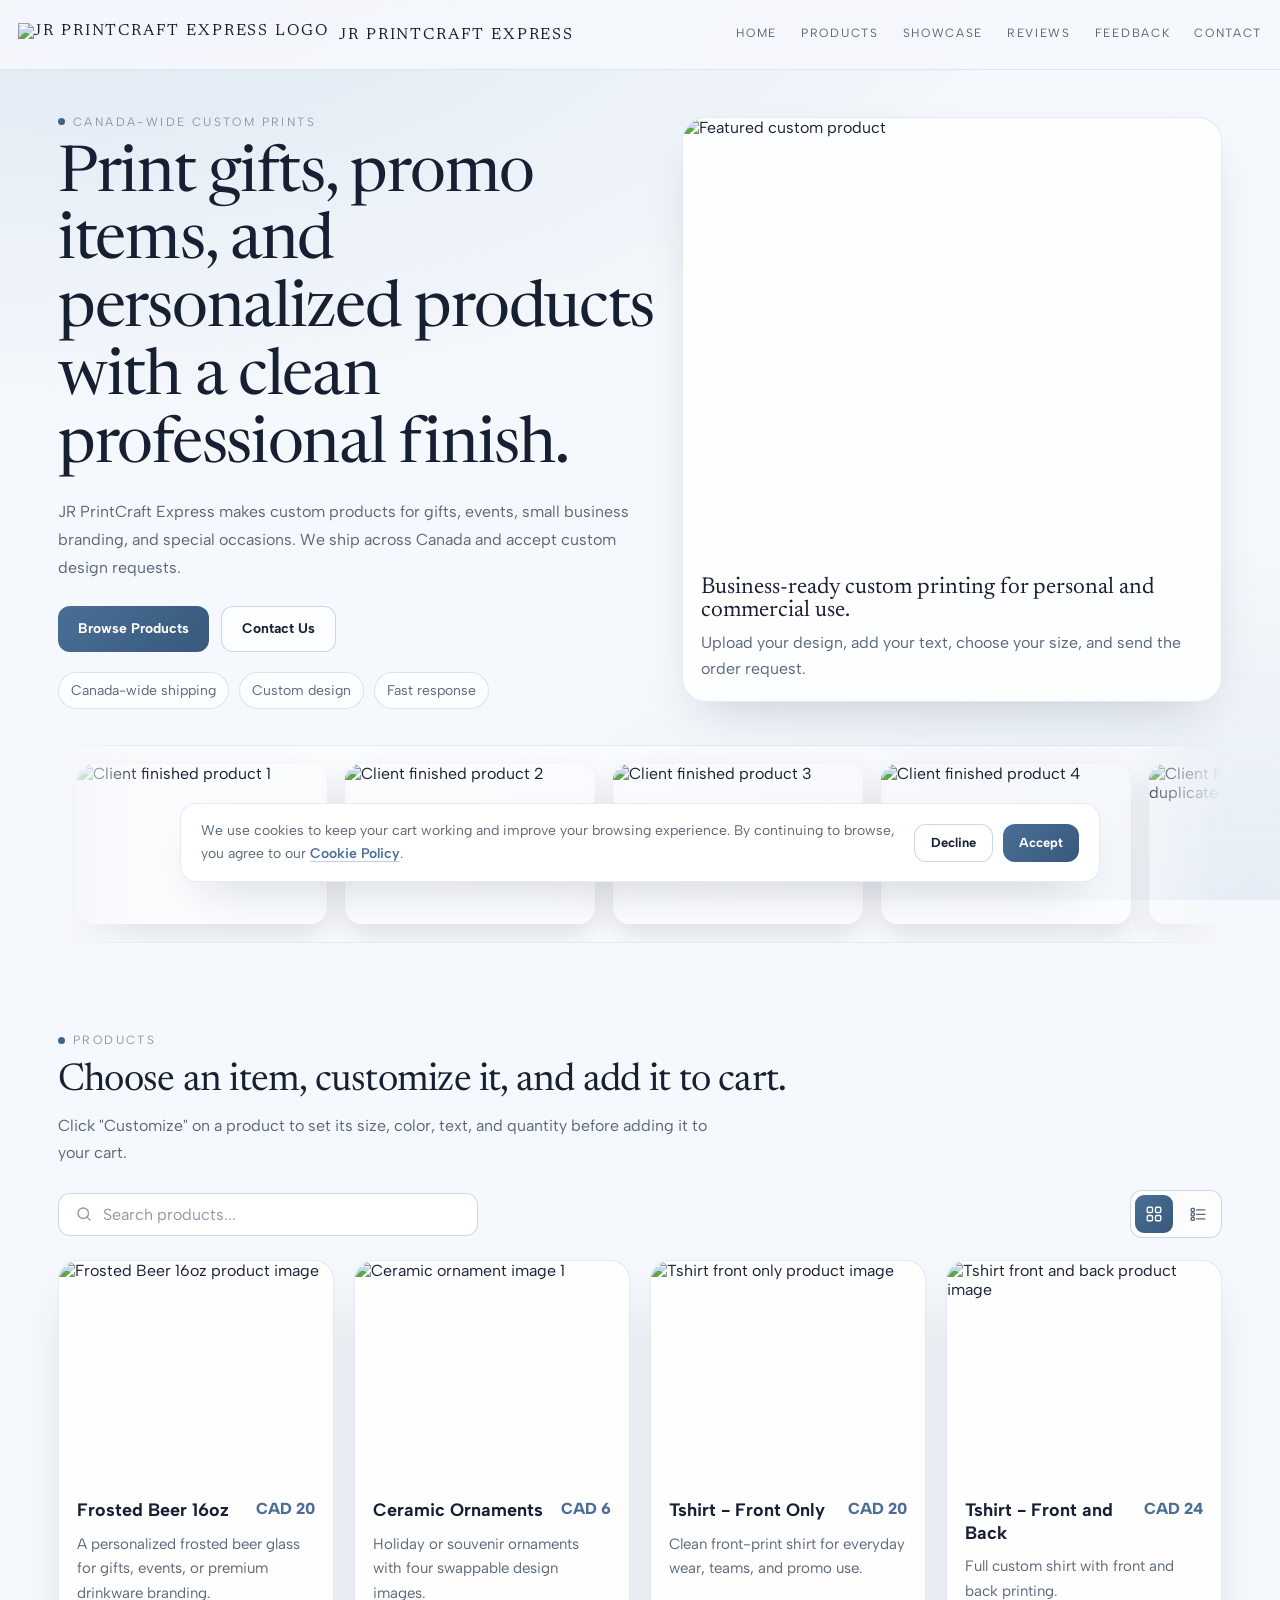
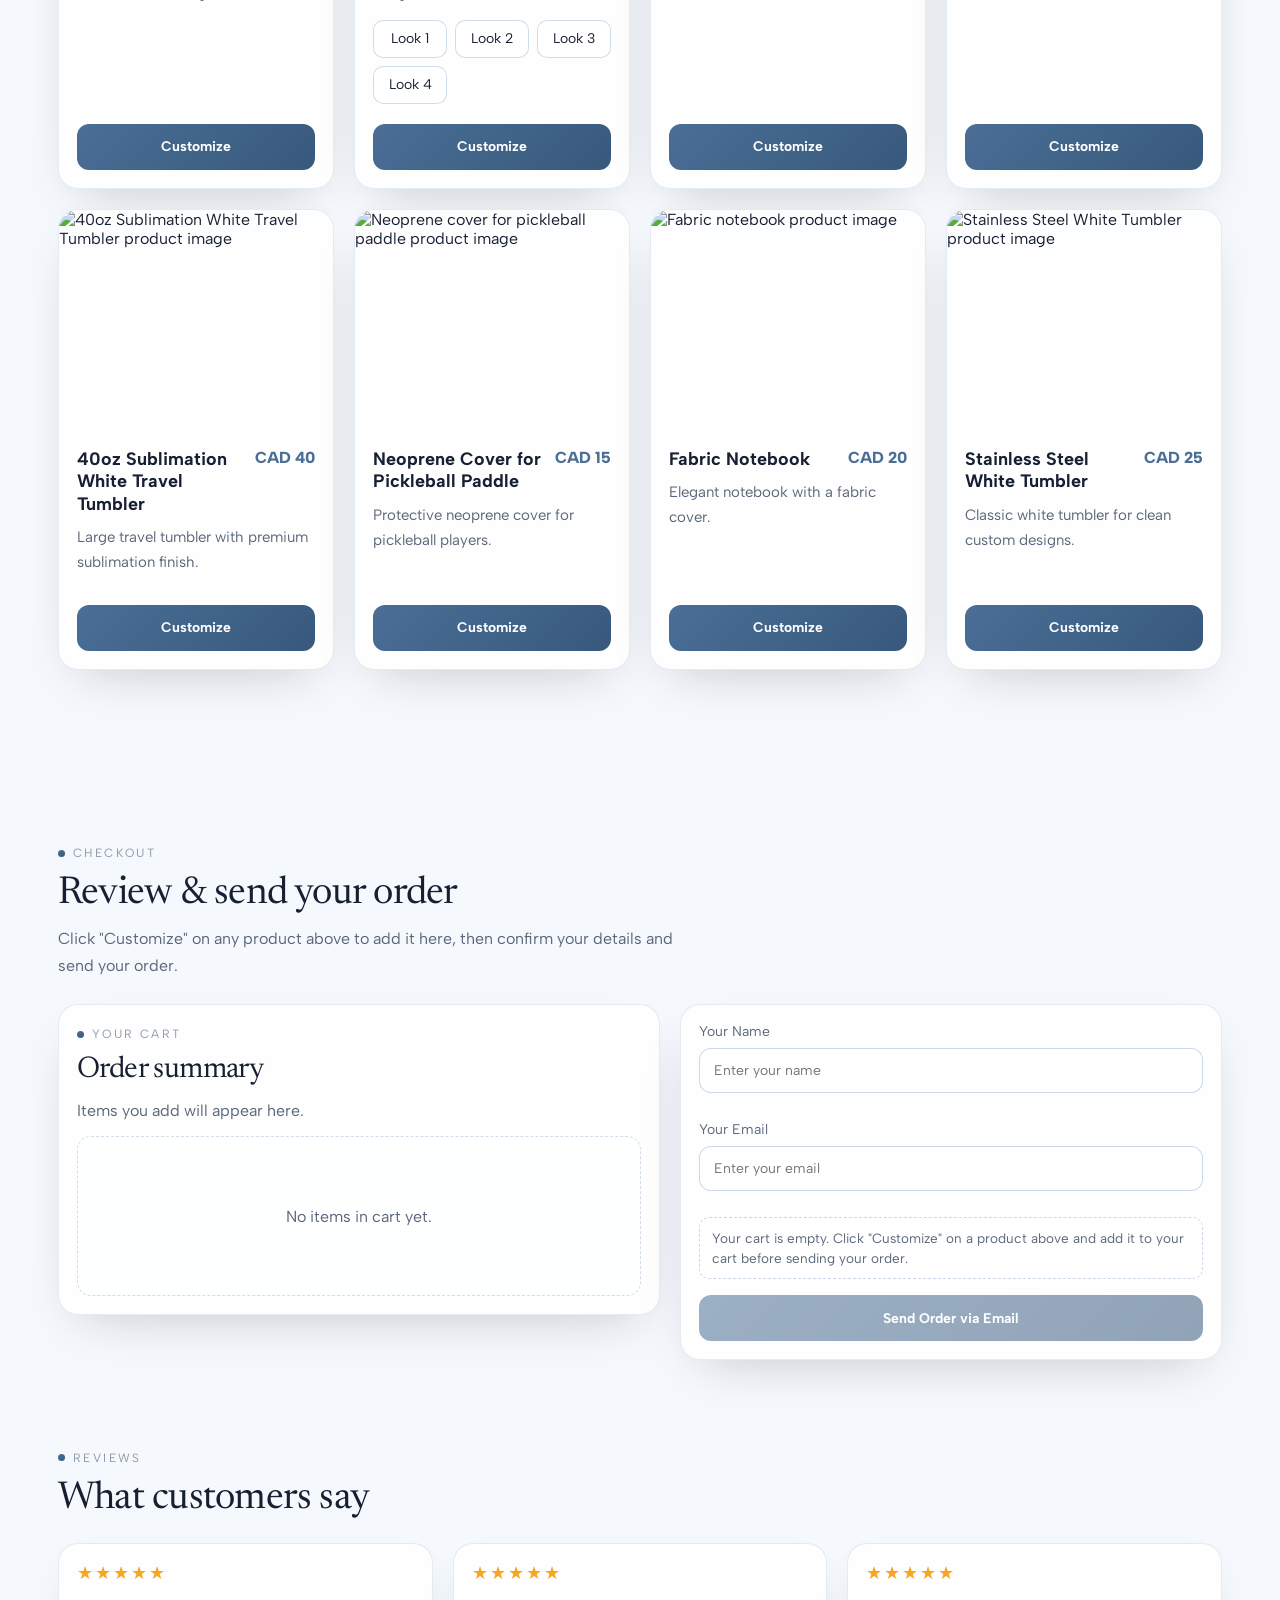
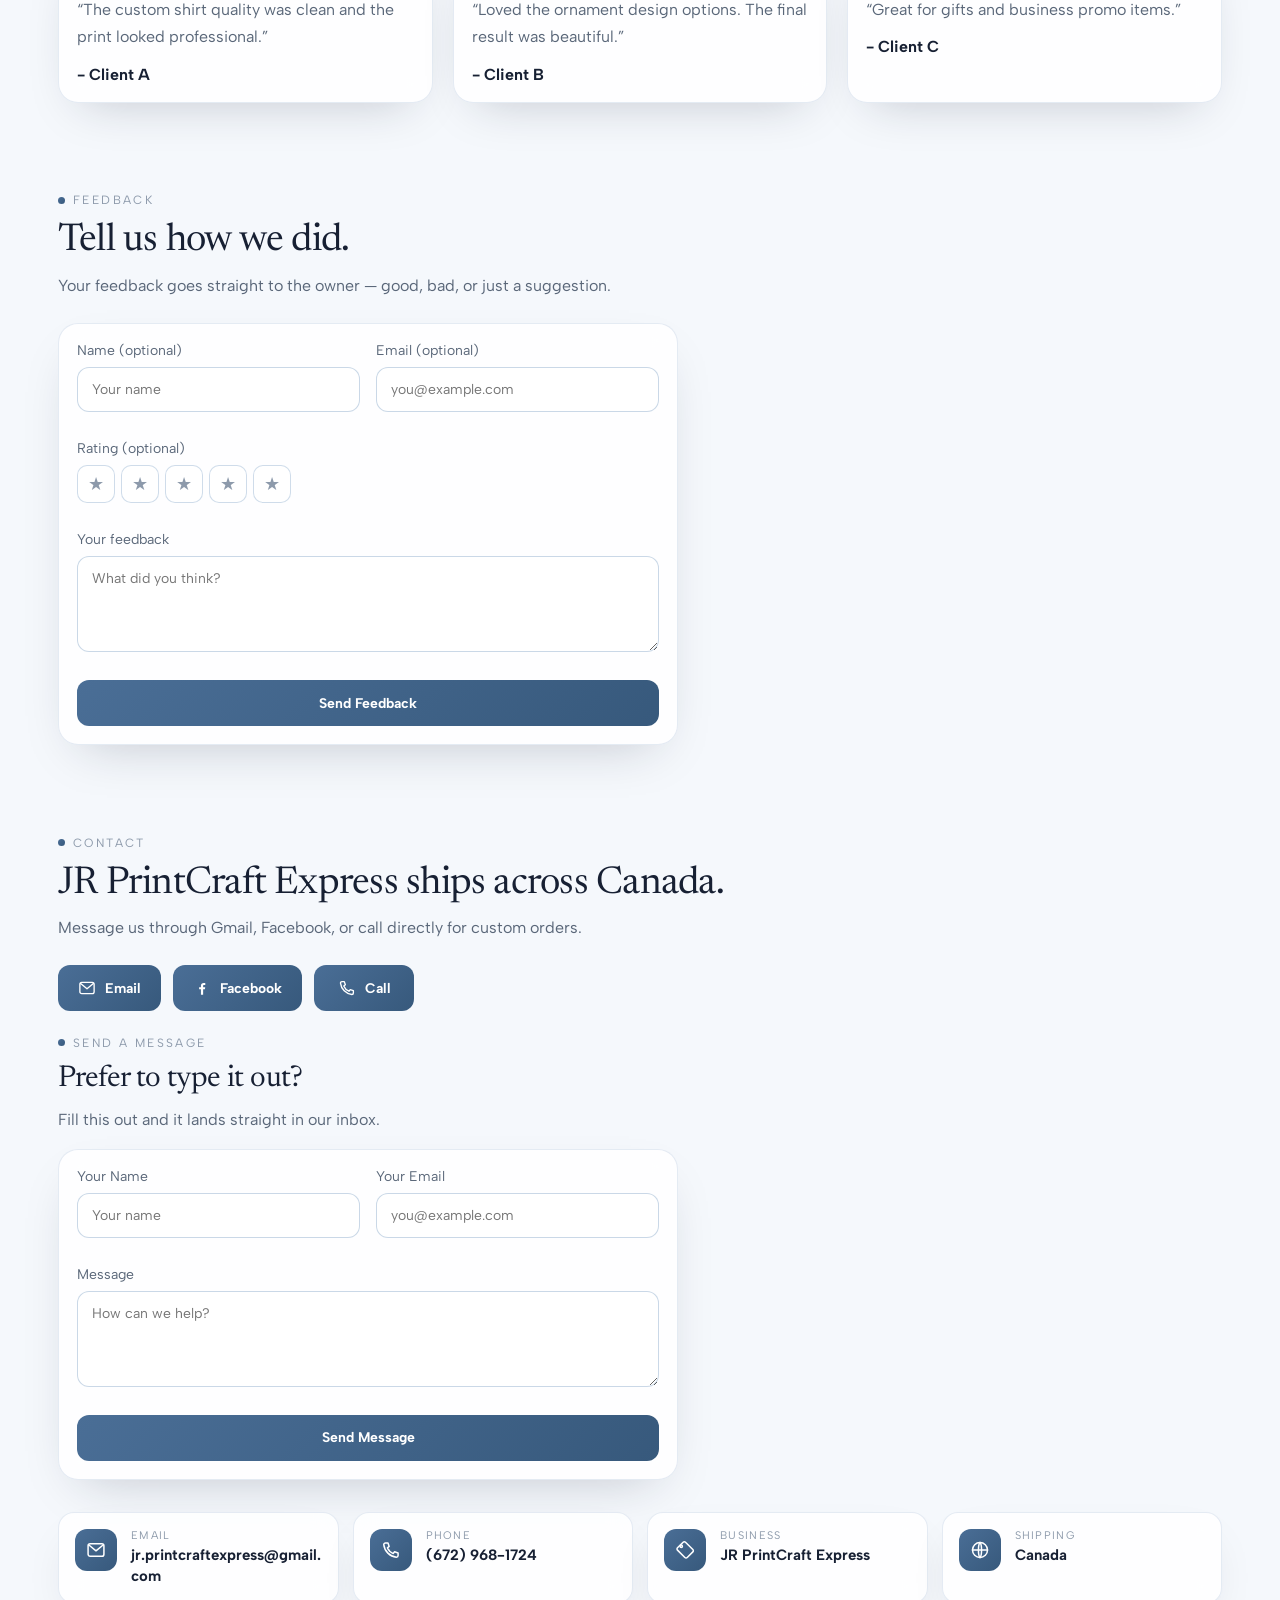
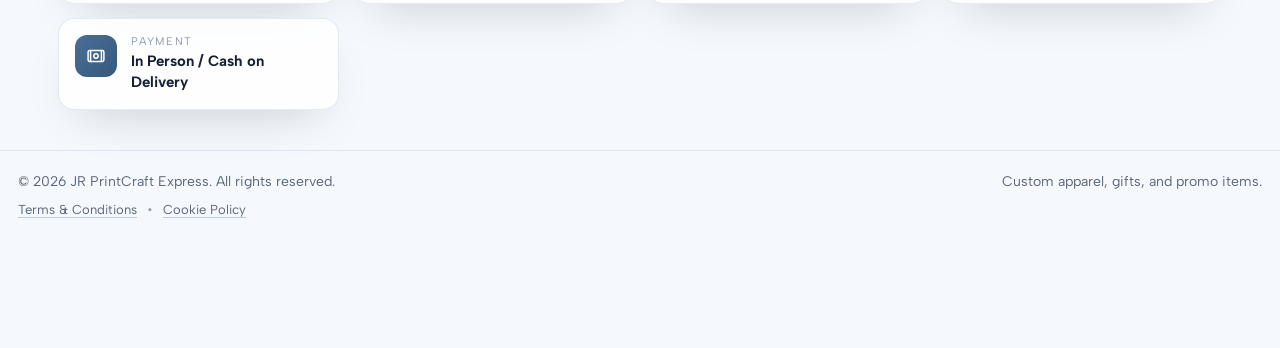
==== index.html @ 53506ce8 "Initial commit: JR PrintCraft Express website + admin dashboard" ====
<!DOCTYPE html>
<html lang="en">
<head>
  <meta charset="UTF-8">
  <meta name="viewport" content="width=device-width, initial-scale=1.0">

  <title>JR PrintCraft Express</title>

  <link rel="icon" type="image/x-icon" href="favicon.ico">
  <link rel="icon" type="image/png" sizes="32x32" href="favicon-32x32.png">
  <link rel="icon" type="image/png" sizes="16x16" href="favicon-16x16.png">
  <link rel="apple-touch-icon" sizes="180x180" href="apple-touch-icon.png">

  <link rel="preconnect" href="https://fonts.googleapis.com">
  <link rel="preconnect" href="https://fonts.gstatic.com" crossorigin>

  <link
    href="https://fonts.googleapis.com/css2?family=Albert+Sans:wght@300;400;500;600;700;800&family=Newsreader:wght@300;400;500;600;700&display=swap"
    rel="stylesheet"
  >

  <link rel="stylesheet" href="style.css?v=3">
</head>

<body>
  <header class="bar">
    <a class="brand" href="#home">
      <img src="logo.png" alt="JR PrintCraft Express logo" data-asset-key="logo">
      <span>JR PrintCraft Express</span>
    </a>

    <nav class="nav" aria-label="Main navigation">
      <a href="#home">Home</a>
      <a href="#products">Products</a>
      <a href="#showcase">Showcase</a>
      <a href="#reviews">Reviews</a>
      <a href="#feedback">Feedback</a>
      <a href="#contact">Contact</a>
    </nav>

    <input class="nav-toggle" type="checkbox" id="nav-toggle">

    <label class="burger" for="nav-toggle" aria-label="Open menu">
      <span></span>
      <span></span>
      <span></span>
    </label>

    <div class="mobile-menu" aria-label="Mobile navigation">
      <a href="#home">Home</a>
      <a href="#products">Products</a>
      <a href="#showcase">Showcase</a>
      <a href="#reviews">Reviews</a>
      <a href="#feedback">Feedback</a>
      <a href="#contact">Contact</a>
    </div>
  </header>

  <main class="wrap">
    <section class="hero" id="home">
      <div class="hero-copy">
        <span class="tag">Canada-wide custom prints</span>

        <h1>
          Print gifts, promo items, and personalized products with a clean professional finish.
        </h1>

        <p>
          JR PrintCraft Express makes custom products for gifts, events, small business branding,
          and special occasions. We ship across Canada and accept custom design requests.
        </p>

        <div class="hero-actions">
          <a href="#products" class="btn primary">Browse Products</a>
          <a href="#contact" class="btn ghost">Contact Us</a>
        </div>

        <div class="hero-badges">
          <span>Canada-wide shipping</span>
          <span>Custom design</span>
          <span>Fast response</span>
        </div>
      </div>

      <div class="hero-card">
        <img src="client1.jpg" alt="Featured custom product" data-asset-key="heroImage">

        <div class="hero-card-info">
          <h2>
            Business-ready custom printing for personal and commercial use.
          </h2>

          <p>
            Upload your design, add your text, choose your size, and send the order request.
          </p>
        </div>
      </div>
    </section>

    <section class="scroll-showcase" id="showcase">
      <div class="marquee">
        <div class="marquee-track">
          <img src="client1.jpg" alt="Client finished product 1" data-asset-key="gallery1">
          <img src="client2.jpg" alt="Client finished product 2" data-asset-key="gallery2">
          <img src="client3.jpg" alt="Client finished product 3" data-asset-key="gallery3">
          <img src="client4.jpg" alt="Client finished product 4" data-asset-key="gallery4">

          <img src="client1.jpg" alt="Client finished product 1 duplicate" data-asset-key="gallery1">
          <img src="client2.jpg" alt="Client finished product 2 duplicate" data-asset-key="gallery2">
          <img src="client3.jpg" alt="Client finished product 3 duplicate" data-asset-key="gallery3">
          <img src="client4.jpg" alt="Client finished product 4 duplicate" data-asset-key="gallery4">
        </div>
      </div>
    </section>

    <section class="section" id="products">
      <div class="section-head reveal">
        <span class="tag">Products</span>

        <h2>Choose an item, customize it, and add it to cart.</h2>

        <p>
          Click "Customize" on a product to set its size, color, text, and quantity before adding it to your cart.
        </p>
      </div>

      <div class="products-toolbar">
        <label class="search-box" for="productSearch">
          <svg viewBox="0 0 24 24" fill="none" stroke="currentColor" stroke-width="1.8" stroke-linecap="round" stroke-linejoin="round" aria-hidden="true">
            <circle cx="11" cy="11" r="7"></circle>
            <path d="m20 20-3.5-3.5"></path>
          </svg>
          <input
            type="search"
            id="productSearch"
            placeholder="Search products..."
            aria-label="Search products"
          >
        </label>

        <div class="view-toggle" role="group" aria-label="Product view">
          <button type="button" class="view-btn" id="gridViewBtn" aria-pressed="true" title="Grid view">
            <svg viewBox="0 0 24 24" fill="none" stroke="currentColor" stroke-width="1.8" stroke-linecap="round" stroke-linejoin="round" aria-hidden="true">
              <rect x="3" y="3" width="7" height="7" rx="1.5"></rect>
              <rect x="14" y="3" width="7" height="7" rx="1.5"></rect>
              <rect x="3" y="14" width="7" height="7" rx="1.5"></rect>
              <rect x="14" y="14" width="7" height="7" rx="1.5"></rect>
            </svg>
            <span class="sr-only">Grid view</span>
          </button>

          <button type="button" class="view-btn" id="listViewBtn" aria-pressed="false" title="List view">
            <svg viewBox="0 0 24 24" fill="none" stroke="currentColor" stroke-width="1.8" stroke-linecap="round" stroke-linejoin="round" aria-hidden="true">
              <rect x="3" y="4.5" width="4" height="4" rx="1"></rect>
              <path d="M10 6.5h11"></path>
              <rect x="3" y="10.5" width="4" height="4" rx="1"></rect>
              <path d="M10 12.5h11"></path>
              <rect x="3" y="16.5" width="4" height="4" rx="1"></rect>
              <path d="M10 18.5h11"></path>
            </svg>
            <span class="sr-only">List view</span>
          </button>
        </div>
      </div>

      <div class="grid product-grid" id="productGrid">
        <!-- Frosted Beer -->
        <article class="product-card reveal">
          <img
            src="frosted-beer-16oz.jpg"
            alt="Frosted Beer 16oz product image"
          >

          <div class="product-body">
            <div class="product-top">
              <h3>Frosted Beer 16oz</h3>
              <span class="price">CAD 20</span>
            </div>

            <p class="desc">
              A personalized frosted beer glass for gifts, events, or premium drinkware branding.
            </p>

            <div class="qty-box">
              <button
                type="button"
                class="btn primary customize-btn"
                data-product-key="frostedBeer"
                data-product-name="Frosted Beer 16oz"
                data-product-price="20"
              >
                Customize
              </button>
            </div>
          </div>
        </article>

        <!-- Ceramic Ornaments -->
        <article class="product-card reveal">
          <img
            id="ornamentImage"
            src="ornament-1.jpg"
            alt="Ceramic ornament image 1"
            data-asset-key="ornamentLook1"
          >

          <div class="product-body">
            <div class="product-top">
              <h3>Ceramic Ornaments</h3>
              <span class="price">CAD 6</span>
            </div>

            <p class="desc">
              Holiday or souvenir ornaments with four swappable design images.
            </p>

            <div class="product-actions">
              <button type="button" id="ornamentLook1" class="mini-btn">Look 1</button>
              <button type="button" id="ornamentLook2" class="mini-btn">Look 2</button>
              <button type="button" id="ornamentLook3" class="mini-btn">Look 3</button>
              <button type="button" id="ornamentLook4" class="mini-btn">Look 4</button>
            </div>

            <div class="qty-box">
              <button
                type="button"
                class="btn primary customize-btn"
                data-product-key="ornament"
                data-product-name="Ceramic Ornaments"
                data-product-price="6"
              >
                Customize
              </button>
            </div>
          </div>
        </article>

        <!-- Tshirt Front -->
        <article class="product-card reveal">
          <img
            src="tshirt-front.jpg"
            alt="Tshirt front only product image"
          >

          <div class="product-body">
            <div class="product-top">
              <h3>Tshirt - Front Only</h3>
              <span class="price">CAD 20</span>
            </div>

            <p class="desc">
              Clean front-print shirt for everyday wear, teams, and promo use.
            </p>

            <div class="qty-box">
              <button
                type="button"
                class="btn primary customize-btn"
                data-product-key="tshirtFront"
                data-product-name="Tshirt - Front Only"
                data-product-price="20"
              >
                Customize
              </button>
            </div>
          </div>
        </article>

        <!-- Tshirt Front and Back -->
        <article class="product-card reveal">
          <img
            src="tshirt-front-back.jpg"
            alt="Tshirt front and back product image"
          >

          <div class="product-body">
            <div class="product-top">
              <h3>Tshirt - Front and Back</h3>
              <span class="price">CAD 24</span>
            </div>

            <p class="desc">
              Full custom shirt with front and back printing.
            </p>

            <div class="qty-box">
              <button
                type="button"
                class="btn primary customize-btn"
                data-product-key="tshirtFrontBack"
                data-product-name="Tshirt - Front and Back"
                data-product-price="24"
              >
                Customize
              </button>
            </div>
          </div>
        </article>

        <!-- 40oz Tumbler -->
        <article class="product-card reveal">
          <img
            src="40oz-sublimation-white-tumbler.jpg"
            alt="40oz Sublimation White Travel Tumbler product image"
          >

          <div class="product-body">
            <div class="product-top">
              <h3>40oz Sublimation White Travel Tumbler</h3>
              <span class="price">CAD 40</span>
            </div>

            <p class="desc">
              Large travel tumbler with premium sublimation finish.
            </p>

            <div class="qty-box">
              <button
                type="button"
                class="btn primary customize-btn"
                data-product-key="tumbler40"
                data-product-name="40oz Sublimation White Travel Tumbler"
                data-product-price="40"
              >
                Customize
              </button>
            </div>
          </div>
        </article>

        <!-- Pickleball Cover -->
        <article class="product-card reveal">
          <img
            src="pickleball-paddle-cover.jpg"
            alt="Neoprene cover for pickleball paddle product image"
          >

          <div class="product-body">
            <div class="product-top">
              <h3>Neoprene Cover for Pickleball Paddle</h3>
              <span class="price">CAD 15</span>
            </div>

            <p class="desc">
              Protective neoprene cover for pickleball players.
            </p>

            <div class="qty-box">
              <button
                type="button"
                class="btn primary customize-btn"
                data-product-key="pickleballCover"
                data-product-name="Neoprene Cover for Pickleball Paddle"
                data-product-price="15"
              >
                Customize
              </button>
            </div>
          </div>
        </article>

        <!-- Fabric Notebook -->
        <article class="product-card reveal">
          <img
            src="fabric-notebook.jpg"
            alt="Fabric notebook product image"
          >

          <div class="product-body">
            <div class="product-top">
              <h3>Fabric Notebook</h3>
              <span class="price">CAD 20</span>
            </div>

            <p class="desc">
              Elegant notebook with a fabric cover.
            </p>

            <div class="qty-box">
              <button
                type="button"
                class="btn primary customize-btn"
                data-product-key="fabricNotebook"
                data-product-name="Fabric Notebook"
                data-product-price="20"
              >
                Customize
              </button>
            </div>
          </div>
        </article>

        <!-- Stainless Steel Tumbler -->
        <article class="product-card reveal">
          <img
            src="stainless-steel-white-tumbler.jpg"
            alt="Stainless Steel White Tumbler product image"
          >

          <div class="product-body">
            <div class="product-top">
              <h3>Stainless Steel White Tumbler</h3>
              <span class="price">CAD 25</span>
            </div>

            <p class="desc">
              Classic white tumbler for clean custom designs.
            </p>

            <div class="qty-box">
              <button
                type="button"
                class="btn primary customize-btn"
                data-product-key="steelTumbler"
                data-product-name="Stainless Steel White Tumbler"
                data-product-price="25"
              >
                Customize
              </button>
            </div>
          </div>
        </article>
      </div>

      <p class="no-results" id="noResults" hidden>
        No products match your search. Try a different keyword.
      </p>
    </section>

    <section class="section custom-box" id="customize">
      <div class="section-head reveal">
        <span class="tag">Checkout</span>

        <h2>Review &amp; send your order</h2>

        <p>
          Click "Customize" on any product above to add it here, then confirm your details and send your order.
        </p>
      </div>

      <div class="custom-layout">
        <div class="custom-preview reveal">
          <div class="section-head small-head">
            <span class="tag">Your Cart</span>
            <h2>Order summary</h2>
            <p>Items you add will appear here.</p>
          </div>

          <div id="summaryPreview" class="summary-list"></div>

          <div class="cart-grand-total" id="cartGrandTotal" hidden>
            <span>Total Payment <span id="cartItemCount">0 items</span></span>
            <strong id="cartGrandTotalValue">CAD 0.00</strong>
          </div>
        </div>

        <form class="custom-form reveal" id="orderForm">
          <label for="customerName">
            Your Name
            <input
              type="text"
              id="customerName"
              placeholder="Enter your name"
              required
            >
          </label>

          <label for="customerEmail">
            Your Email
            <input
              type="email"
              id="customerEmail"
              placeholder="Enter your email"
              required
            >
          </label>

          <p class="empty-cart-note" id="emptyCartNote">
            Your cart is empty. Click "Customize" on a product above and add it to your cart before sending your order.
          </p>

          <button type="submit" class="btn primary" id="sendOrderBtn">
            Send Order via Email
          </button>

          <p class="order-status" id="orderStatus" hidden></p>
        </form>
      </div>
    </section>

    <section class="section" id="reviews">
      <div class="section-head reveal">
        <span class="tag">Reviews</span>
        <h2>What customers say</h2>
      </div>

      <div class="grid review-grid">
        <div class="review-card reveal">
          <div class="stars">★★★★★</div>
          <p>
            “The custom shirt quality was clean and the print looked professional.”
          </p>
          <strong>- Client A</strong>
        </div>

        <div class="review-card reveal">
          <div class="stars">★★★★★</div>
          <p>
            “Loved the ornament design options. The final result was beautiful.”
          </p>
          <strong>- Client B</strong>
        </div>

        <div class="review-card reveal">
          <div class="stars">★★★★★</div>
          <p>
            “Great for gifts and business promo items.”
          </p>
          <strong>- Client C</strong>
        </div>
      </div>
    </section>

    <section class="section" id="feedback">
      <div class="section-head reveal">
        <span class="tag">Feedback</span>
        <h2>Tell us how we did.</h2>
        <p>Your feedback goes straight to the owner &mdash; good, bad, or just a suggestion.</p>
      </div>

      <form class="feedback-form custom-form reveal" id="feedbackForm" novalidate>
        <div class="feedback-grid">
          <label>
            Name (optional)
            <input type="text" id="feedbackName" name="name" placeholder="Your name" autocomplete="name">
          </label>

          <label>
            Email (optional)
            <input type="email" id="feedbackEmail" name="email" placeholder="you@example.com" autocomplete="email">
          </label>
        </div>

        <label class="feedback-rating-field">
          Rating (optional)
          <div class="feedback-rating" id="feedbackRating" role="radiogroup" aria-label="Rating out of 5">
            <button type="button" class="star-btn" data-value="1" aria-label="1 star" aria-pressed="false">★</button>
            <button type="button" class="star-btn" data-value="2" aria-label="2 stars" aria-pressed="false">★</button>
            <button type="button" class="star-btn" data-value="3" aria-label="3 stars" aria-pressed="false">★</button>
            <button type="button" class="star-btn" data-value="4" aria-label="4 stars" aria-pressed="false">★</button>
            <button type="button" class="star-btn" data-value="5" aria-label="5 stars" aria-pressed="false">★</button>
          </div>
          <input type="hidden" id="feedbackRatingValue" name="rating" value="">
        </label>

        <label>
          Your feedback
          <textarea id="feedbackMessage" name="message" rows="4" placeholder="What did you think?" required></textarea>
        </label>

        <p class="order-status" id="feedbackStatus" hidden></p>

        <button type="submit" class="btn primary" id="feedbackSubmitBtn">Send Feedback</button>
      </form>
    </section>

    <section class="section contact" id="contact">
      <div class="section-head reveal">
        <span class="tag">Contact</span>

        <h2>JR PrintCraft Express ships across Canada.</h2>

        <p>
          Message us through Gmail, Facebook, or call directly for custom orders.
        </p>
      </div>

      <div class="contact-buttons">
        <a
          class="btn primary icon-btn"
          href="mailto:jr.printcraftexpress@gmail.com"
        >
          <svg class="icon" viewBox="0 0 24 24" fill="none" stroke="currentColor" stroke-width="1.8" stroke-linecap="round" stroke-linejoin="round" aria-hidden="true">
            <rect x="2.5" y="4.5" width="19" height="15" rx="2.5"></rect>
            <path d="m3.5 6 8.5 7 8.5-7"></path>
          </svg>
          Email
        </a>

        <a
          class="btn primary icon-btn"
          href="https://www.facebook.com/YOUR_PAGE_LINK"
          target="_blank"
          rel="noopener noreferrer"
        >
          <svg class="icon" viewBox="0 0 24 24" fill="currentColor" aria-hidden="true">
            <path d="M13.5 21v-7.2h2.42l.36-2.8h-2.78V9.2c0-.81.22-1.36 1.39-1.36h1.48V5.33c-.26-.03-1.14-.11-2.17-.11-2.15 0-3.62 1.31-3.62 3.72v2.08H8.15v2.8h2.43V21h2.92Z"></path>
          </svg>
          Facebook
        </a>

        <a
          class="btn primary icon-btn"
          href="tel:+16729681724"
        >
          <svg class="icon" viewBox="0 0 24 24" fill="none" stroke="currentColor" stroke-width="1.8" stroke-linecap="round" stroke-linejoin="round" aria-hidden="true">
            <path d="M5.3 3.5h3.1l1.4 4.2-2.1 1.7a12.6 12.6 0 0 0 6.9 6.9l1.7-2.1 4.2 1.4v3.1c0 1.1-.9 2-2 2A17.4 17.4 0 0 1 3.3 5.5c0-1.1.9-2 2-2Z"></path>
          </svg>
          Call
        </a>
      </div>

      <div class="contact-form-wrap reveal">
        <div class="section-head small-head">
          <span class="tag">Send a Message</span>
          <h2>Prefer to type it out?</h2>
          <p>Fill this out and it lands straight in our inbox.</p>
        </div>

        <form class="custom-form contact-form" id="contactForm" novalidate>
          <div class="feedback-grid">
            <label>
              Your Name
              <input type="text" id="contactName" name="name" placeholder="Your name" required autocomplete="name">
            </label>

            <label>
              Your Email
              <input type="email" id="contactEmail" name="email" placeholder="you@example.com" required autocomplete="email">
            </label>
          </div>

          <label>
            Message
            <textarea id="contactMessage" name="message" rows="4" placeholder="How can we help?" required></textarea>
          </label>

          <p class="order-status" id="contactStatus" hidden></p>

          <button type="submit" class="btn primary" id="contactSubmitBtn">Send Message</button>
        </form>
      </div>

      <div class="contact-info-grid">
        <div class="info-card reveal">
          <span class="info-icon">
            <svg viewBox="0 0 24 24" fill="none" stroke="currentColor" stroke-width="1.8" stroke-linecap="round" stroke-linejoin="round" aria-hidden="true">
              <rect x="2.5" y="4.5" width="19" height="15" rx="2.5"></rect>
              <path d="m3.5 6 8.5 7 8.5-7"></path>
            </svg>
          </span>
          <span class="info-text">
            <span class="info-label">Email</span>
            <span class="info-value">jr.printcraftexpress@gmail.com</span>
          </span>
        </div>

        <div class="info-card reveal">
          <span class="info-icon">
            <svg viewBox="0 0 24 24" fill="none" stroke="currentColor" stroke-width="1.8" stroke-linecap="round" stroke-linejoin="round" aria-hidden="true">
              <path d="M5.3 3.5h3.1l1.4 4.2-2.1 1.7a12.6 12.6 0 0 0 6.9 6.9l1.7-2.1 4.2 1.4v3.1c0 1.1-.9 2-2 2A17.4 17.4 0 0 1 3.3 5.5c0-1.1.9-2 2-2Z"></path>
            </svg>
          </span>
          <span class="info-text">
            <span class="info-label">Phone</span>
            <span class="info-value">(672) 968-1724</span>
          </span>
        </div>

        <div class="info-card reveal">
          <span class="info-icon">
            <svg viewBox="0 0 24 24" fill="none" stroke="currentColor" stroke-width="1.8" stroke-linecap="round" stroke-linejoin="round" aria-hidden="true">
              <path d="M12.59 2.59a2 2 0 0 0-2.83 0L3 9.34a2 2 0 0 0 0 2.83l8.83 8.83a2 2 0 0 0 2.83 0l6.76-6.76a2 2 0 0 0 0-2.83Z"></path>
              <circle cx="7.5" cy="7.5" r="1.4"></circle>
            </svg>
          </span>
          <span class="info-text">
            <span class="info-label">Business</span>
            <span class="info-value">JR PrintCraft Express</span>
          </span>
        </div>

        <div class="info-card reveal">
          <span class="info-icon">
            <svg viewBox="0 0 24 24" fill="none" stroke="currentColor" stroke-width="1.8" stroke-linecap="round" stroke-linejoin="round" aria-hidden="true">
              <circle cx="12" cy="12" r="9"></circle>
              <path d="M3 12h18"></path>
              <path d="M12 3c2.5 2.5 2.5 15.5 0 18"></path>
              <path d="M12 3c-2.5 2.5-2.5 15.5 0 18"></path>
            </svg>
          </span>
          <span class="info-text">
            <span class="info-label">Shipping</span>
            <span class="info-value">Canada</span>
          </span>
        </div>

        <div class="info-card reveal">
          <span class="info-icon">
            <svg viewBox="0 0 24 24" fill="none" stroke="currentColor" stroke-width="1.8" stroke-linecap="round" stroke-linejoin="round" aria-hidden="true">
              <rect x="2.5" y="5.5" width="19" height="13" rx="2"></rect>
              <circle cx="12" cy="12" r="2.6"></circle>
              <path d="M5.5 5.5v13"></path>
              <path d="M18.5 5.5v13"></path>
            </svg>
          </span>
          <span class="info-text">
            <span class="info-label">Payment</span>
            <span class="info-value">In Person / Cash on Delivery</span>
          </span>
        </div>
      </div>
    </section>
  </main>

  <footer class="foot">
    <div class="foot-row">
      <p>© 2026 JR PrintCraft Express. All rights reserved.</p>
      <p>Custom apparel, gifts, and promo items.</p>
    </div>

    <nav class="foot-links" aria-label="Legal links">
      <button type="button" class="link-btn" data-open-modal="termsModal">Terms &amp; Conditions</button>
      <span class="dot" aria-hidden="true">•</span>
      <button type="button" class="link-btn" data-open-modal="cookieModal">Cookie Policy</button>
    </nav>
  </footer>

  <div class="modal-overlay" id="customizeModal" aria-hidden="true">
    <div class="modal" role="dialog" aria-modal="true" aria-labelledby="customizeModalTitle">
      <div class="modal-head">
        <h3 id="customizeModalTitle">Customize your item</h3>
        <button type="button" class="modal-close" data-close-modal aria-label="Close dialog">×</button>
      </div>

      <div class="modal-body">
        <div class="customize-modal-product">
          <strong id="customizeProductName">Product Name</strong>
          <span id="customizeProductPrice">CAD 0.00</span>
        </div>

        <form id="customizeForm">
          <label for="customizeSize">
            Size
            <select id="customizeSize">
              <option>Small</option>
              <option>Medium</option>
              <option>Large</option>
              <option>XL</option>
            </select>
          </label>

          <label for="customizeColor">
            Color
            <select id="customizeColor">
              <option>White</option>
              <option>Black</option>
              <option>Red</option>
              <option>Blue</option>
              <option>Pink</option>
              <option>Gray</option>
            </select>
          </label>

          <label for="customizeText">
            Custom Text
            <input
              type="text"
              id="customizeText"
              placeholder="Example: Happy Birthday"
            >
          </label>

          <div class="upload-field">
            <span class="upload-field-label">Design Image Upload</span>

            <div class="upload-box" id="customizeUploadBox">
              <input
                type="file"
                id="customizeDesignUpload"
                accept="image/*"
                class="upload-input-hidden"
              >

              <button type="button" class="btn ghost upload-btn" id="customizeUploadBtn">
                <svg viewBox="0 0 24 24" width="18" height="18" fill="none" stroke="currentColor" stroke-width="2" stroke-linecap="round" stroke-linejoin="round" aria-hidden="true">
                  <path d="M12 16V4"></path>
                  <path d="M6.5 9.5 12 4l5.5 5.5"></path>
                  <path d="M4 16v3a1 1 0 0 0 1 1h14a1 1 0 0 0 1-1v-3"></path>
                </svg>
                <span>Choose Design Image</span>
              </button>

              <div class="upload-preview" id="customizeUploadPreview" hidden>
                <img id="customizeUploadThumb" alt="Uploaded design preview">
              </div>

              <div class="upload-meta">
                <span class="upload-filename" id="customizeUploadFileName">No file chosen</span>
                <span class="upload-hint">PNG or JPG &middot; Max 2MB</span>
              </div>

              <button type="button" class="upload-remove" id="customizeUploadRemove" hidden aria-label="Remove uploaded image">×</button>
            </div>
          </div>


          <label for="customizeNotes">
            Notes
            <textarea
              id="customizeNotes"
              rows="3"
              placeholder="Put your design idea or special instructions"
            ></textarea>
          </label>

          <label for="customizeQty">
            Quantity
            <div class="qty-box modal-qty">
              <button type="button" id="customizeMinus" class="mini-btn">−</button>

              <input
                type="number"
                id="customizeQty"
                value="1"
                min="1"
                step="1"
                aria-label="Quantity"
              >

              <button type="button" id="customizePlus" class="mini-btn">+</button>
            </div>
          </label>

          <div class="custom-total">
            <span>Item Total</span>
            <strong id="customizeItemTotal">CAD 0.00</strong>
          </div>

          <button type="button" class="btn primary" id="customizeAddToCart">
            Add to Cart
          </button>
        </form>
      </div>
    </div>
  </div>

  <div class="modal-overlay" id="termsModal" aria-hidden="true">
    <div class="modal" role="dialog" aria-modal="true" aria-labelledby="termsModalTitle">
      <div class="modal-head">
        <h3 id="termsModalTitle">Terms &amp; Conditions</h3>
        <button type="button" class="modal-close" data-close-modal aria-label="Close dialog">×</button>
      </div>

      <div class="modal-body">
        <p>Last updated: October 2026</p>

        <h4>1. Orders &amp; Customization</h4>
        <p>
          By placing an order with JR PrintCraft Express, you confirm that the
          text, images, and designs you submit are either owned by you or
          used with permission. We reserve the right to decline any design
          that infringes copyright, trademark rights, or contains offensive
          content.
        </p>

        <h4>2. Payment</h4>
        <p>
          Payment is made in person or as cash on delivery (COD) upon
          pickup or drop-off of your order. Prices listed are in CAD and may
          change without prior notice for future orders.
        </p>

        <h4>3. Production &amp; Shipping</h4>
        <ul>
          <li>Standard production time is 3–7 business days depending on order volume.</li>
          <li>We ship across Canada; delivery times vary by courier and location.</li>
          <li>You will receive tracking information once your order has shipped.</li>
        </ul>

        <h4>4. Returns &amp; Refunds</h4>
        <p>
          Because most products are custom-made to order, we cannot accept
          returns for buyer's remorse or incorrect size/color selections made
          at checkout. Refunds or reprints are offered for items that arrive
          damaged, defective, or significantly different from the approved
          design.
        </p>

        <h4>5. Limitation of Liability</h4>
        <p>
          JR PrintCraft Express is not liable for indirect or incidental
          damages arising from the use of our products. Our maximum liability
          is limited to the amount paid for the order in question.
        </p>

        <h4>6. Changes to These Terms</h4>
        <p>
          We may update these Terms &amp; Conditions from time to time. Continued
          use of this site after changes means you accept the updated terms.
        </p>

        <p>
          Questions about these terms? Contact us at
          jr.printcraftexpress@gmail.com.
        </p>
      </div>
    </div>
  </div>

  <div class="modal-overlay" id="cookieModal" aria-hidden="true">
    <div class="modal" role="dialog" aria-modal="true" aria-labelledby="cookieModalTitle">
      <div class="modal-head">
        <h3 id="cookieModalTitle">Cookie Policy</h3>
        <button type="button" class="modal-close" data-close-modal aria-label="Close dialog">×</button>
      </div>

      <div class="modal-body">
        <p>Last updated: October 2026</p>

        <p>
          This site uses cookies and similar browser storage to make your
          shopping experience smoother. Here is what we use and why:
        </p>

        <h4>Essential cookies</h4>
        <p>
          Required for core site functions, like remembering your cart
          preview and quantity selections while you browse. The site will
          not function properly without these.
        </p>

        <h4>Preference cookies</h4>
        <p>
          Used to remember choices you make, such as your cookie consent
          decision, so we don't ask again on every visit.
        </p>

        <h4>Analytics &amp; performance (optional)</h4>
        <p>
          If enabled in the future, these would help us understand how
          visitors use the site so we can improve products and pages. We do
          not currently sell or share your data with advertisers.
        </p>

        <h4>Managing cookies</h4>
        <p>
          You can clear or block cookies anytime through your browser
          settings. Blocking essential cookies may affect how the cart and
          order form work on this site.
        </p>

        <p>
          Questions about our cookie use? Contact us at
          jr.printcraftexpress@gmail.com.
        </p>
      </div>
    </div>
  </div>

  <div class="cookie-banner" id="cookieBanner" hidden>
    <p>
      We use cookies to keep your cart working and improve your browsing
      experience. By continuing to browse, you agree to our
      <button type="button" class="link-btn inline" data-open-modal="cookieModal">Cookie Policy</button>.
    </p>

    <div class="cookie-actions">
      <button type="button" class="btn ghost small" id="cookieDecline">Decline</button>
      <button type="button" class="btn primary small" id="cookieAccept">Accept</button>
    </div>
  </div>


  <!-- Supabase: used to upload design images and get a public link for orders -->
  <script src="https://cdn.jsdelivr.net/npm/@supabase/supabase-js@2"></script>

  <!-- EmailJS: used to send orders straight to the shop owner's inbox -->
  <script src="https://cdn.jsdelivr.net/npm/@emailjs/browser@4/dist/email.min.js"></script>

  <script src="supabase-config.js?v=1"></script>
  <script src="script.js?v=5" defer></script>
</body>
</html>
---- style.css ----
:root {
  --canvas: #f5f8fc;
  --panel: rgba(255, 255, 255, 0.84);
  --line: rgba(150, 177, 208, 0.25);
  --ink: #172033;
  --ink-2: #5a6779;
  --ink-3: #8d9aab;
  --accent: #4a6e96;
  --accent-dark: #37597c;
  --accent-soft: rgba(74, 110, 150, 0.12);
  --shadow: 0 20px 50px -24px rgba(23, 32, 51, 0.25);
  --shadow-soft: 0 10px 28px -16px rgba(23, 32, 51, 0.22);
  --ease: cubic-bezier(0.22, 1, 0.36, 1);
  --bar-height: 70px;
}

:focus-visible {
  outline: 2px solid var(--accent);
  outline-offset: 3px;
}

.reveal {
  opacity: 0;
  transform: translateY(18px);
  transition: opacity 0.6s var(--ease), transform 0.6s var(--ease);
}

.reveal.is-visible {
  opacity: 1;
  transform: translateY(0);
}

@media (prefers-reduced-motion: reduce) {
  .reveal {
    opacity: 1;
    transform: none;
    transition: none;
  }
}

/* Page-load entrance (runs once, immediately, no scrolling required) */
@keyframes page-drop-in {
  from {
    opacity: 0;
    transform: translateY(-16px);
  }

  to {
    opacity: 1;
    transform: translateY(0);
  }
}

@keyframes page-fade-up {
  from {
    opacity: 0;
    transform: translateY(14px);
  }

  to {
    opacity: 1;
    transform: translateY(0);
  }
}

header.bar {
  animation: page-drop-in 0.6s var(--ease) both;
}

.hero-copy > * {
  opacity: 0;
  animation: page-fade-up 0.7s var(--ease) both;
}

.hero-copy > *:nth-child(1) { animation-delay: 0.1s; }
.hero-copy > *:nth-child(2) { animation-delay: 0.2s; }
.hero-copy > *:nth-child(3) { animation-delay: 0.3s; }
.hero-copy > *:nth-child(4) { animation-delay: 0.4s; }
.hero-copy > *:nth-child(5) { animation-delay: 0.5s; }

.hero-card {
  opacity: 0;
  animation: page-fade-up 0.8s var(--ease) both;
  animation-delay: 0.3s;
}

@media (prefers-reduced-motion: reduce) {
  header.bar,
  .hero-copy > *,
  .hero-card {
    animation: none;
    opacity: 1;
    transform: none;
  }
}

* {
  box-sizing: border-box;
  margin: 0;
  padding: 0;
}

[hidden] {
  display: none !important;
}

html {
  scroll-behavior: smooth;
  scroll-padding-top: 82px;
}

body {
  min-height: 100vh;
  background: var(--canvas);
  color: var(--ink);
  font-family: "Albert Sans", sans-serif;
  overflow-x: hidden;
}

body::before {
  content: "";
  position: fixed;
  inset: 0;
  z-index: -1;
  pointer-events: none;
  background:
    radial-gradient(
      120vw 90vh at 8% -10%,
      rgba(185, 205, 229, 0.42),
      transparent 62%
    ),
    radial-gradient(
      110vw 80vh at 98% 108%,
      rgba(221, 231, 242, 0.75),
      transparent 60%
    );
}

.wrap {
  position: relative;
  z-index: 1;
}

.bar {
  position: fixed;
  top: 0;
  left: 0;
  right: 0;
  z-index: 60;
  height: var(--bar-height);
  display: flex;
  align-items: center;
  justify-content: space-between;
  padding: 0 18px;
  background: rgba(245, 248, 252, 0.9);
  border-bottom: 1px solid var(--line);
  backdrop-filter: blur(16px) saturate(120%);
}

.brand {
  display: flex;
  align-items: center;
  gap: 10px;
  color: var(--ink);
  text-decoration: none;
  font-family: "Newsreader", serif;
  font-size: 16px;
  letter-spacing: 0.12em;
  text-transform: uppercase;
  white-space: nowrap;
}

.brand img {
  width: auto;
  height: 24px;
  display: block;
  object-fit: contain;
}

.nav {
  display: flex;
  align-items: center;
  gap: 24px;
}

.nav a {
  position: relative;
  color: var(--ink-2);
  text-decoration: none;
  font-size: 12px;
  letter-spacing: 0.14em;
  text-transform: uppercase;
  transition: color 0.2s ease;
  padding-bottom: 3px;
}

.nav a::after {
  content: "";
  position: absolute;
  left: 0;
  right: 100%;
  bottom: 0;
  height: 2px;
  border-radius: 2px;
  background: var(--accent);
  transition: right 0.25s var(--ease);
}

.nav a:hover {
  color: var(--accent);
}

.nav a:hover::after {
  right: 0;
}

.nav-toggle {
  display: none;
}

.burger {
  display: none;
  width: 44px;
  height: 44px;
  align-items: center;
  justify-content: center;
  flex-direction: column;
  gap: 5px;
  border: 1px solid var(--line);
  border-radius: 12px;
  background: rgba(255, 255, 255, 0.75);
  cursor: pointer;
}

.burger span {
  width: 18px;
  height: 2px;
  border-radius: 99px;
  background: var(--ink);
  transition: transform 0.2s ease, opacity 0.2s ease;
}

.mobile-menu {
  display: none;
}

.section,
.hero,
.scroll-showcase {
  width: 100%;
  max-width: 1200px;
  margin: 0 auto;
  padding-left: 18px;
  padding-right: 18px;
}

.hero {
  display: grid;
  grid-template-columns: 1.05fr 0.95fr;
  align-items: center;
  gap: 28px;
  padding-top: calc(var(--bar-height) + 40px);
}

.tag {
  display: inline-flex;
  align-items: center;
  gap: 8px;
  margin-bottom: 14px;
  color: var(--ink-3);
  font-size: 12px;
  letter-spacing: 0.2em;
  text-transform: uppercase;
}

.tag::before {
  content: "";
  width: 7px;
  height: 7px;
  border-radius: 50%;
  background: linear-gradient(135deg, var(--accent), var(--accent-dark));
  flex: 0 0 auto;
}

.hero-copy h1,
.section-head h2 {
  font-family: "Newsreader", serif;
  font-weight: 400;
  line-height: 1.06;
  letter-spacing: -0.02em;
}

.hero-copy h1 {
  max-width: 750px;
  margin-bottom: 16px;
  font-size: clamp(2.4rem, 5vw, 5rem);
}

.hero-copy p {
  max-width: 650px;
  color: var(--ink-2);
  font-size: 16px;
  line-height: 1.75;
}

.hero-actions {
  display: flex;
  flex-wrap: wrap;
  gap: 12px;
  margin-top: 24px;
}

.btn {
  display: inline-flex;
  align-items: center;
  justify-content: center;
  min-height: 46px;
  padding: 13px 20px;
  border: 0;
  border-radius: 12px;
  font-family: inherit;
  font-size: 14px;
  font-weight: 700;
  text-decoration: none;
  cursor: pointer;
  transition: transform 0.2s var(--ease), box-shadow 0.2s var(--ease), filter 0.2s ease, background 0.2s ease;
}

.btn:hover {
  transform: translateY(-2px);
  box-shadow: 0 14px 24px rgba(74, 110, 150, 0.18);
  filter: brightness(1.04);
}

.btn:active {
  transform: translateY(0) scale(0.97);
  box-shadow: none;
  filter: brightness(0.98);
}

.primary {
  color: #ffffff;
  background: linear-gradient(135deg, var(--accent), var(--accent-dark));
}

.ghost {
  color: var(--ink);
  background: rgba(255, 255, 255, 0.7);
  border: 1px solid rgba(150, 177, 208, 0.5);
}

.ghost:hover {
  background: #ffffff;
  border-color: var(--accent);
}

.hero-badges {
  display: flex;
  flex-wrap: wrap;
  gap: 10px;
  margin-top: 20px;
}

.hero-badges span {
  padding: 9px 12px;
  border: 1px solid rgba(150, 177, 208, 0.35);
  border-radius: 999px;
  color: var(--ink-2);
  background: rgba(255, 255, 255, 0.7);
  font-size: 14px;
  transition: transform 0.2s var(--ease), box-shadow 0.2s ease, border-color 0.2s ease;
}

.hero-badges span:hover {
  transform: translateY(-2px);
  border-color: var(--accent);
  box-shadow: var(--shadow-soft);
}

.hero-card,
.product-card,
.review-card,
.custom-form,
.custom-preview,
.info-card {
  border: 1px solid var(--line);
  background: var(--panel);
  box-shadow: var(--shadow);
  backdrop-filter: blur(12px);
}

.hero-card {
  overflow: hidden;
  border-radius: 24px;
}

.hero-card > img {
  width: 100%;
  height: 440px;
  display: block;
  object-fit: cover;
}

.hero-card-info {
  padding: 18px;
}

.hero-card-info h2 {
  margin-bottom: 8px;
  font-family: "Newsreader", serif;
  font-size: 23px;
  font-weight: 400;
}

.hero-card-info p {
  color: var(--ink-2);
  line-height: 1.65;
}

.scroll-showcase {
  padding-top: 36px;
}

.marquee {
  overflow: hidden;
  border: 1px solid rgba(150, 177, 208, 0.25);
  border-radius: 18px;
  background: rgba(255, 255, 255, 0.5);
  mask-image: linear-gradient(
    to right,
    transparent,
    black 8%,
    black 92%,
    transparent
  );
}

.marquee-track {
  display: flex;
  gap: 18px;
  width: max-content;
  padding: 18px;
  animation: scroll-left 24s linear infinite;
}

.marquee-track img {
  width: 250px;
  height: 160px;
  display: block;
  border-radius: 16px;
  object-fit: cover;
  box-shadow: 0 12px 28px rgba(23, 32, 51, 0.12);
}

@keyframes scroll-left {
  from {
    transform: translateX(0);
  }

  to {
    transform: translateX(-50%);
  }
}

.section {
  padding-top: 86px;
}

.section-head {
  margin-bottom: 24px;
}

.section-head h2 {
  margin-bottom: 10px;
  font-size: clamp(1.8rem, 3vw, 2.8rem);
}

.section-head p {
  max-width: 650px;
  color: var(--ink-2);
  line-height: 1.7;
}

.grid {
  display: grid;
  gap: 20px;
}

.products-toolbar {
  display: flex;
  flex-wrap: wrap;
  align-items: center;
  justify-content: space-between;
  gap: 14px;
  margin-bottom: 22px;
}

.search-box {
  display: flex;
  flex: 1 1 280px;
  align-items: center;
  gap: 10px;
  max-width: 420px;
  padding: 11px 16px;
  border: 1px solid rgba(150, 177, 208, 0.5);
  border-radius: 12px;
  background: rgba(255, 255, 255, 0.92);
  color: var(--ink-3);
  transition: border-color 0.2s ease, box-shadow 0.2s ease;
}

.search-box:focus-within {
  border-color: var(--accent);
  box-shadow: 0 0 0 3px rgba(74, 110, 150, 0.15);
}

.search-box svg {
  width: 18px;
  height: 18px;
  flex: 0 0 auto;
}

.search-box input {
  flex: 1;
  min-width: 0;
  border: 0;
  outline: 0;
  background: transparent;
  color: var(--ink);
  font: inherit;
}

.search-box input::placeholder {
  color: var(--ink-3);
}

.search-box input[type="search"]::-webkit-search-decoration,
.search-box input[type="search"]::-webkit-search-cancel-button {
  -webkit-appearance: none;
}

.view-toggle {
  display: flex;
  flex: 0 0 auto;
  gap: 6px;
  padding: 4px;
  border: 1px solid rgba(150, 177, 208, 0.5);
  border-radius: 12px;
  background: rgba(255, 255, 255, 0.75);
}

.view-btn {
  display: flex;
  align-items: center;
  justify-content: center;
  width: 38px;
  height: 38px;
  border: 0;
  border-radius: 9px;
  background: transparent;
  color: var(--ink-2);
  cursor: pointer;
  transition: background 0.2s ease, color 0.2s ease;
}

.view-btn svg {
  width: 18px;
  height: 18px;
}

.view-btn:hover {
  color: var(--ink);
}

.view-btn.is-active {
  color: #ffffff;
  background: linear-gradient(135deg, var(--accent), var(--accent-dark));
}

.sr-only {
  position: absolute;
  width: 1px;
  height: 1px;
  padding: 0;
  margin: -1px;
  overflow: hidden;
  clip: rect(0, 0, 0, 0);
  white-space: nowrap;
  border: 0;
}

.no-results {
  padding: 34px 20px;
  border: 1px dashed rgba(150, 177, 208, 0.45);
  border-radius: 16px;
  background: rgba(255, 255, 255, 0.45);
  color: var(--ink-2);
  text-align: center;
}

.product-card.is-hidden {
  display: none;
}

.product-grid {
  grid-template-columns: repeat(auto-fit, minmax(245px, 1fr));
}

.product-grid.list-view {
  grid-template-columns: 1fr;
  gap: 10px;
}

.product-grid.list-view .product-card {
  flex-direction: row;
  align-items: center;
}

.product-grid.list-view .product-card > img,
.product-grid.list-view .desc,
.product-grid.list-view .product-actions {
  display: none;
}

.product-grid.list-view .product-body {
  flex-direction: row;
  flex-wrap: nowrap;
  align-items: center;
  justify-content: space-between;
  gap: 14px;
  width: 100%;
  padding: 14px 20px;
}

.product-grid.list-view .product-top {
  display: flex;
  flex: 1 1 auto;
  flex-direction: row;
  align-items: center;
  gap: 12px;
  margin-bottom: 0;
  min-width: 0;
  overflow: hidden;
}

.product-grid.list-view .product-top h3 {
  flex: 1 1 auto;
  min-width: 0;
  overflow: hidden;
  font-size: 16px;
  text-overflow: ellipsis;
  white-space: nowrap;
}

.product-grid.list-view .product-top .price {
  flex: 0 0 auto;
}

.product-grid.list-view .qty-box {
  flex: 0 0 auto;
  gap: 0;
  margin-top: 0;
  padding-top: 0;
}

.product-grid.list-view .qty-box .mini-btn,
.product-grid.list-view .qty-box input {
  display: none;
}

.product-grid.list-view .qty-box .btn {
  min-width: 90px;
}

.review-grid {
  grid-template-columns: repeat(auto-fit, minmax(220px, 1fr));
}

.feedback-form {
  max-width: 620px;
}

.feedback-grid {
  display: grid;
  grid-template-columns: 1fr 1fr;
  gap: 16px;
}

.feedback-rating-field {
  display: flex;
  flex-direction: column;
  gap: 8px;
}

.feedback-rating {
  display: flex;
  gap: 6px;
}

.star-btn {
  width: 38px;
  height: 38px;
  display: flex;
  align-items: center;
  justify-content: center;
  border: 1px solid rgba(150, 177, 208, 0.45);
  border-radius: 10px;
  background: rgba(255, 255, 255, 0.9);
  color: var(--ink-3);
  font-size: 18px;
  line-height: 1;
  cursor: pointer;
  transition: transform 0.15s var(--ease), color 0.15s ease, border-color 0.15s ease;
}

.star-btn:hover {
  transform: translateY(-1px);
  border-color: var(--accent);
}

.star-btn.is-active {
  color: #f0a500;
  border-color: #f0a500;
}

@media (max-width: 600px) {
  .feedback-grid {
    grid-template-columns: 1fr;
  }
}

.product-card {
  display: flex;
  flex-direction: column;
  overflow: hidden;
  border-radius: 20px;
  transition: transform 0.25s ease, box-shadow 0.25s ease;
}

.product-card:hover {
  transform: translateY(-4px);
  box-shadow: 0 24px 55px -25px rgba(23, 32, 51, 0.3);
}

.product-card > img {
  width: 100%;
  height: 220px;
  display: block;
  object-fit: cover;
  flex: 0 0 auto;
  transition: transform 0.45s var(--ease);
}

.product-card:hover > img {
  transform: scale(1.045);
}

.product-body {
  display: flex;
  flex: 1;
  flex-direction: column;
  padding: 18px;
}

.product-top {
  display: flex;
  align-items: flex-start;
  justify-content: space-between;
  gap: 12px;
  margin-bottom: 10px;
}

.product-top h3 {
  font-size: 18px;
  line-height: 1.25;
}

.price {
  color: var(--accent);
  font-weight: 800;
  white-space: nowrap;
}

.desc {
  margin-bottom: 14px;
  color: var(--ink-2);
  font-size: 15px;
  line-height: 1.65;
}

.product-actions {
  display: grid;
  grid-template-columns: repeat(auto-fit, minmax(68px, 1fr));
  gap: 8px;
  margin-bottom: 4px;
}

.qty-box {
  display: flex;
  align-items: center;
  flex-wrap: wrap;
  gap: 8px;
  margin-top: auto;
  padding-top: 16px;
}

.qty-box input {
  width: 56px;
  height: 38px;
  padding: 6px;
  border: 1px solid rgba(150, 177, 208, 0.5);
  border-radius: 10px;
  color: var(--ink);
  background: #ffffff;
  font: inherit;
  text-align: center;
  flex: 0 0 auto;
}

.qty-box .btn {
  flex: 1 1 auto;
  min-width: 90px;
}

.qty-box input:focus {
  outline: 2px solid rgba(74, 110, 150, 0.3);
  border-color: var(--accent);
}

.mini-btn {
  min-width: 38px;
  min-height: 38px;
  padding: 8px 11px;
  border: 1px solid rgba(150, 177, 208, 0.45);
  border-radius: 10px;
  color: var(--ink);
  background: rgba(255, 255, 255, 0.9);
  font-family: inherit;
  font-size: 14px;
  cursor: pointer;
  transition: transform 0.2s ease, background 0.2s ease;
}

.mini-btn:hover {
  transform: translateY(-1px);
  background: #ffffff;
  border-color: var(--accent);
  box-shadow: var(--shadow-soft);
}

.mini-btn:active {
  transform: translateY(0) scale(0.95);
}

.custom-box {
  margin-top: 86px;
}

.custom-layout {
  display: grid;
  grid-template-columns: 1fr 0.9fr;
  align-items: start;
  gap: 20px;
}

.custom-form,
.custom-preview {
  padding: 18px;
  border-radius: 20px;
}

.custom-form {
  display: grid;
  gap: 14px;
}

.custom-preview {
  position: sticky;
  top: calc(var(--bar-height) + 20px);
  display: flex;
  flex-direction: column;
  min-height: 220px;
  max-height: calc(100vh - var(--bar-height) - 40px);
}

.summary-list {
  overflow-y: auto;
}

.summary-list.is-empty {
  display: flex;
  align-items: center;
  justify-content: center;
  flex: 1;
  min-height: 160px;
  text-align: center;
  border: 1px dashed rgba(150, 177, 208, 0.45);
  border-radius: 14px;
  background: rgba(255, 255, 255, 0.4);
}

.cart-grand-total {
  display: flex;
  flex: 0 0 auto;
  align-items: center;
  justify-content: space-between;
  gap: 12px;
  margin-top: 14px;
  padding-top: 14px;
  border-top: 1px solid rgba(150, 177, 208, 0.35);
}

.cart-grand-total span {
  color: var(--ink-2);
  font-size: 14px;
}

.cart-grand-total #cartItemCount {
  color: var(--ink-3);
}

.cart-grand-total strong {
  color: var(--accent);
  font-size: 22px;
}

.cart-grand-total[hidden] {
  display: none;
}

.custom-form label,
.modal-body form label {
  display: grid;
  gap: 8px;
  margin-bottom: 14px;
  color: var(--ink-2);
  font-size: 14px;
}

.custom-form input,
.custom-form select,
.custom-form textarea,
.modal-body form input,
.modal-body form select,
.modal-body form textarea {
  width: 100%;
  padding: 13px 14px;
  border: 1px solid rgba(150, 177, 208, 0.5);
  border-radius: 12px;
  color: var(--ink);
  background: rgba(255, 255, 255, 0.92);
  font: inherit;
}

.custom-form textarea,
.modal-body form textarea {
  resize: vertical;
}

.custom-form input:focus,
.custom-form select:focus,
.custom-form textarea:focus,
.modal-body form input:focus,
.modal-body form select:focus,
.modal-body form textarea:focus {
  outline: 2px solid rgba(74, 110, 150, 0.25);
  border-color: var(--accent);
}

.custom-total {
  display: flex;
  align-items: center;
  justify-content: space-between;
  gap: 12px;
  padding-top: 12px;
  border-top: 1px solid rgba(150, 177, 208, 0.35);
}

.custom-total strong {
  color: var(--accent);
  font-size: 21px;
}

.empty-cart-note {
  margin: -2px 0 2px;
  padding: 10px 12px;
  border: 1px dashed rgba(150, 177, 208, 0.5);
  border-radius: 10px;
  background: rgba(255, 255, 255, 0.5);
  color: var(--ink-2);
  font-size: 13.5px;
  line-height: 1.5;
}

#sendOrderBtn:disabled {
  cursor: not-allowed;
  opacity: 0.55;
}

.order-status {
  margin-top: 4px;
  padding: 10px 12px;
  border-radius: 10px;
  font-size: 13.5px;
  line-height: 1.5;
}

.order-status-pending {
  border: 1px solid rgba(150, 177, 208, 0.5);
  background: rgba(255, 255, 255, 0.6);
  color: var(--ink-2);
}

.order-status-success {
  border: 1px solid rgba(74, 150, 100, 0.4);
  background: rgba(74, 150, 100, 0.1);
  color: #2f6e46;
}

.order-status-error {
  border: 1px solid rgba(196, 80, 80, 0.4);
  background: rgba(196, 80, 80, 0.1);
  color: #a33a3a;
}

#sendOrderBtn:disabled:hover {
  transform: none;
}

.customize-modal-product {
  display: flex;
  align-items: center;
  justify-content: space-between;
  gap: 12px;
  margin-bottom: 18px;
  padding-bottom: 14px;
  border-bottom: 1px solid rgba(150, 177, 208, 0.35);
}

.customize-modal-product strong {
  color: var(--ink);
  font-size: 18px;
}

.customize-modal-product span {
  color: var(--accent);
  font-weight: 800;
  white-space: nowrap;
}

.modal-qty {
  margin-top: 0;
  padding-top: 0;
  flex-wrap: nowrap;
}

.modal-qty .mini-btn {
  flex: 0 0 auto;
}

.modal-qty input {
  flex: 1 1 auto;
  width: auto;
  min-width: 0;
}

.upload-field {
  display: grid;
  gap: 8px;
  margin-bottom: 14px;
}

.upload-field-label {
  color: var(--ink-2);
  font-size: 14px;
}

.upload-box {
  position: relative;
  display: flex;
  flex-wrap: wrap;
  align-items: center;
  gap: 12px;
  padding: 14px;
  border: 1px dashed rgba(150, 177, 208, 0.6);
  border-radius: 14px;
  background: rgba(255, 255, 255, 0.6);
}

.upload-input-hidden {
  position: absolute;
  width: 1px;
  height: 1px;
  padding: 0;
  margin: -1px;
  overflow: hidden;
  clip: rect(0, 0, 0, 0);
  white-space: nowrap;
  border: 0;
}

.upload-btn {
  flex: 0 0 auto;
  gap: 8px;
  min-height: 42px;
  padding: 10px 16px;
}

.upload-btn svg {
  flex: 0 0 auto;
}

.upload-preview {
  flex: 0 0 auto;
  width: 46px;
  height: 46px;
  overflow: hidden;
  border: 1px solid rgba(150, 177, 208, 0.5);
  border-radius: 10px;
  background: #ffffff;
}

.upload-preview img {
  width: 100%;
  height: 100%;
  object-fit: cover;
  display: block;
}

.upload-meta {
  display: grid;
  gap: 2px;
  min-width: 0;
  flex: 1 1 140px;
}

.upload-filename {
  overflow: hidden;
  color: var(--ink);
  font-size: 13.5px;
  font-weight: 600;
  text-overflow: ellipsis;
  white-space: nowrap;
}

.upload-hint {
  color: var(--ink-3);
  font-size: 12px;
}

.upload-remove {
  display: flex;
  flex: 0 0 auto;
  align-items: center;
  justify-content: center;
  width: 28px;
  height: 28px;
  margin-left: auto;
  border: 1px solid rgba(150, 177, 208, 0.45);
  border-radius: 50%;
  background: #ffffff;
  color: var(--ink-2);
  font-size: 15px;
  line-height: 1;
  cursor: pointer;
  transition: background 0.2s ease, color 0.2s ease;
}

.upload-remove:hover {
  background: var(--canvas);
  color: var(--ink);
}

.upload-remove[hidden] {
  display: none;
}

.small-head {
  margin-bottom: 12px;
}

.small-head h2 {
  font-size: 30px;
}

.summary-list {
  display: grid;
  gap: 12px;
}

.summary-item {
  padding: 14px;
  border: 1px solid rgba(150, 177, 208, 0.25);
  border-radius: 14px;
  background: rgba(255, 255, 255, 0.7);
}

.summary-top {
  display: flex;
  align-items: flex-start;
  justify-content: space-between;
  gap: 12px;
}

.summary-line {
  margin-top: 6px;
  color: var(--ink-2);
  font-size: 14px;
  line-height: 1.5;
}

.review-card {
  padding: 18px;
  border-radius: 20px;
}

.stars {
  margin-bottom: 12px;
  color: #f5a623;
  font-size: 18px;
  letter-spacing: 2px;
}

.review-card p {
  margin-bottom: 14px;
  color: var(--ink-2);
  line-height: 1.7;
}

.contact {
  padding-bottom: 40px;
}

.contact-buttons {
  display: flex;
  flex-wrap: wrap;
  gap: 12px;
  margin: 18px 0 20px;
}

.icon-btn {
  min-width: 100px;
  gap: 9px;
}

.icon-btn .icon {
  width: 18px;
  height: 18px;
  flex: 0 0 auto;
}

.contact-info-grid {
  display: grid;
  grid-template-columns: repeat(auto-fit, minmax(230px, 1fr));
  gap: 14px;
}

.contact-form-wrap {
  max-width: 620px;
  margin: 8px 0 32px;
}

.contact-form-wrap .small-head {
  margin-bottom: 16px;
}

.info-card {
  display: flex;
  align-items: flex-start;
  gap: 14px;
  padding: 16px;
  border-radius: 16px;
  transition: transform 0.2s ease, box-shadow 0.2s ease;
}

.info-card:hover {
  transform: translateY(-3px);
  box-shadow: 0 24px 55px -28px rgba(23, 32, 51, 0.32);
}

.info-icon {
  display: flex;
  flex: 0 0 auto;
  align-items: center;
  justify-content: center;
  width: 42px;
  height: 42px;
  border-radius: 12px;
  color: #ffffff;
  background: linear-gradient(135deg, var(--accent), var(--accent-dark));
  transition: transform 0.25s var(--ease);
}

.info-card:hover .info-icon {
  transform: scale(1.08) rotate(-4deg);
}

.info-icon svg {
  width: 20px;
  height: 20px;
}

.info-text {
  display: flex;
  flex-direction: column;
  gap: 3px;
  min-width: 0;
}

.info-label {
  color: var(--ink-3);
  font-size: 11px;
  letter-spacing: 0.12em;
  text-transform: uppercase;
}

.info-value {
  color: var(--ink);
  font-size: 15px;
  font-weight: 700;
  line-height: 1.4;
  overflow-wrap: break-word;
}

.foot {
  display: flex;
  flex-direction: column;
  gap: 12px;
  padding: 22px 18px 28px;
  border-top: 1px solid rgba(150, 177, 208, 0.25);
  color: var(--ink-2);
  font-size: 14px;
}

.foot-row {
  display: flex;
  justify-content: space-between;
  flex-wrap: wrap;
  gap: 12px;
}

.foot-links {
  display: flex;
  align-items: center;
  gap: 10px;
  flex-wrap: wrap;
  font-size: 13px;
}

.foot-links .dot {
  color: var(--ink-3);
}

.link-btn {
  margin: 0;
  padding: 0;
  border: 0;
  background: none;
  color: var(--ink-2);
  font: inherit;
  cursor: pointer;
  text-decoration: underline;
  text-underline-offset: 3px;
  text-decoration-color: rgba(150, 177, 208, 0.6);
  transition: color 0.2s ease;
}

.link-btn:hover {
  color: var(--accent);
}

.link-btn.inline {
  display: inline;
  font-weight: 600;
  color: var(--accent);
}

/* Modals (Terms & Cookie Policy) */
.modal-overlay {
  position: fixed;
  inset: 0;
  z-index: 200;
  display: none;
  align-items: center;
  justify-content: center;
  padding: 24px;
  background: rgba(23, 32, 51, 0.55);
  backdrop-filter: blur(6px);
}

.modal-overlay.is-open {
  display: flex;
}

.modal {
  width: 100%;
  max-width: 640px;
  max-height: min(78vh, 640px);
  display: flex;
  flex-direction: column;
  border-radius: 20px;
  background: #ffffff;
  box-shadow: var(--shadow);
  animation: modal-pop 0.22s ease;
}

@keyframes modal-pop {
  from {
    opacity: 0;
    transform: translateY(14px) scale(0.98);
  }

  to {
    opacity: 1;
    transform: translateY(0) scale(1);
  }
}

.modal-head {
  display: flex;
  align-items: center;
  justify-content: space-between;
  gap: 12px;
  padding: 18px 22px;
  border-bottom: 1px solid var(--line);
}

.modal-head h3 {
  font-family: "Newsreader", serif;
  font-weight: 400;
  font-size: 22px;
  color: var(--ink);
}

.modal-close {
  display: flex;
  flex: 0 0 auto;
  align-items: center;
  justify-content: center;
  width: 36px;
  height: 36px;
  border: 1px solid var(--line);
  border-radius: 50%;
  background: #ffffff;
  color: var(--ink-2);
  font-size: 18px;
  line-height: 1;
  cursor: pointer;
  transition: background 0.2s ease, color 0.2s ease;
}

.modal-close:hover {
  background: var(--canvas);
  color: var(--ink);
}

.modal-body {
  padding: 18px 22px 26px;
  overflow-y: auto;
  color: var(--ink-2);
  font-size: 14.5px;
  line-height: 1.75;
}

.modal-body p {
  margin-bottom: 10px;
}

.modal-body h4 {
  margin: 20px 0 6px;
  color: var(--ink);
  font-size: 15px;
}

.modal-body ul {
  display: grid;
  gap: 5px;
  margin: 6px 0;
  padding-left: 18px;
}

/* Cookie consent banner */
.cookie-banner {
  position: fixed;
  left: 18px;
  right: 18px;
  bottom: 18px;
  z-index: 150;
  display: flex;
  flex-wrap: wrap;
  align-items: center;
  justify-content: space-between;
  gap: 14px;
  max-width: 920px;
  margin: 0 auto;
  padding: 16px 20px;
  border: 1px solid var(--line);
  border-radius: 16px;
  background: rgba(255, 255, 255, 0.97);
  box-shadow: var(--shadow);
  backdrop-filter: blur(10px);
  transform: translateY(140%);
  transition: transform 0.35s ease;
}

.cookie-banner.is-visible {
  transform: translateY(0);
}

.cookie-banner[hidden] {
  display: none;
}

.cookie-banner p {
  flex: 1 1 320px;
  color: var(--ink-2);
  font-size: 14px;
  line-height: 1.6;
}

.cookie-actions {
  display: flex;
  flex: 0 0 auto;
  gap: 10px;
}

.btn.small {
  min-height: 38px;
  padding: 9px 16px;
  font-size: 13px;
}

@media (max-width: 900px) {
  .hero,
  .custom-layout {
    grid-template-columns: 1fr;
  }

  .custom-preview {
    position: static;
    max-height: none;
  }

  .nav {
    display: none;
  }

  .burger {
    display: flex;
  }

  .mobile-menu {
    position: fixed;
    top: var(--bar-height);
    left: 0;
    right: 0;
    z-index: 59;
    display: flex;
    flex-direction: column;
    padding: 12px 16px 18px;
    border-bottom: 1px solid var(--line);
    background: rgba(245, 248, 252, 0.97);
    box-shadow: 0 14px 40px rgba(23, 32, 51, 0.08);
    opacity: 0;
    pointer-events: none;
    transform: translateY(-10px);
    transition: opacity 0.2s ease, transform 0.2s ease;
  }

  .mobile-menu a {
    padding: 14px 4px;
    border-bottom: 1px solid rgba(150, 177, 208, 0.18);
    color: var(--ink);
    text-decoration: none;
  }

  .nav-toggle:checked ~ .mobile-menu {
    opacity: 1;
    pointer-events: auto;
    transform: translateY(0);
  }

  .nav-toggle:checked + .burger span:nth-child(1) {
    transform: translateY(7px) rotate(45deg);
  }

  .nav-toggle:checked + .burger span:nth-child(2) {
    opacity: 0;
  }

  .nav-toggle:checked + .burger span:nth-child(3) {
    transform: translateY(-7px) rotate(-45deg);
  }

  .hero {
    padding-top: calc(var(--bar-height) + 28px);
  }

  .hero-card > img {
    height: 320px;
  }
}

@media (max-width: 600px) {
  .bar {
    padding: 0 14px;
  }

  .brand {
    font-size: 13px;
    letter-spacing: 0.08em;
  }

  .brand img {
    height: 21px;
  }

  .section,
  .hero,
  .scroll-showcase {
    padding-left: 14px;
    padding-right: 14px;
  }

  .hero-copy h1 {
    font-size: 2.25rem;
  }

  .hero-actions,
  .contact-buttons {
    align-items: stretch;
    flex-direction: column;
  }

  .hero-actions .btn,
  .contact-buttons .btn {
    width: 100%;
  }

  .marquee-track img {
    width: 200px;
    height: 130px;
  }

  .qty-box .btn {
    flex: 1 1 100%;
  }

  .products-toolbar {
    flex-wrap: nowrap;
  }

  .search-box {
    flex: 1 1 auto;
    min-width: 0;
    max-width: none;
  }

  .view-toggle {
    flex: 0 0 auto;
  }

  .foot-row {
    flex-direction: column;
    gap: 4px;
  }

  .cookie-banner {
    left: 12px;
    right: 12px;
    bottom: 12px;
    flex-direction: column;
    align-items: stretch;
    text-align: left;
  }

  .cookie-banner p {
    flex: 1 1 auto;
  }

  .cookie-actions {
    justify-content: flex-end;
  }
}
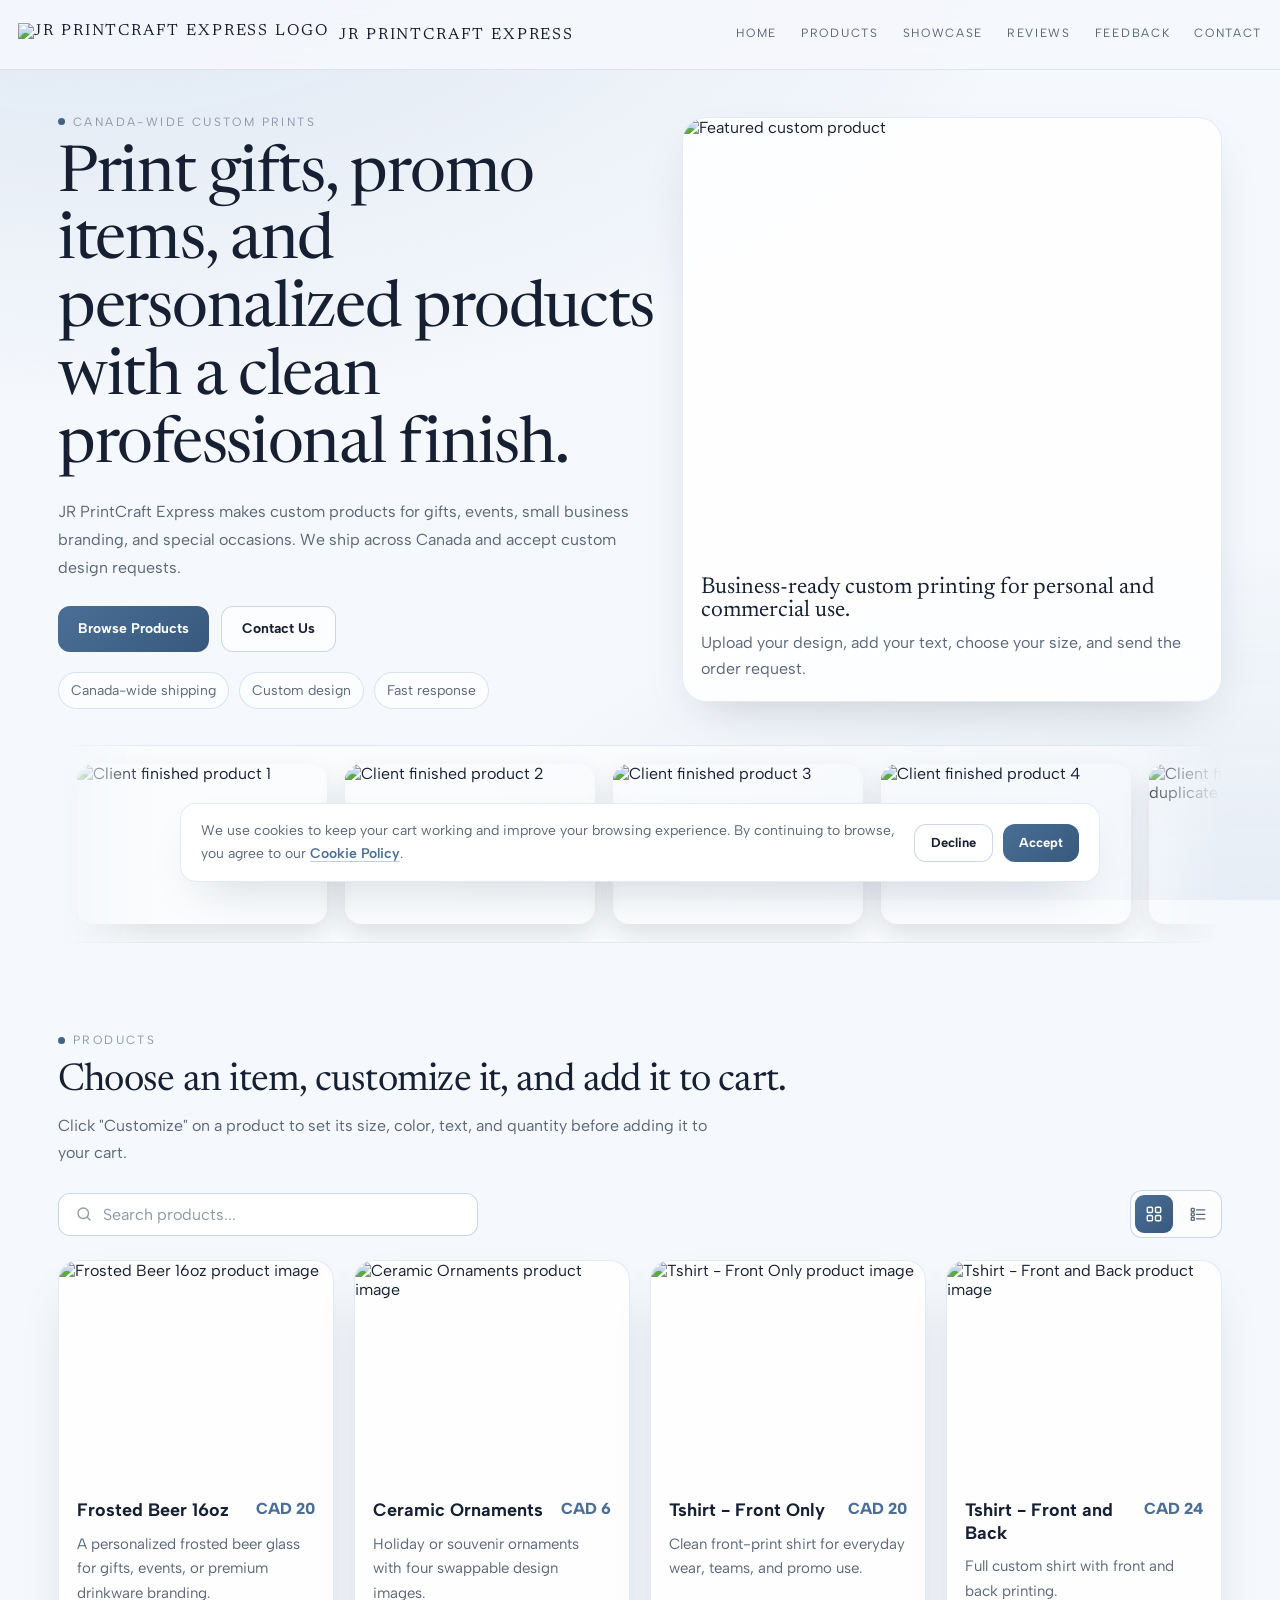
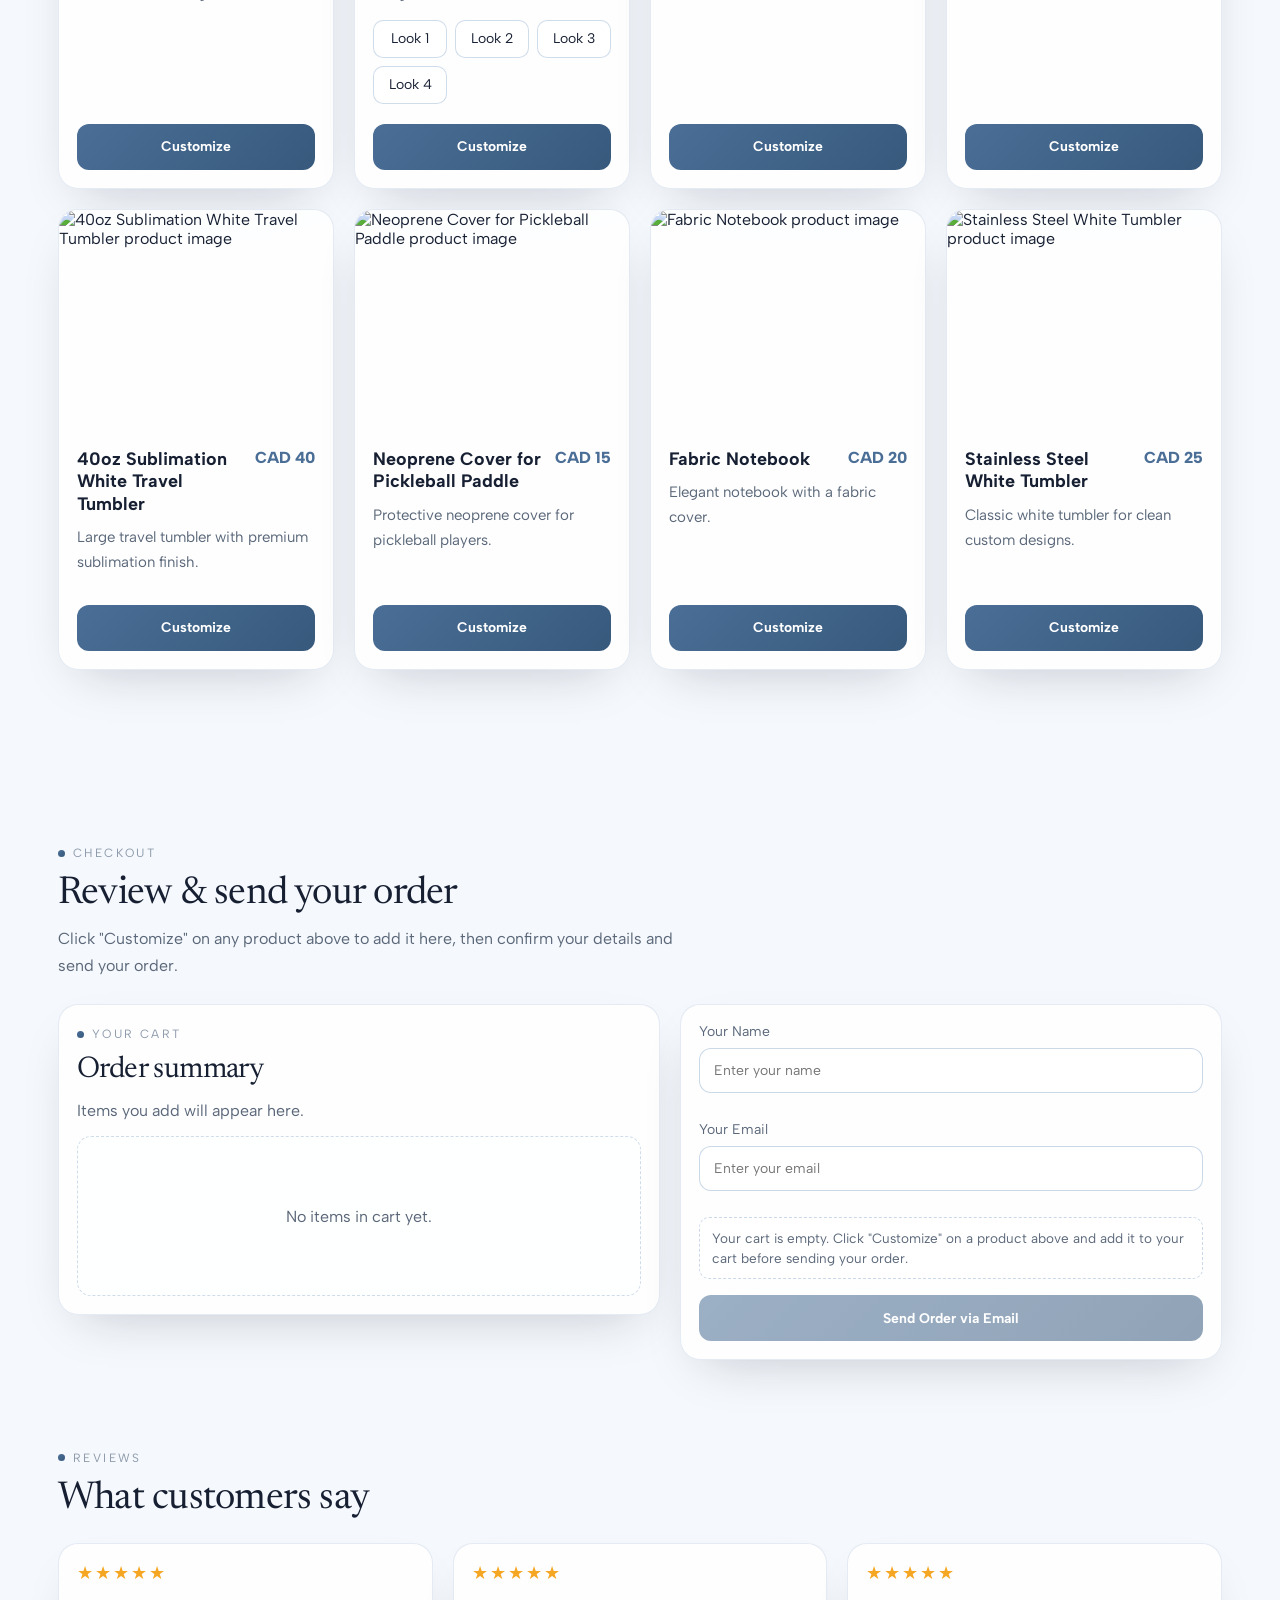
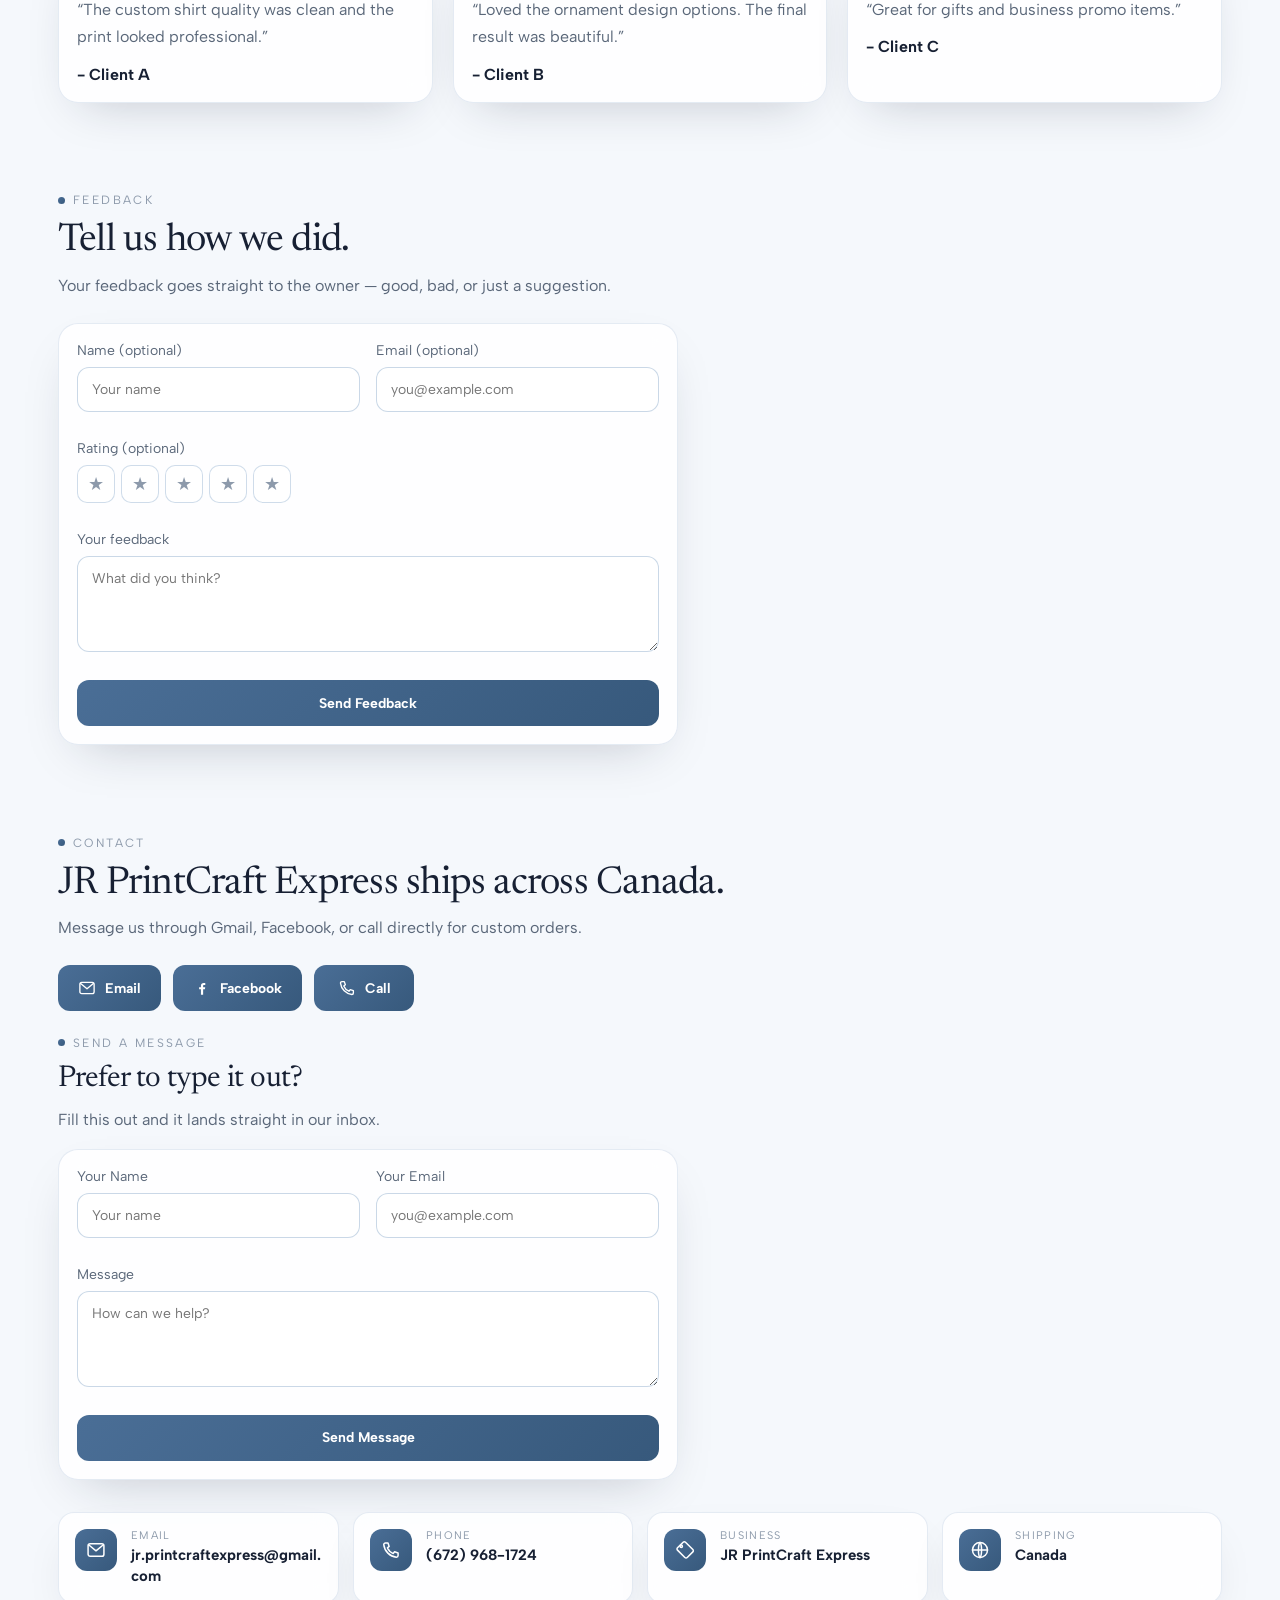
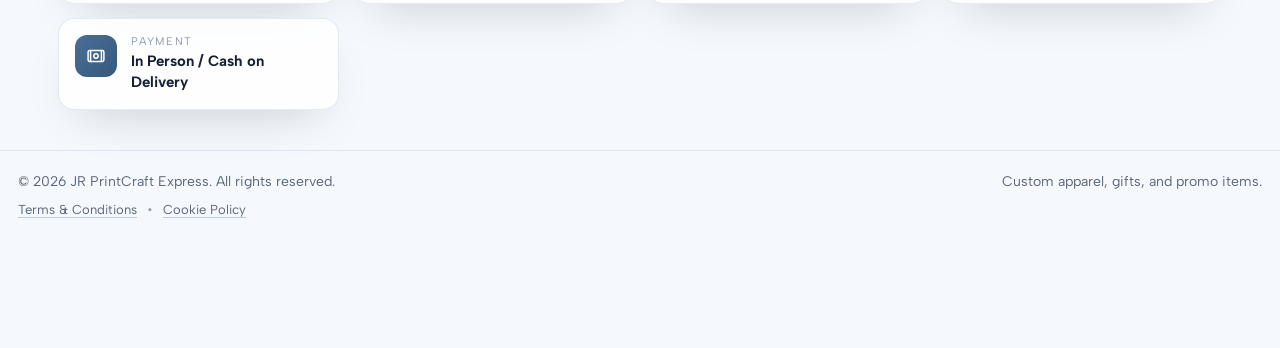
==== commit 35988186: "Add editable product names, modern photo-upload button, and add/remove product management - supabase" ====
--- a/index.html
+++ b/index.html
@@ -164,263 +164,38 @@
       </div>
 
       <div class="grid product-grid" id="productGrid">
-        <!-- Frosted Beer -->
+        <!-- Product cards are rendered here by script.js (renderProductGrid),
+             sourced from Supabase when available, otherwise from the
+             DEFAULT_PRODUCTS fallback list so the storefront never breaks. -->
+      </div>
+
+      <template id="productCardTemplate">
         <article class="product-card reveal">
-          <img
-            src="frosted-beer-16oz.jpg"
-            alt="Frosted Beer 16oz product image"
-          >
+          <img>
 
           <div class="product-body">
             <div class="product-top">
-              <h3>Frosted Beer 16oz</h3>
-              <span class="price">CAD 20</span>
+              <h3></h3>
+              <span class="price"></span>
             </div>
 
-            <p class="desc">
-              A personalized frosted beer glass for gifts, events, or premium drinkware branding.
-            </p>
+            <p class="desc"></p>
+
+            <div class="product-actions ornament-actions" hidden>
+              <button type="button" class="mini-btn ornament-look-btn" data-look-index="0">Look 1</button>
+              <button type="button" class="mini-btn ornament-look-btn" data-look-index="1">Look 2</button>
+              <button type="button" class="mini-btn ornament-look-btn" data-look-index="2">Look 3</button>
+              <button type="button" class="mini-btn ornament-look-btn" data-look-index="3">Look 4</button>
+            </div>
 
             <div class="qty-box">
-              <button
-                type="button"
-                class="btn primary customize-btn"
-                data-product-key="frostedBeer"
-                data-product-name="Frosted Beer 16oz"
-                data-product-price="20"
-              >
+              <button type="button" class="btn primary customize-btn">
                 Customize
               </button>
             </div>
           </div>
         </article>
-
-        <!-- Ceramic Ornaments -->
-        <article class="product-card reveal">
-          <img
-            id="ornamentImage"
-            src="ornament-1.jpg"
-            alt="Ceramic ornament image 1"
-            data-asset-key="ornamentLook1"
-          >
-
-          <div class="product-body">
-            <div class="product-top">
-              <h3>Ceramic Ornaments</h3>
-              <span class="price">CAD 6</span>
-            </div>
-
-            <p class="desc">
-              Holiday or souvenir ornaments with four swappable design images.
-            </p>
-
-            <div class="product-actions">
-              <button type="button" id="ornamentLook1" class="mini-btn">Look 1</button>
-              <button type="button" id="ornamentLook2" class="mini-btn">Look 2</button>
-              <button type="button" id="ornamentLook3" class="mini-btn">Look 3</button>
-              <button type="button" id="ornamentLook4" class="mini-btn">Look 4</button>
-            </div>
-
-            <div class="qty-box">
-              <button
-                type="button"
-                class="btn primary customize-btn"
-                data-product-key="ornament"
-                data-product-name="Ceramic Ornaments"
-                data-product-price="6"
-              >
-                Customize
-              </button>
-            </div>
-          </div>
-        </article>
-
-        <!-- Tshirt Front -->
-        <article class="product-card reveal">
-          <img
-            src="tshirt-front.jpg"
-            alt="Tshirt front only product image"
-          >
-
-          <div class="product-body">
-            <div class="product-top">
-              <h3>Tshirt - Front Only</h3>
-              <span class="price">CAD 20</span>
-            </div>
-
-            <p class="desc">
-              Clean front-print shirt for everyday wear, teams, and promo use.
-            </p>
-
-            <div class="qty-box">
-              <button
-                type="button"
-                class="btn primary customize-btn"
-                data-product-key="tshirtFront"
-                data-product-name="Tshirt - Front Only"
-                data-product-price="20"
-              >
-                Customize
-              </button>
-            </div>
-          </div>
-        </article>
-
-        <!-- Tshirt Front and Back -->
-        <article class="product-card reveal">
-          <img
-            src="tshirt-front-back.jpg"
-            alt="Tshirt front and back product image"
-          >
-
-          <div class="product-body">
-            <div class="product-top">
-              <h3>Tshirt - Front and Back</h3>
-              <span class="price">CAD 24</span>
-            </div>
-
-            <p class="desc">
-              Full custom shirt with front and back printing.
-            </p>
-
-            <div class="qty-box">
-              <button
-                type="button"
-                class="btn primary customize-btn"
-                data-product-key="tshirtFrontBack"
-                data-product-name="Tshirt - Front and Back"
-                data-product-price="24"
-              >
-                Customize
-              </button>
-            </div>
-          </div>
-        </article>
-
-        <!-- 40oz Tumbler -->
-        <article class="product-card reveal">
-          <img
-            src="40oz-sublimation-white-tumbler.jpg"
-            alt="40oz Sublimation White Travel Tumbler product image"
-          >
-
-          <div class="product-body">
-            <div class="product-top">
-              <h3>40oz Sublimation White Travel Tumbler</h3>
-              <span class="price">CAD 40</span>
-            </div>
-
-            <p class="desc">
-              Large travel tumbler with premium sublimation finish.
-            </p>
-
-            <div class="qty-box">
-              <button
-                type="button"
-                class="btn primary customize-btn"
-                data-product-key="tumbler40"
-                data-product-name="40oz Sublimation White Travel Tumbler"
-                data-product-price="40"
-              >
-                Customize
-              </button>
-            </div>
-          </div>
-        </article>
-
-        <!-- Pickleball Cover -->
-        <article class="product-card reveal">
-          <img
-            src="pickleball-paddle-cover.jpg"
-            alt="Neoprene cover for pickleball paddle product image"
-          >
-
-          <div class="product-body">
-            <div class="product-top">
-              <h3>Neoprene Cover for Pickleball Paddle</h3>
-              <span class="price">CAD 15</span>
-            </div>
-
-            <p class="desc">
-              Protective neoprene cover for pickleball players.
-            </p>
-
-            <div class="qty-box">
-              <button
-                type="button"
-                class="btn primary customize-btn"
-                data-product-key="pickleballCover"
-                data-product-name="Neoprene Cover for Pickleball Paddle"
-                data-product-price="15"
-              >
-                Customize
-              </button>
-            </div>
-          </div>
-        </article>
-
-        <!-- Fabric Notebook -->
-        <article class="product-card reveal">
-          <img
-            src="fabric-notebook.jpg"
-            alt="Fabric notebook product image"
-          >
-
-          <div class="product-body">
-            <div class="product-top">
-              <h3>Fabric Notebook</h3>
-              <span class="price">CAD 20</span>
-            </div>
-
-            <p class="desc">
-              Elegant notebook with a fabric cover.
-            </p>
-
-            <div class="qty-box">
-              <button
-                type="button"
-                class="btn primary customize-btn"
-                data-product-key="fabricNotebook"
-                data-product-name="Fabric Notebook"
-                data-product-price="20"
-              >
-                Customize
-              </button>
-            </div>
-          </div>
-        </article>
-
-        <!-- Stainless Steel Tumbler -->
-        <article class="product-card reveal">
-          <img
-            src="stainless-steel-white-tumbler.jpg"
-            alt="Stainless Steel White Tumbler product image"
-          >
-
-          <div class="product-body">
-            <div class="product-top">
-              <h3>Stainless Steel White Tumbler</h3>
-              <span class="price">CAD 25</span>
-            </div>
-
-            <p class="desc">
-              Classic white tumbler for clean custom designs.
-            </p>
-
-            <div class="qty-box">
-              <button
-                type="button"
-                class="btn primary customize-btn"
-                data-product-key="steelTumbler"
-                data-product-name="Stainless Steel White Tumbler"
-                data-product-price="25"
-              >
-                Customize
-              </button>
-            </div>
-          </div>
-        </article>
-      </div>
+      </template>
 
       <p class="no-results" id="noResults" hidden>
         No products match your search. Try a different keyword.
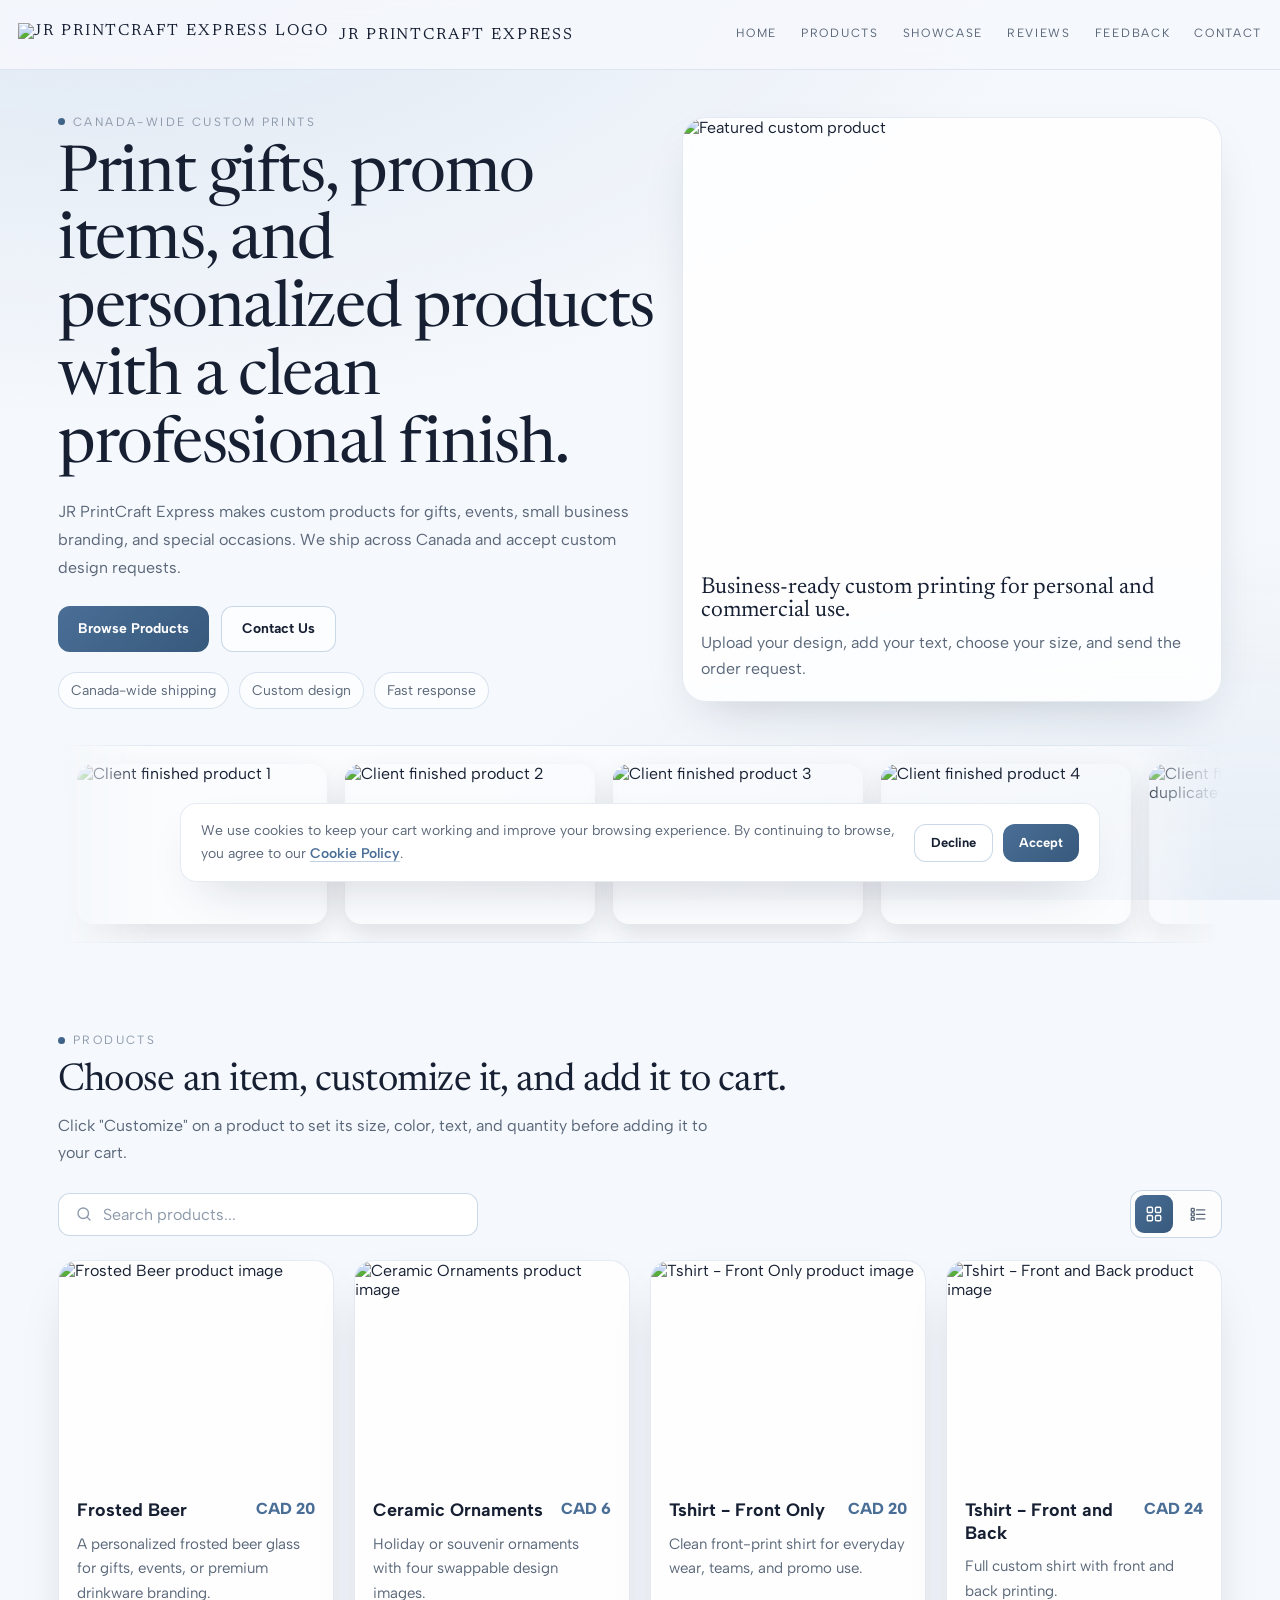
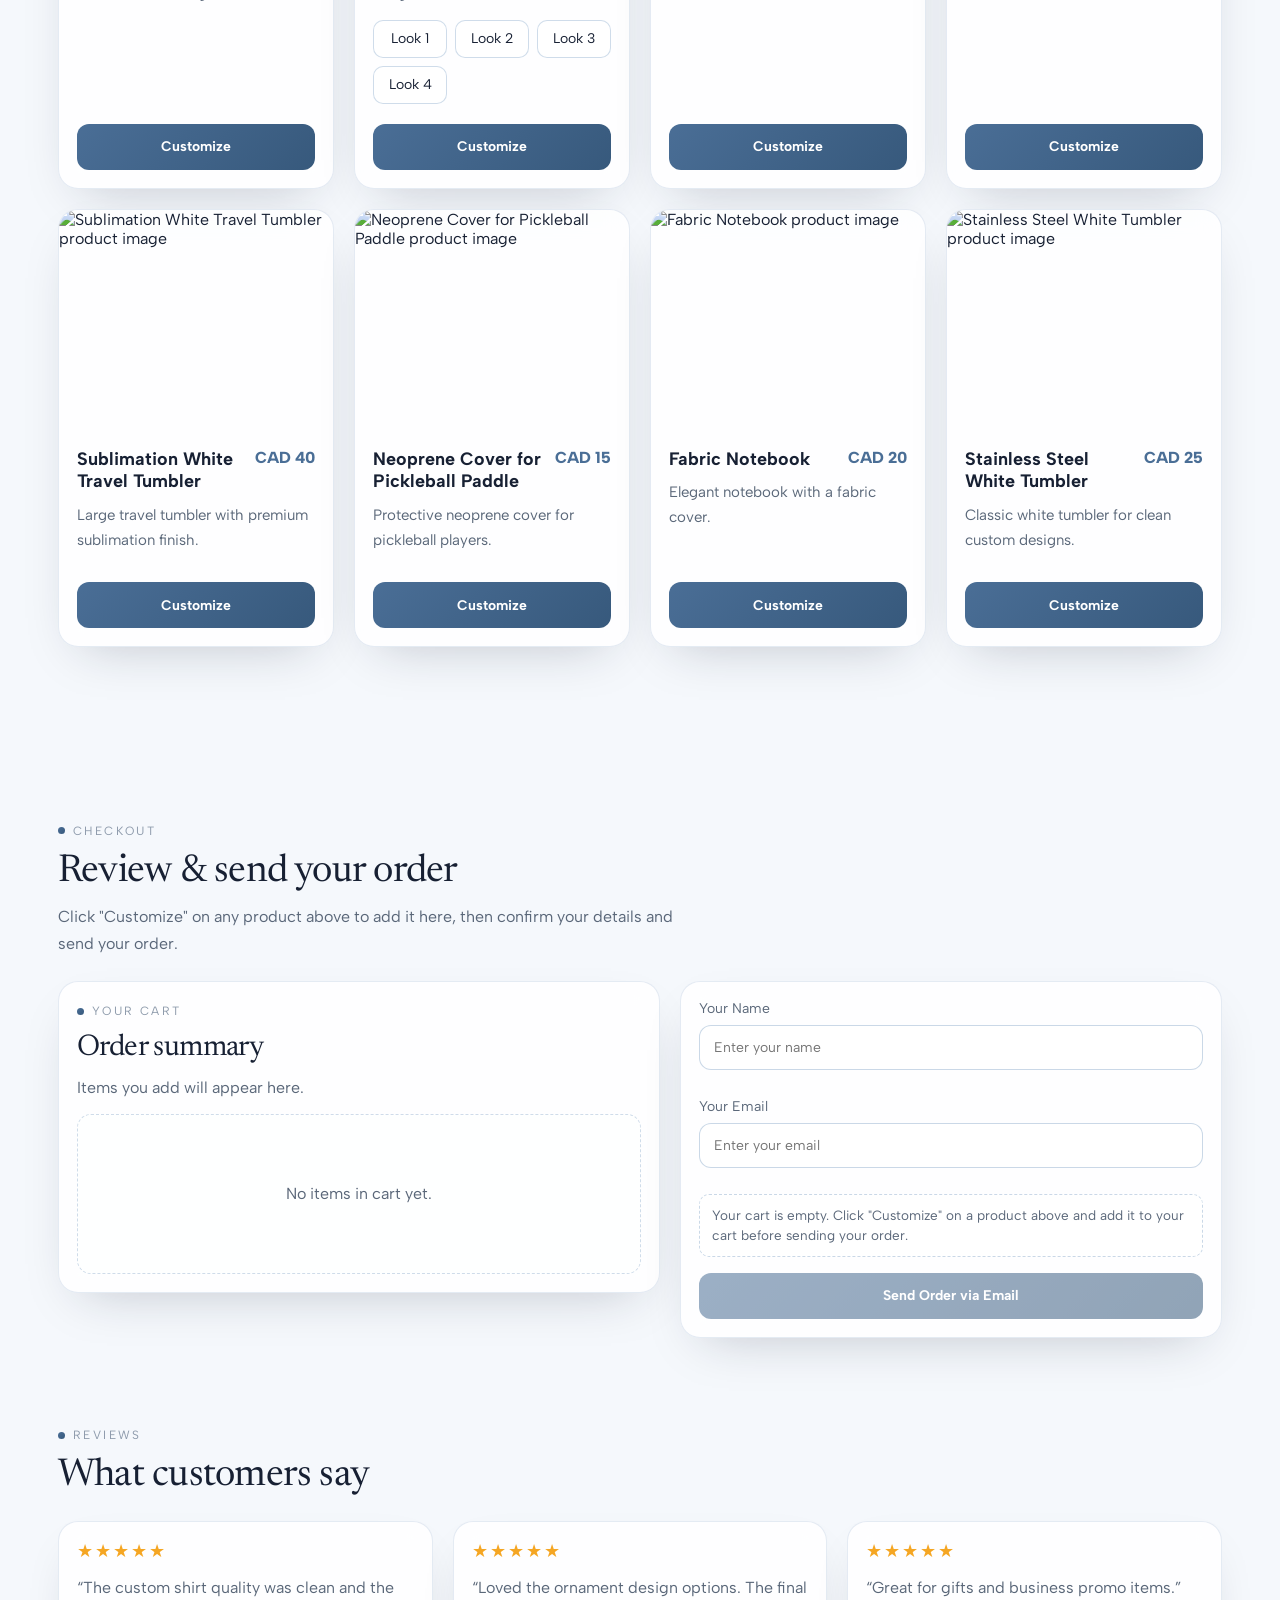
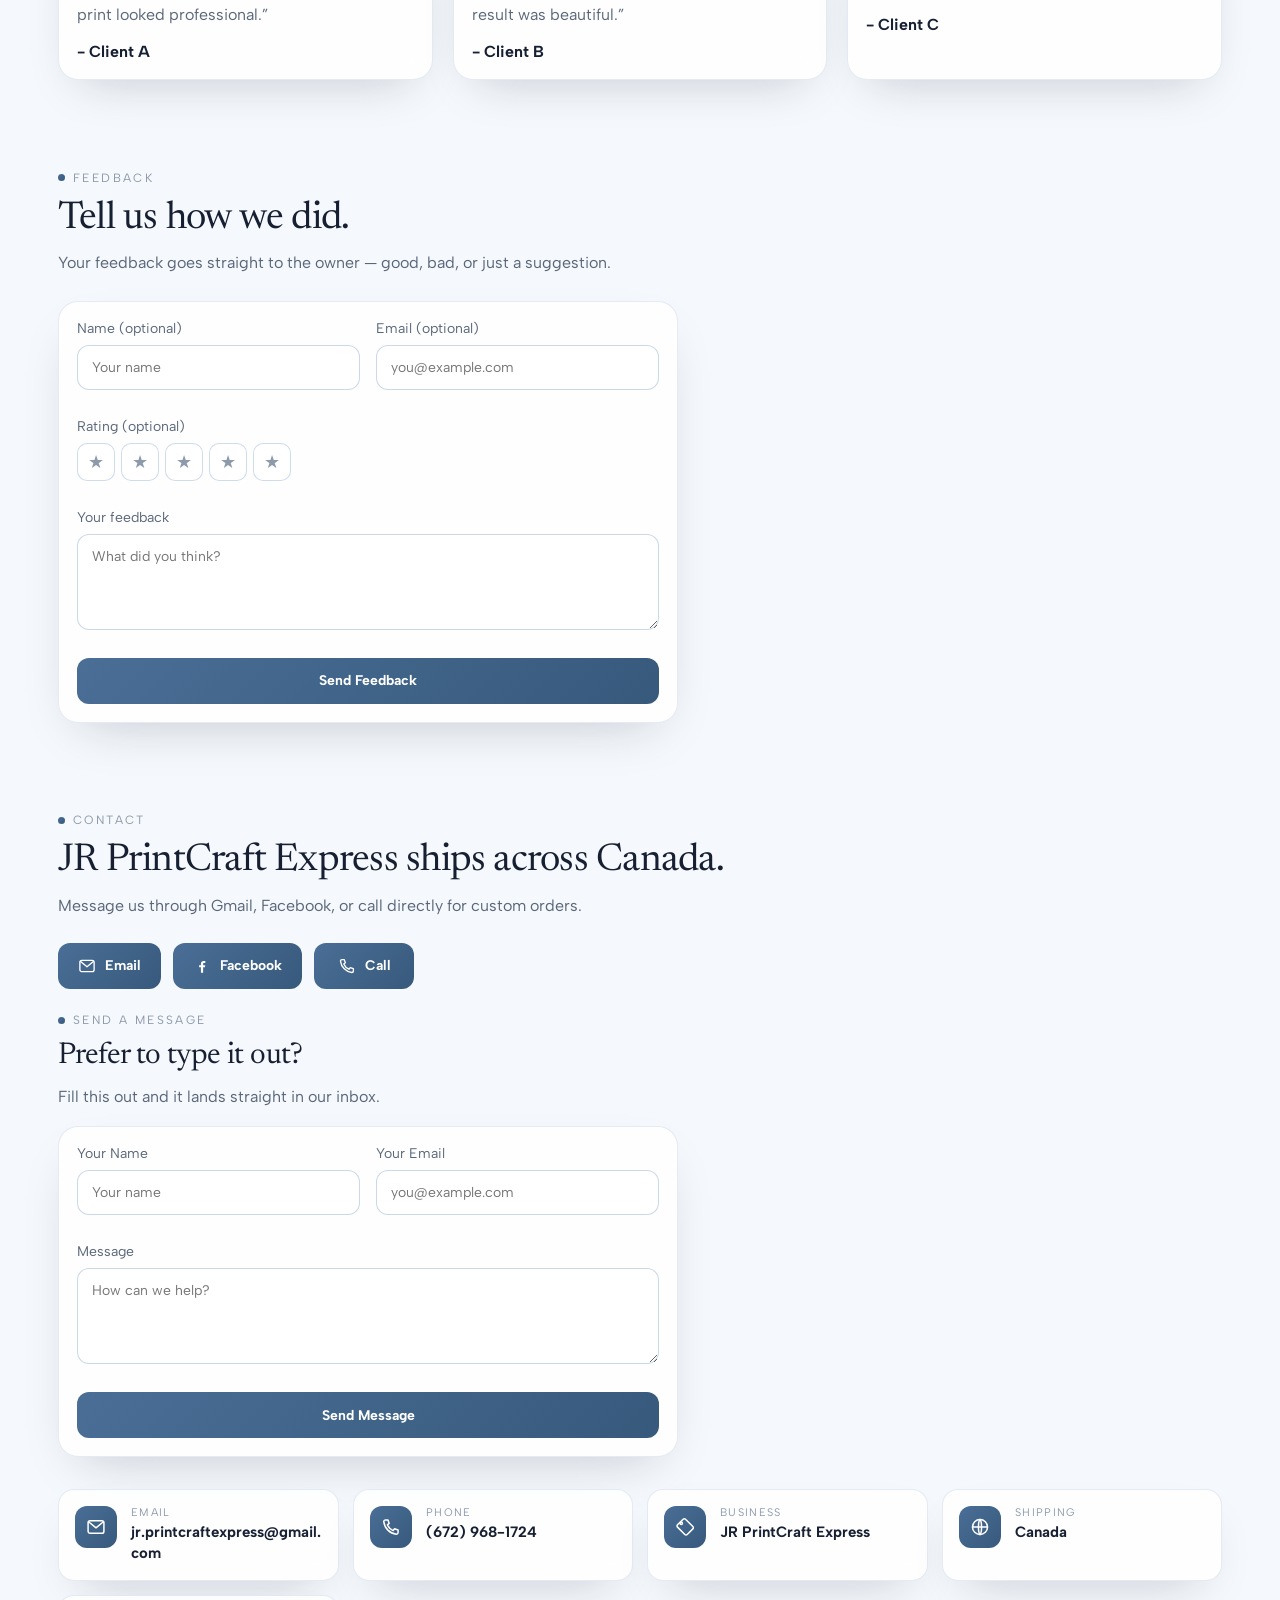
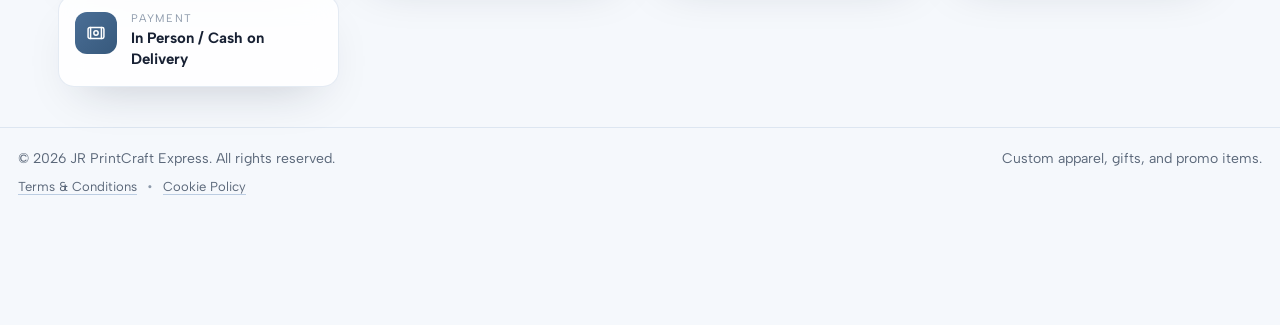
==== commit 67ef793f: "Add feedback replies, product size options, and renamed/resized default products Feedback replies: -" ====
--- a/index.html
+++ b/index.html
@@ -515,14 +515,9 @@
         </div>
 
         <form id="customizeForm">
-          <label for="customizeSize">
+          <label for="customizeSize" id="customizeSizeField">
             Size
-            <select id="customizeSize">
-              <option>Small</option>
-              <option>Medium</option>
-              <option>Large</option>
-              <option>XL</option>
-            </select>
+            <select id="customizeSize"></select>
           </label>
 
           <label for="customizeColor">
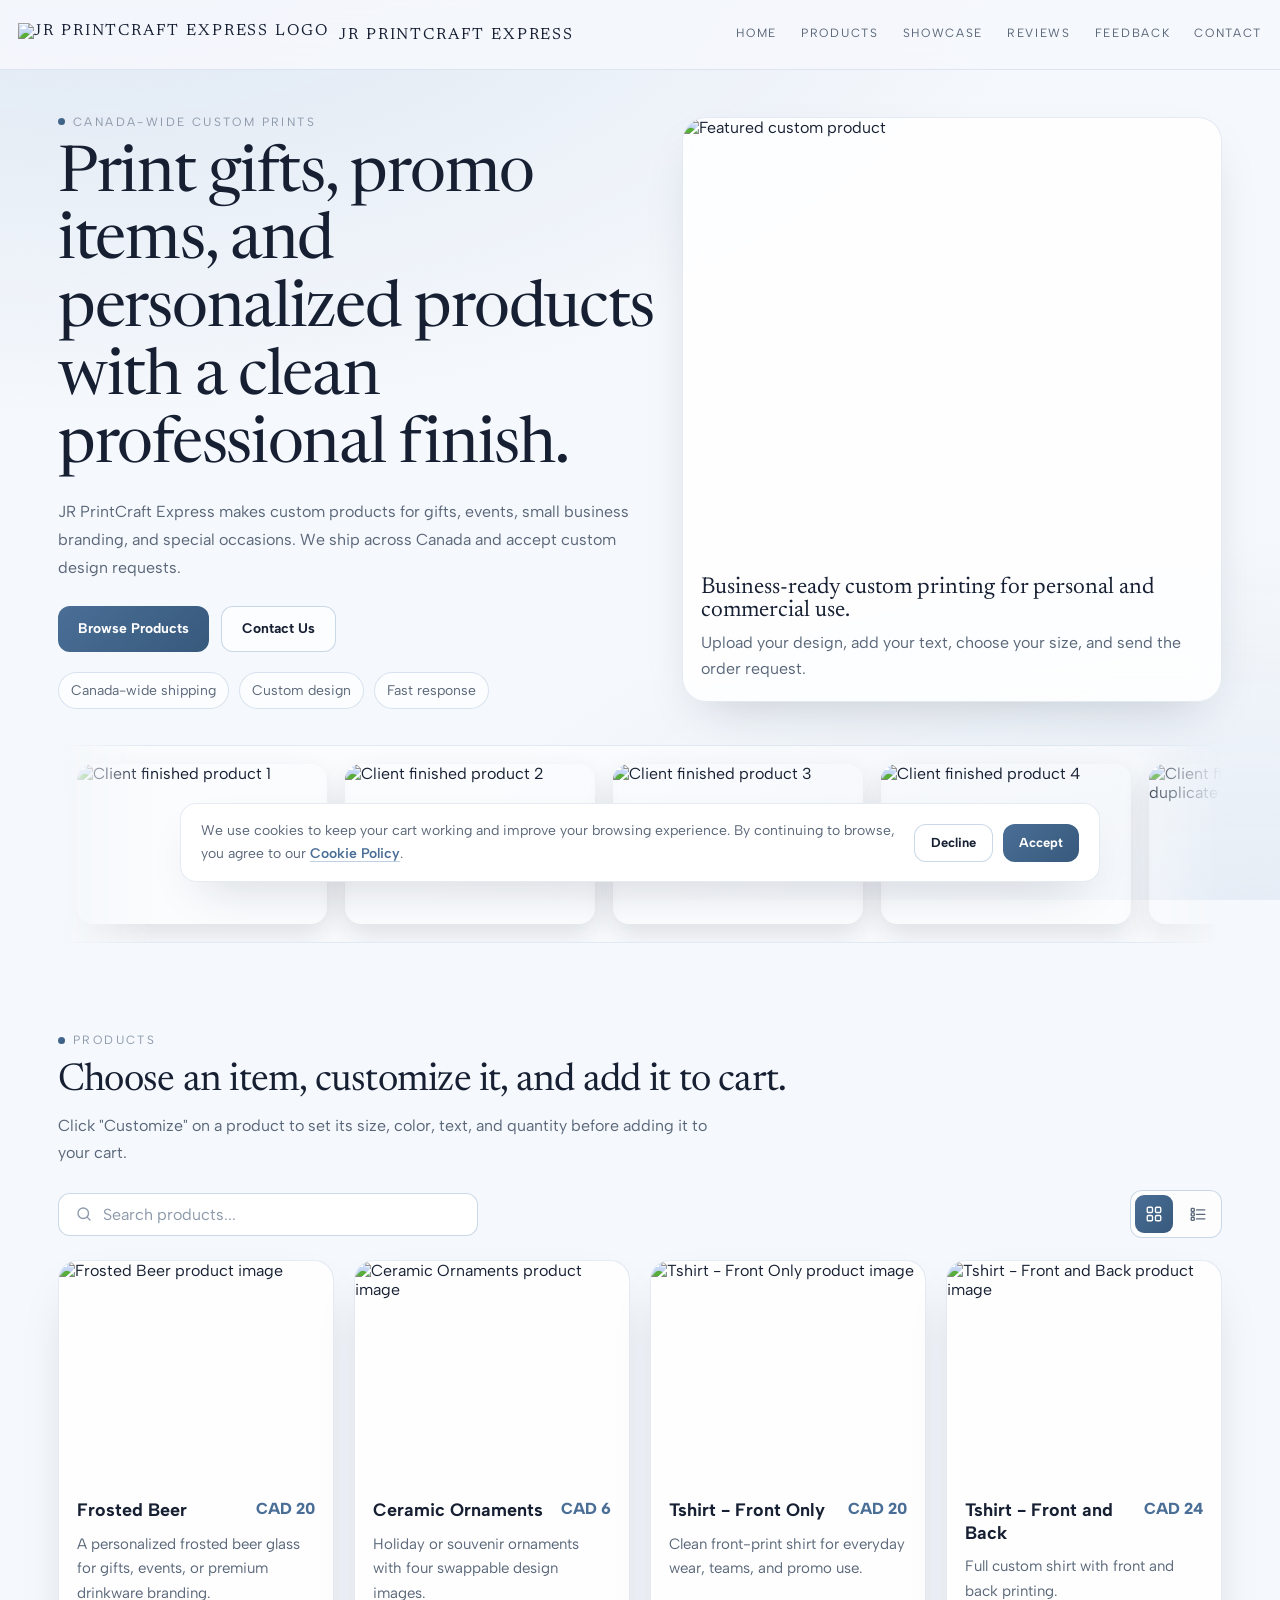
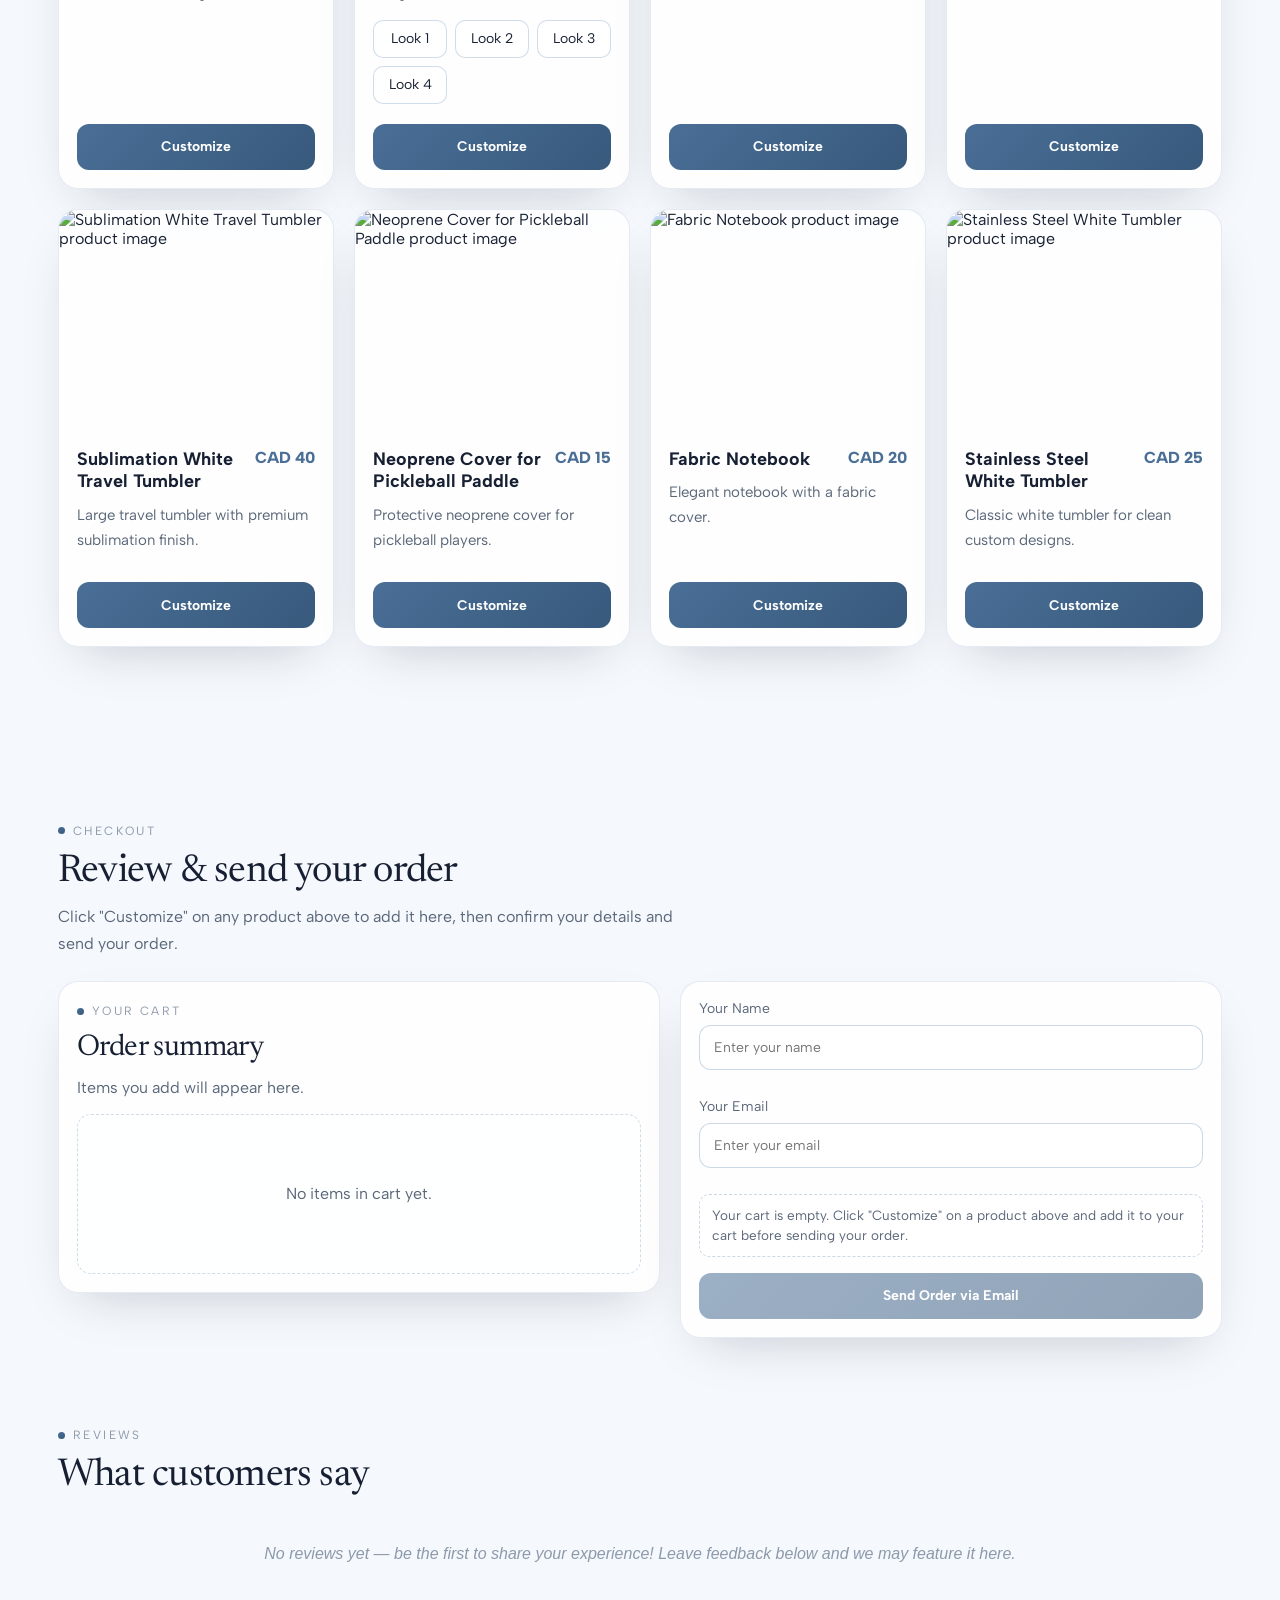
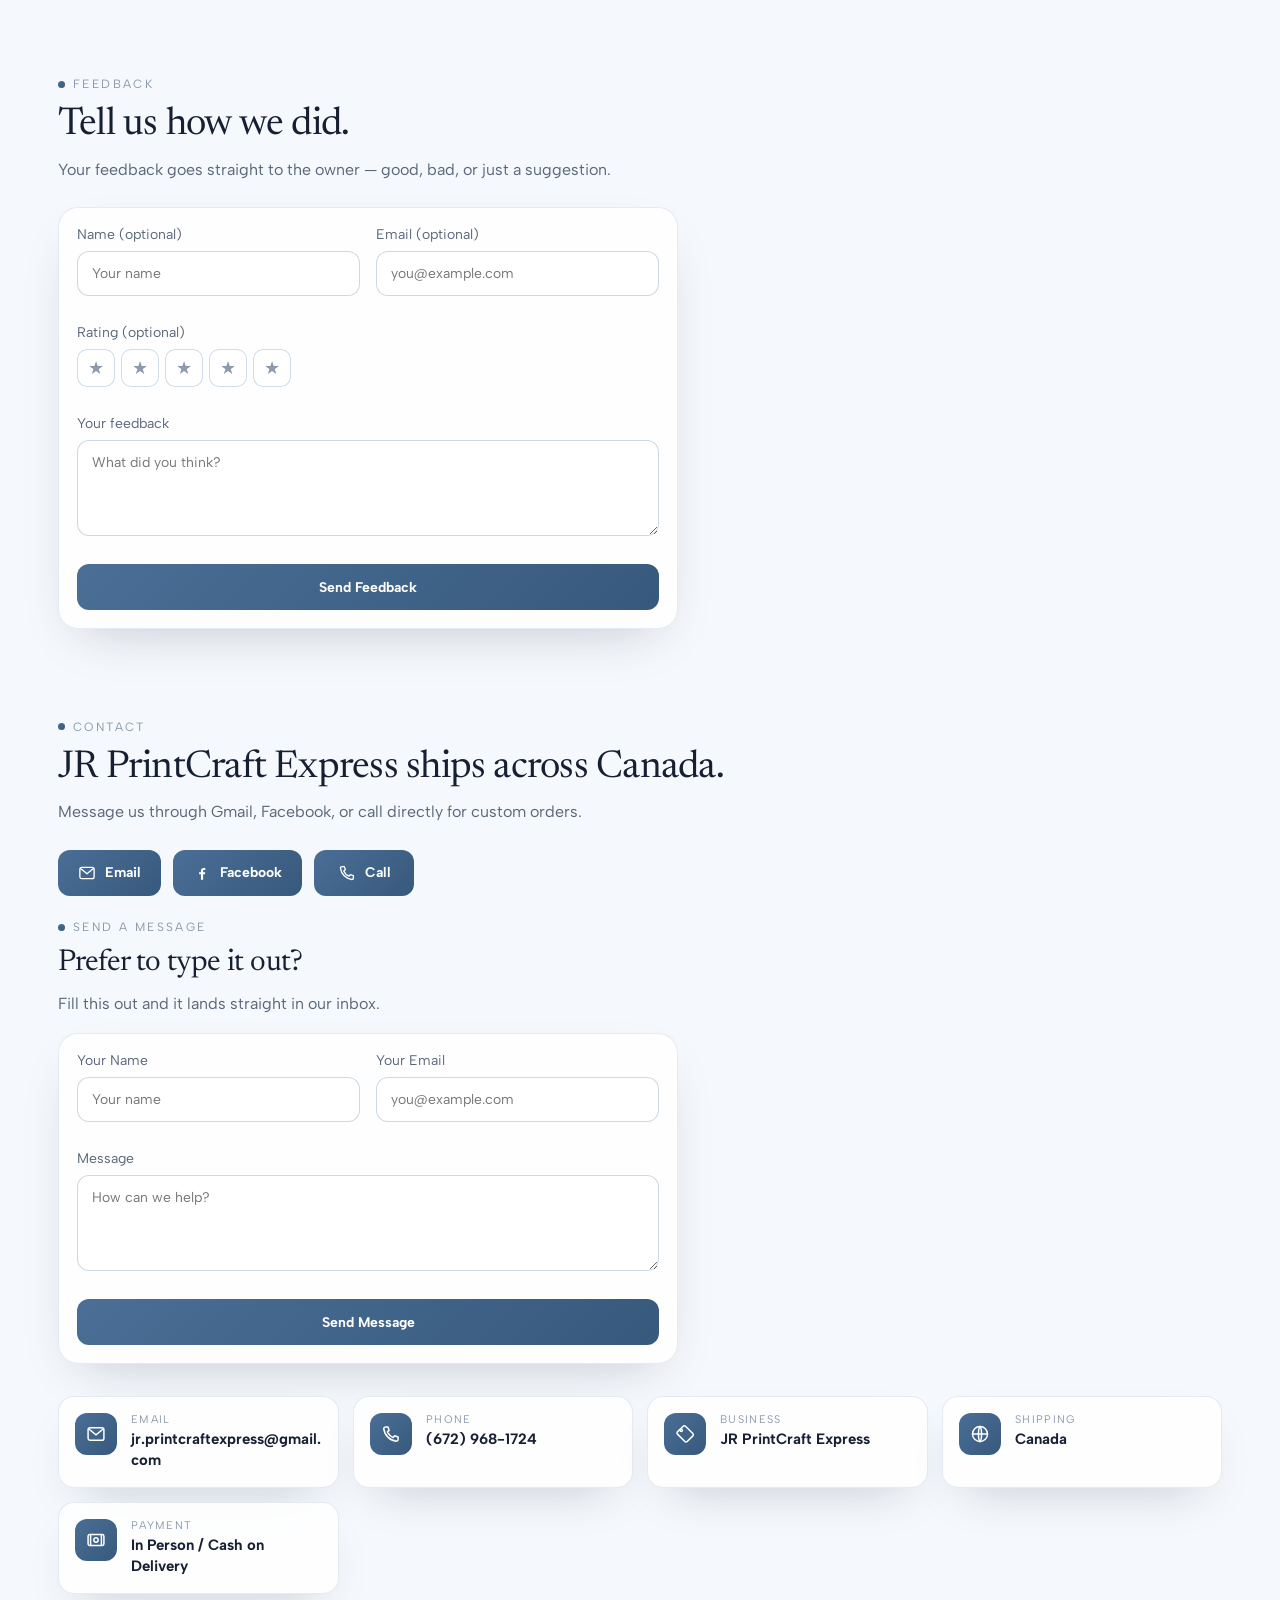
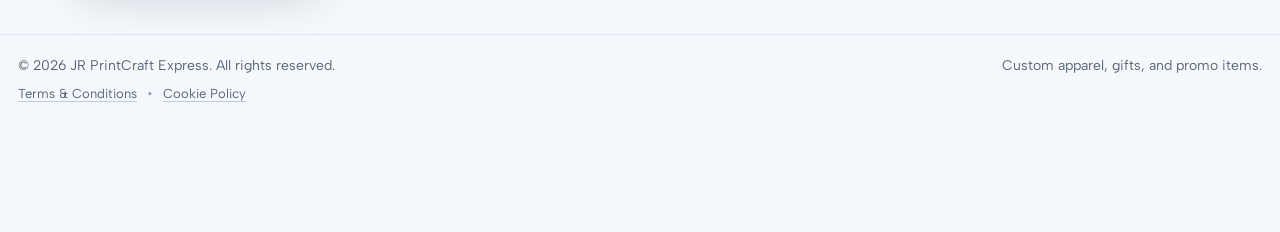
==== commit fffb57b8: "Add EmailJS Account 3 (order auto-reply + feedback reply) and a public Reviews section - New EmailJS" ====
--- a/index.html
+++ b/index.html
@@ -269,31 +269,20 @@
         <h2>What customers say</h2>
       </div>
 
-      <div class="grid review-grid">
+      <div class="grid review-grid" id="reviewsGrid"></div>
+
+      <p class="reviews-empty" id="reviewsEmpty">
+        No reviews yet &mdash; be the first to share your experience! Leave feedback
+        below and we may feature it here.
+      </p>
+
+      <template id="reviewCardTemplate">
         <div class="review-card reveal">
-          <div class="stars">★★★★★</div>
-          <p>
-            “The custom shirt quality was clean and the print looked professional.”
-          </p>
-          <strong>- Client A</strong>
-        </div>
-
-        <div class="review-card reveal">
-          <div class="stars">★★★★★</div>
-          <p>
-            “Loved the ornament design options. The final result was beautiful.”
-          </p>
-          <strong>- Client B</strong>
-        </div>
-
-        <div class="review-card reveal">
-          <div class="stars">★★★★★</div>
-          <p>
-            “Great for gifts and business promo items.”
-          </p>
-          <strong>- Client C</strong>
-        </div>
-      </div>
+          <div class="stars"></div>
+          <p></p>
+          <strong></strong>
+        </div>
+      </template>
     </section>
 
     <section class="section" id="feedback">
--- a/style.css
+++ b/style.css
@@ -1227,6 +1227,13 @@
   line-height: 1.7;
 }
 
+.reviews-empty {
+  text-align: center;
+  color: var(--ink-3);
+  font-style: italic;
+  padding: 24px 16px;
+}
+
 .contact {
   padding-bottom: 40px;
 }
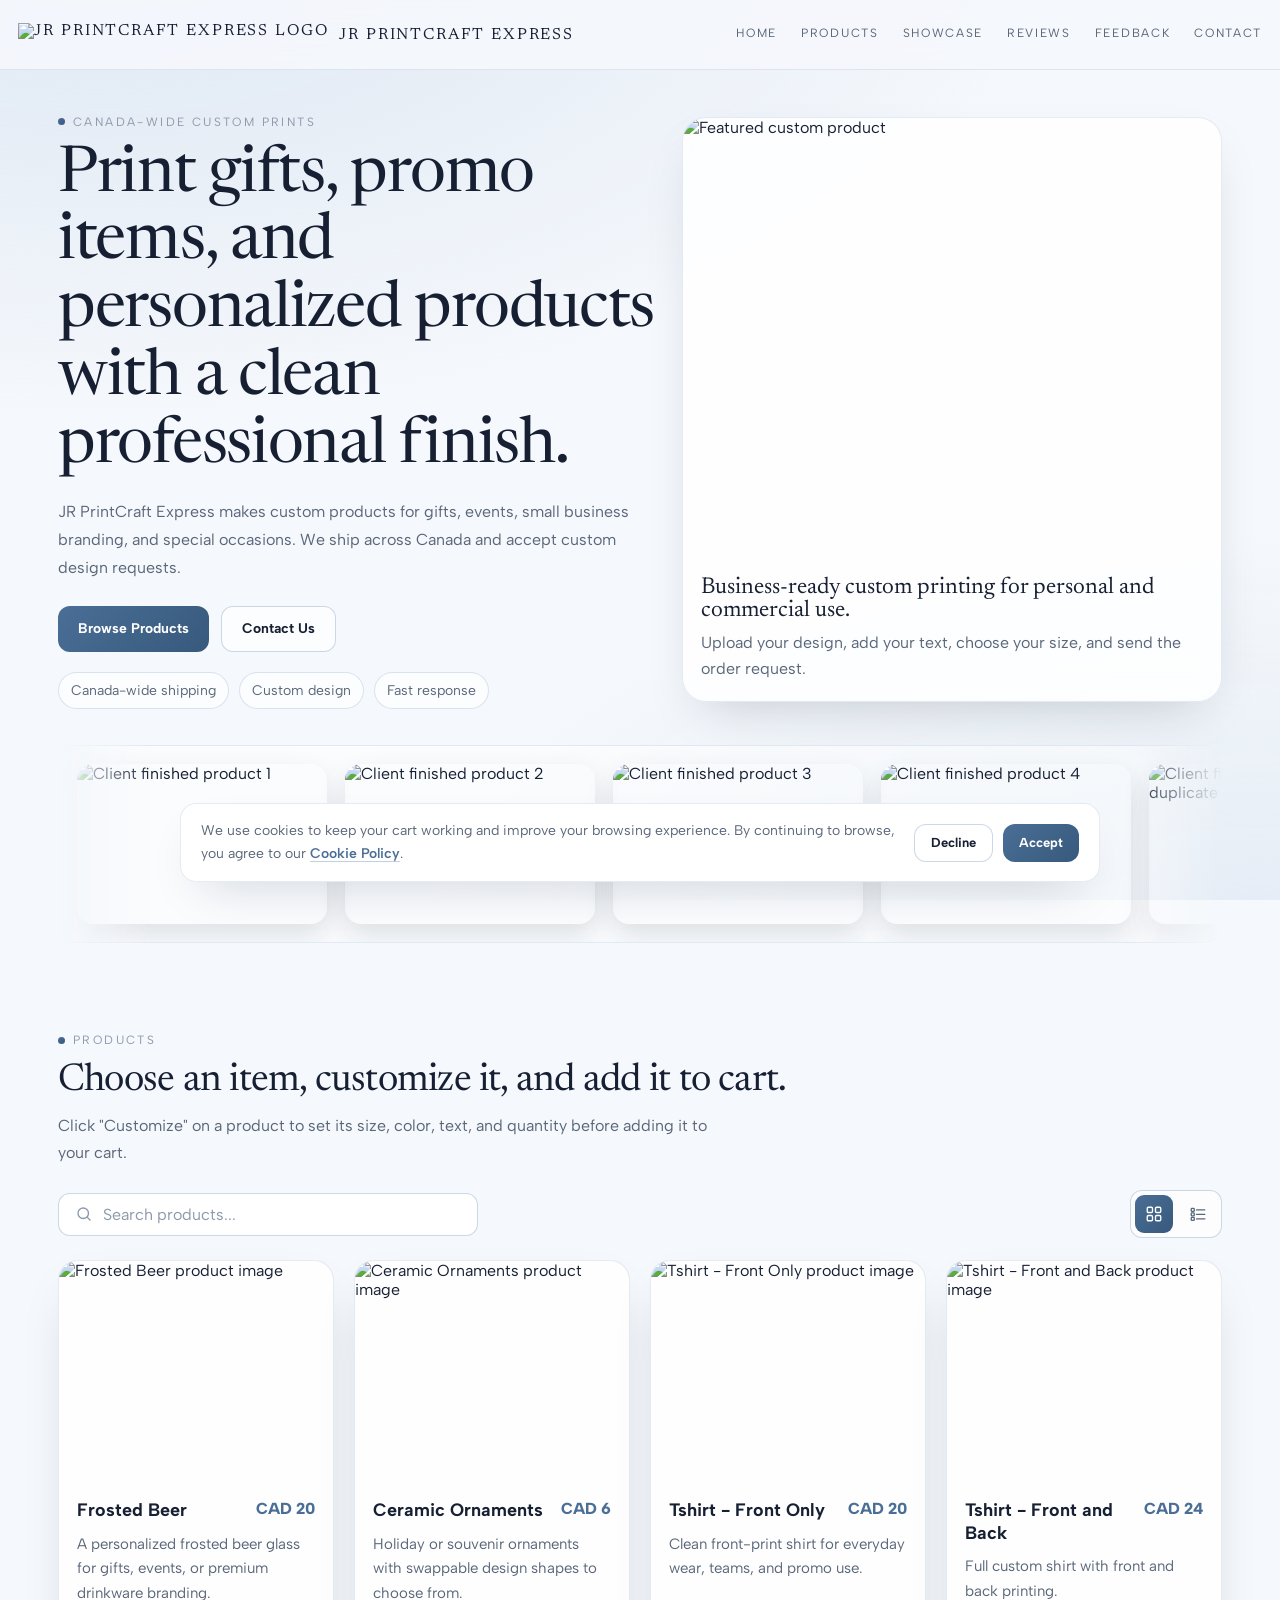
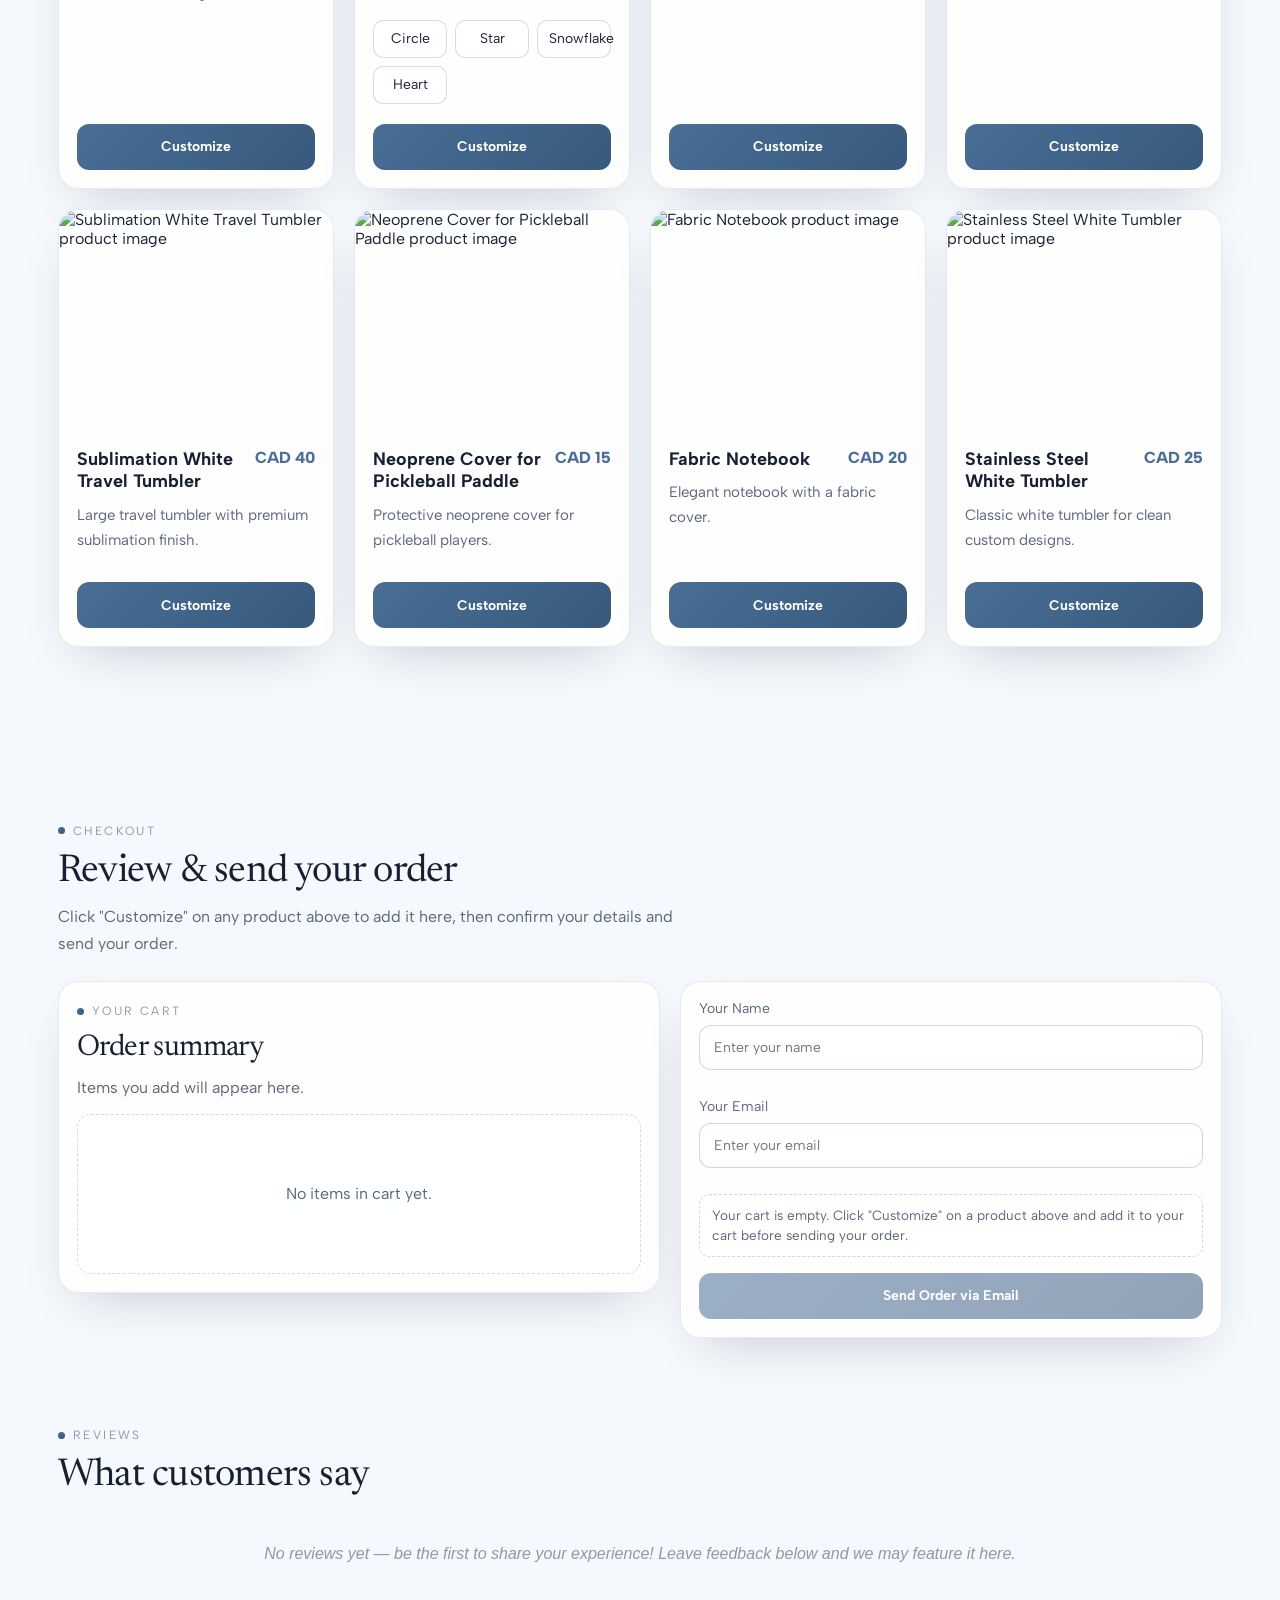
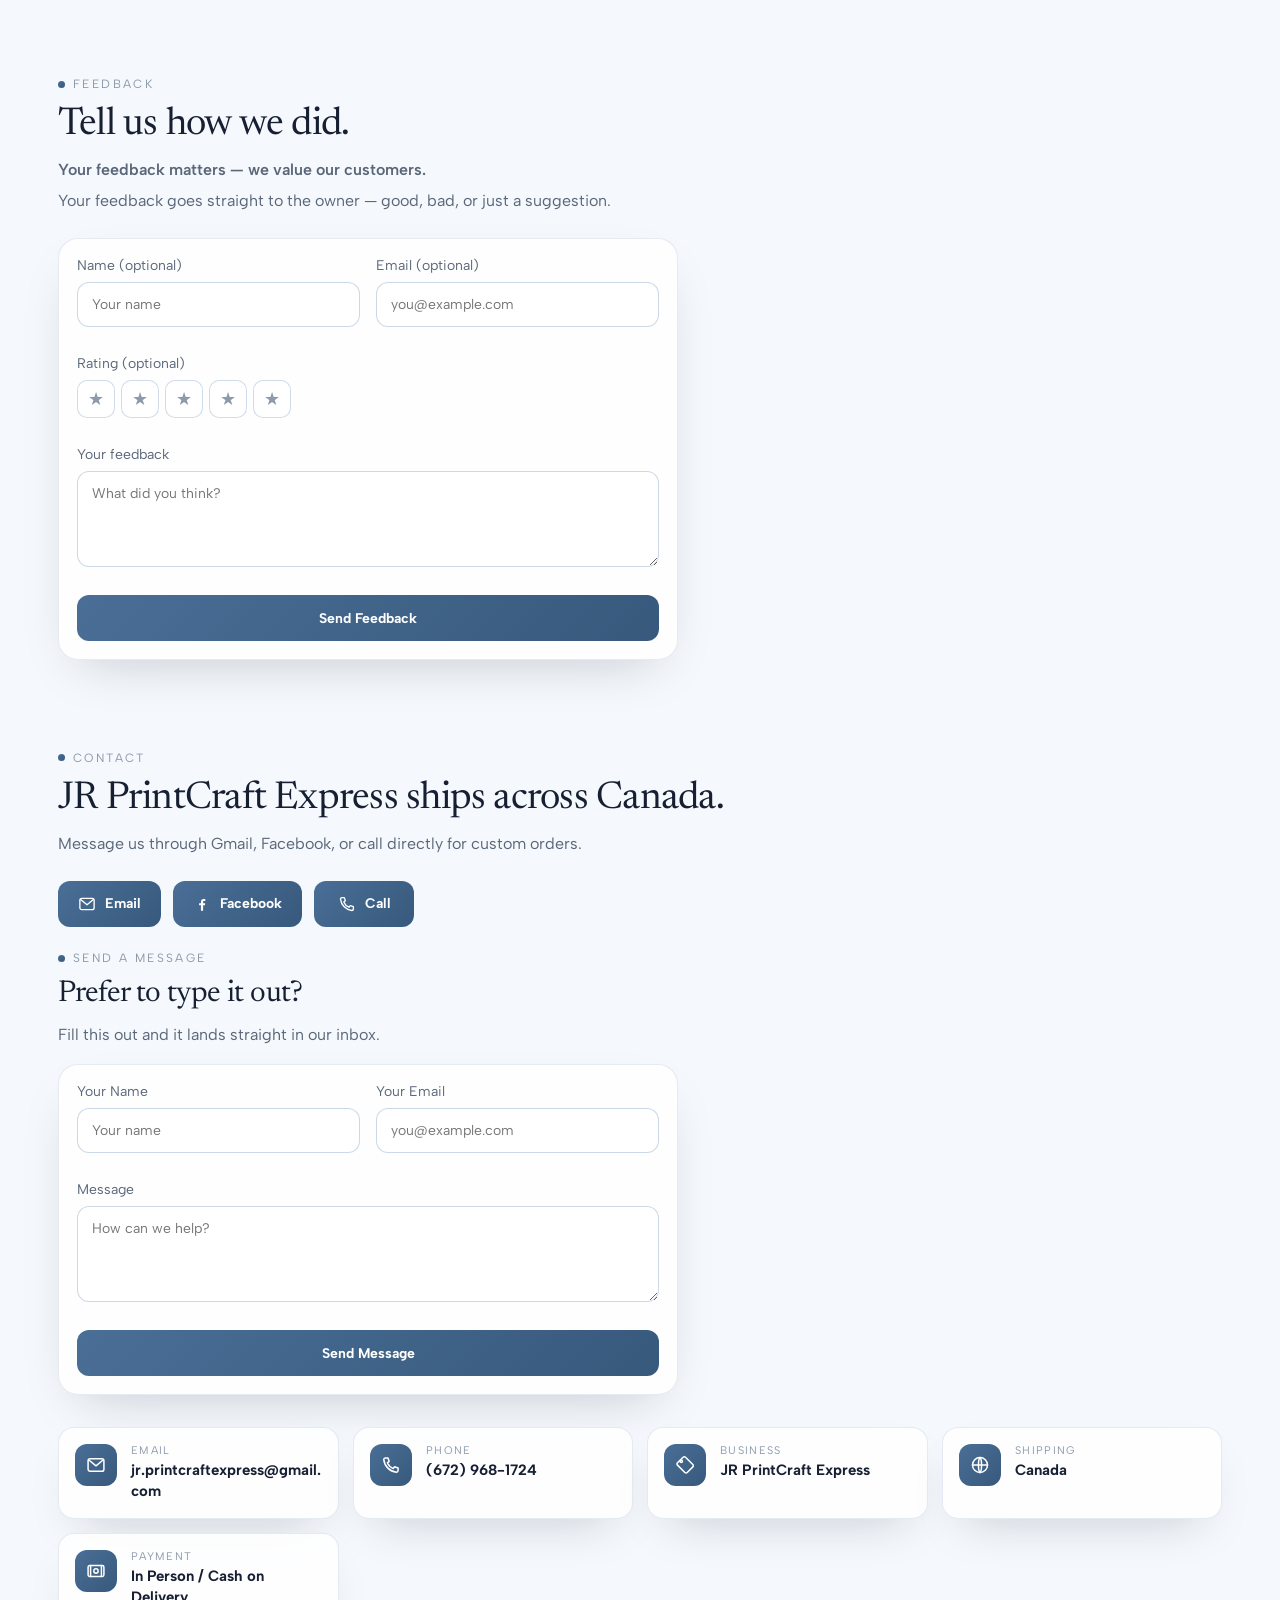
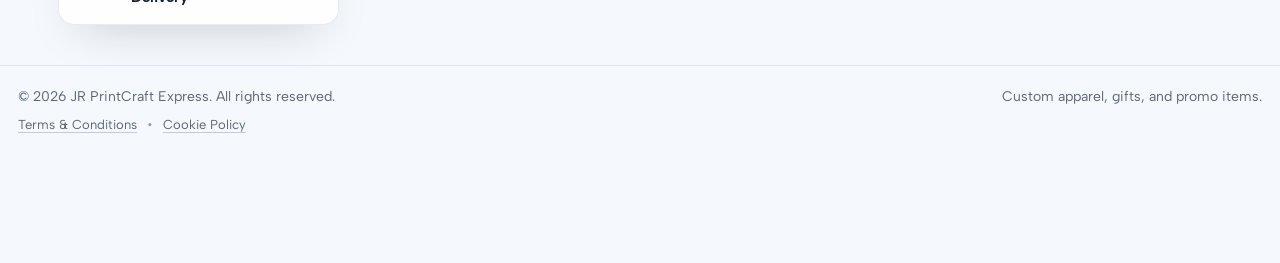
==== commit 28dad789: "Add owner-managed Ceramic Ornament designs, email masking on reviews, and a feedback tagline - Ceram" ====
--- a/index.html
+++ b/index.html
@@ -182,10 +182,10 @@
             <p class="desc"></p>
 
             <div class="product-actions ornament-actions" hidden>
-              <button type="button" class="mini-btn ornament-look-btn" data-look-index="0">Look 1</button>
-              <button type="button" class="mini-btn ornament-look-btn" data-look-index="1">Look 2</button>
-              <button type="button" class="mini-btn ornament-look-btn" data-look-index="2">Look 3</button>
-              <button type="button" class="mini-btn ornament-look-btn" data-look-index="3">Look 4</button>
+              <!-- One button per design is rendered here by script.js
+                   (renderOrnamentLookButtons), sourced from the owner's
+                   live ornament_designs list (e.g. Circle, Star,
+                   Snowflake, Heart -- or however many the owner has set up). -->
             </div>
 
             <div class="qty-box">
@@ -281,6 +281,7 @@
           <div class="stars"></div>
           <p></p>
           <strong></strong>
+          <span class="review-masked-email"></span>
         </div>
       </template>
     </section>
@@ -289,6 +290,7 @@
       <div class="section-head reveal">
         <span class="tag">Feedback</span>
         <h2>Tell us how we did.</h2>
+        <p class="feedback-tagline">Your feedback matters &mdash; we value our customers.</p>
         <p>Your feedback goes straight to the owner &mdash; good, bad, or just a suggestion.</p>
       </div>
 
@@ -509,6 +511,11 @@
             <select id="customizeSize"></select>
           </label>
 
+          <label for="customizeDesign" id="customizeDesignField" hidden>
+            Ornament Design
+            <select id="customizeDesign"></select>
+          </label>
+
           <label for="customizeColor">
             Color
             <select id="customizeColor">
--- a/style.css
+++ b/style.css
@@ -481,6 +481,12 @@
   line-height: 1.7;
 }
 
+.feedback-tagline {
+  font-weight: 600;
+  color: var(--accent, #4a6e96);
+  margin-bottom: 4px;
+}
+
 .grid {
   display: grid;
   gap: 20px;
@@ -1225,6 +1231,13 @@
   margin-bottom: 14px;
   color: var(--ink-2);
   line-height: 1.7;
+}
+
+.review-masked-email {
+  display: block;
+  margin-top: 4px;
+  font-size: 12px;
+  color: var(--ink-3);
 }
 
 .reviews-empty {
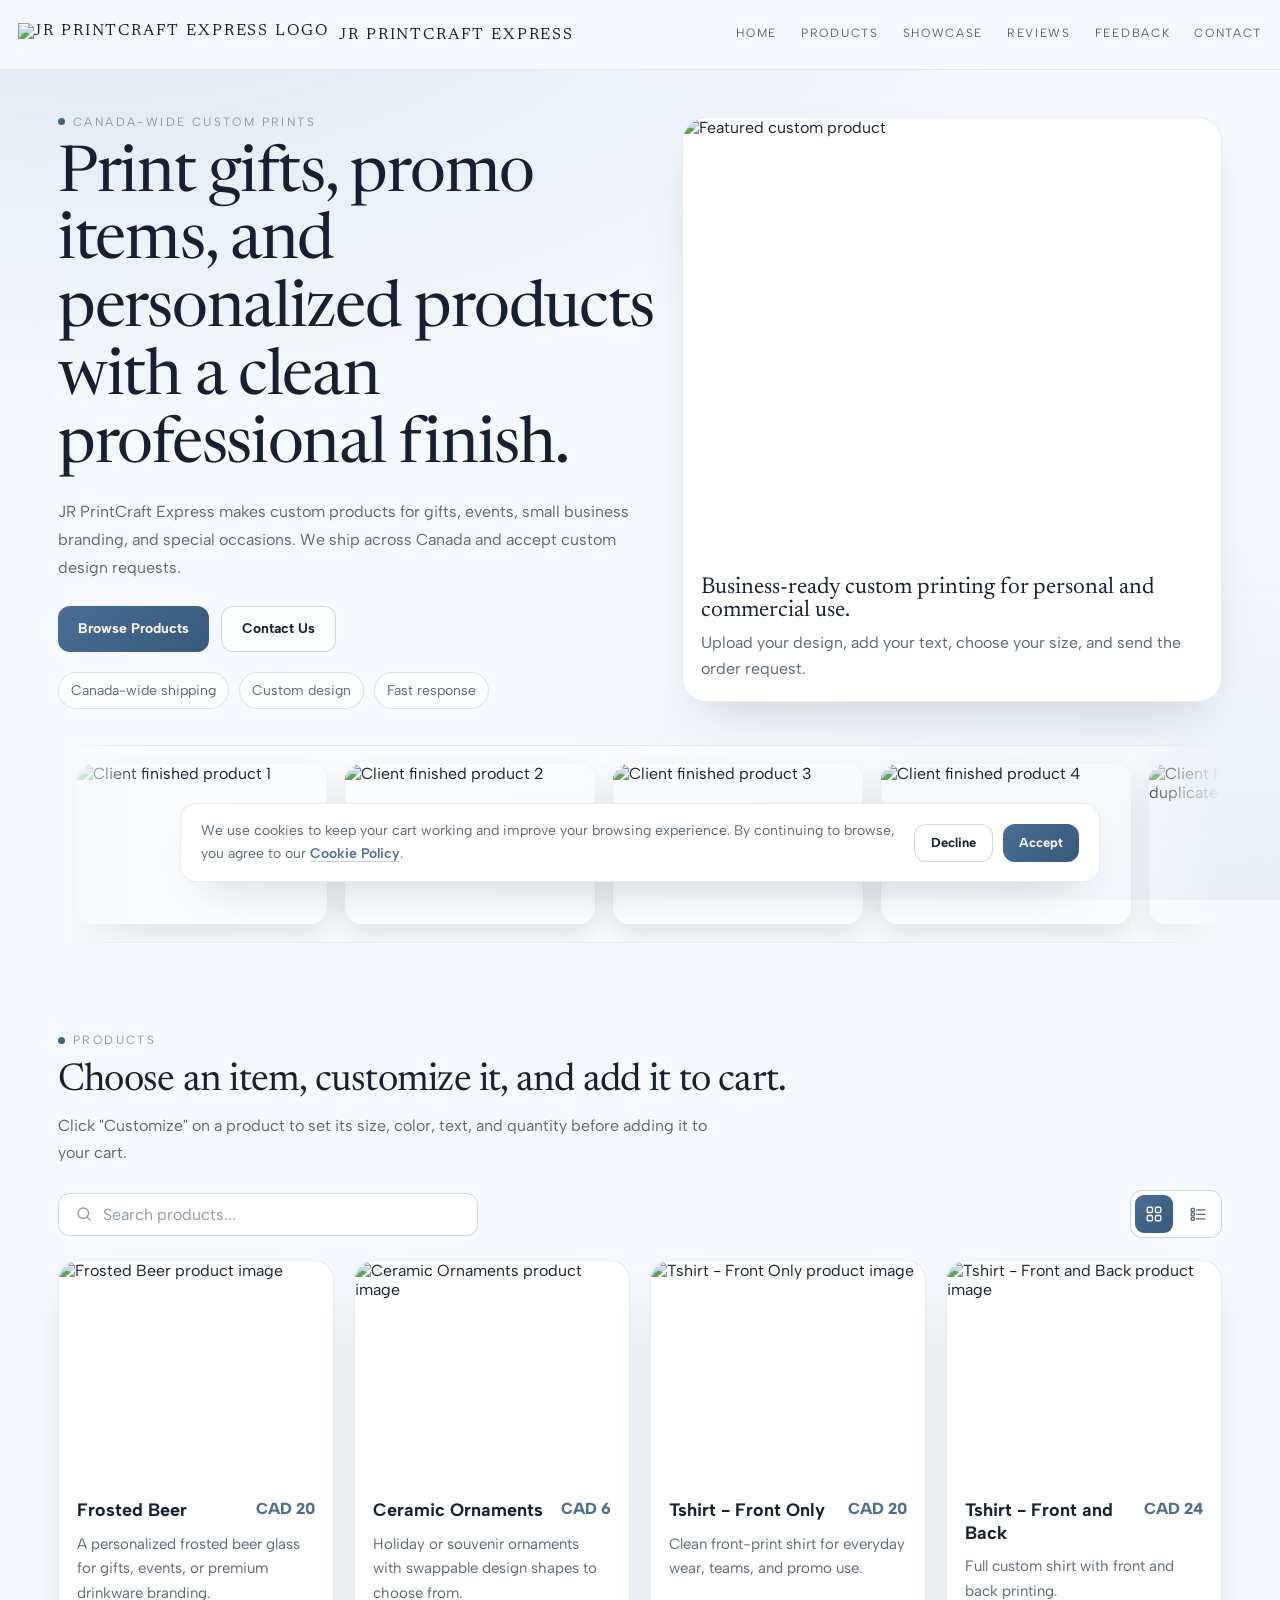
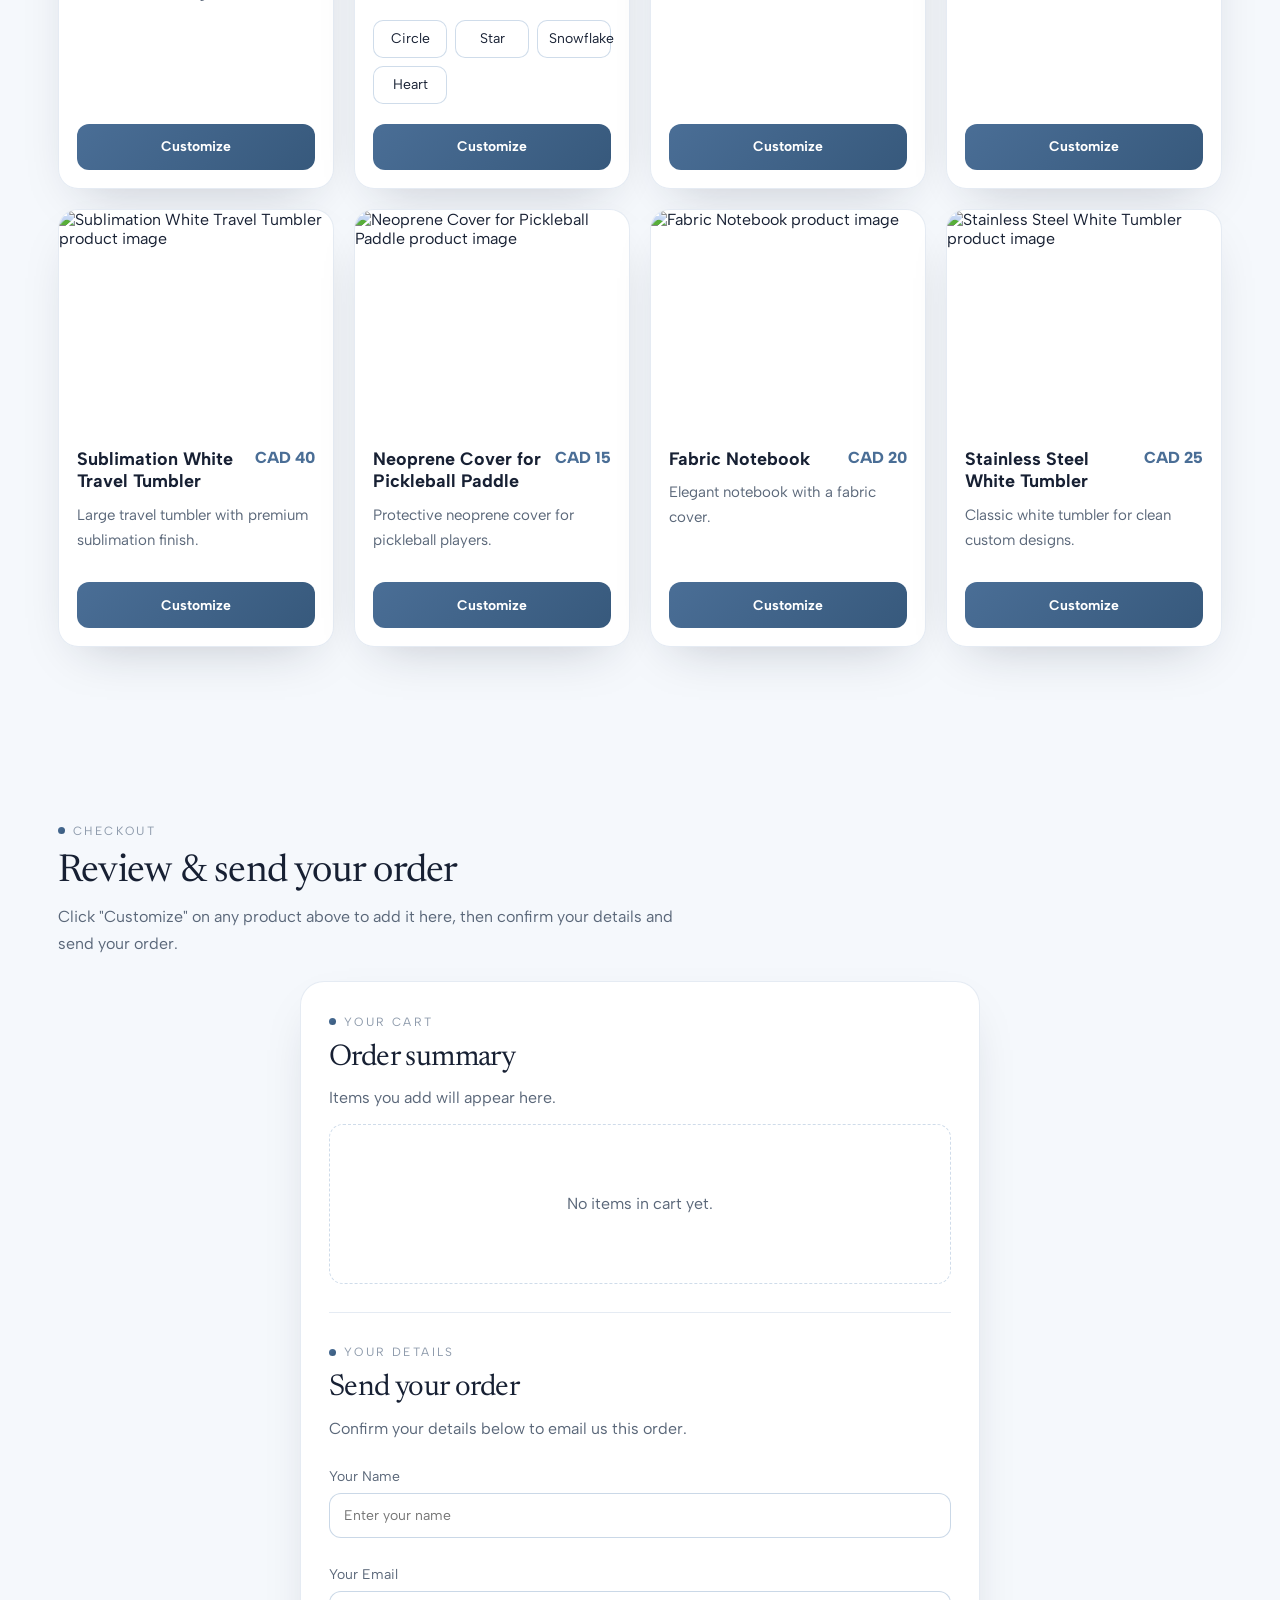
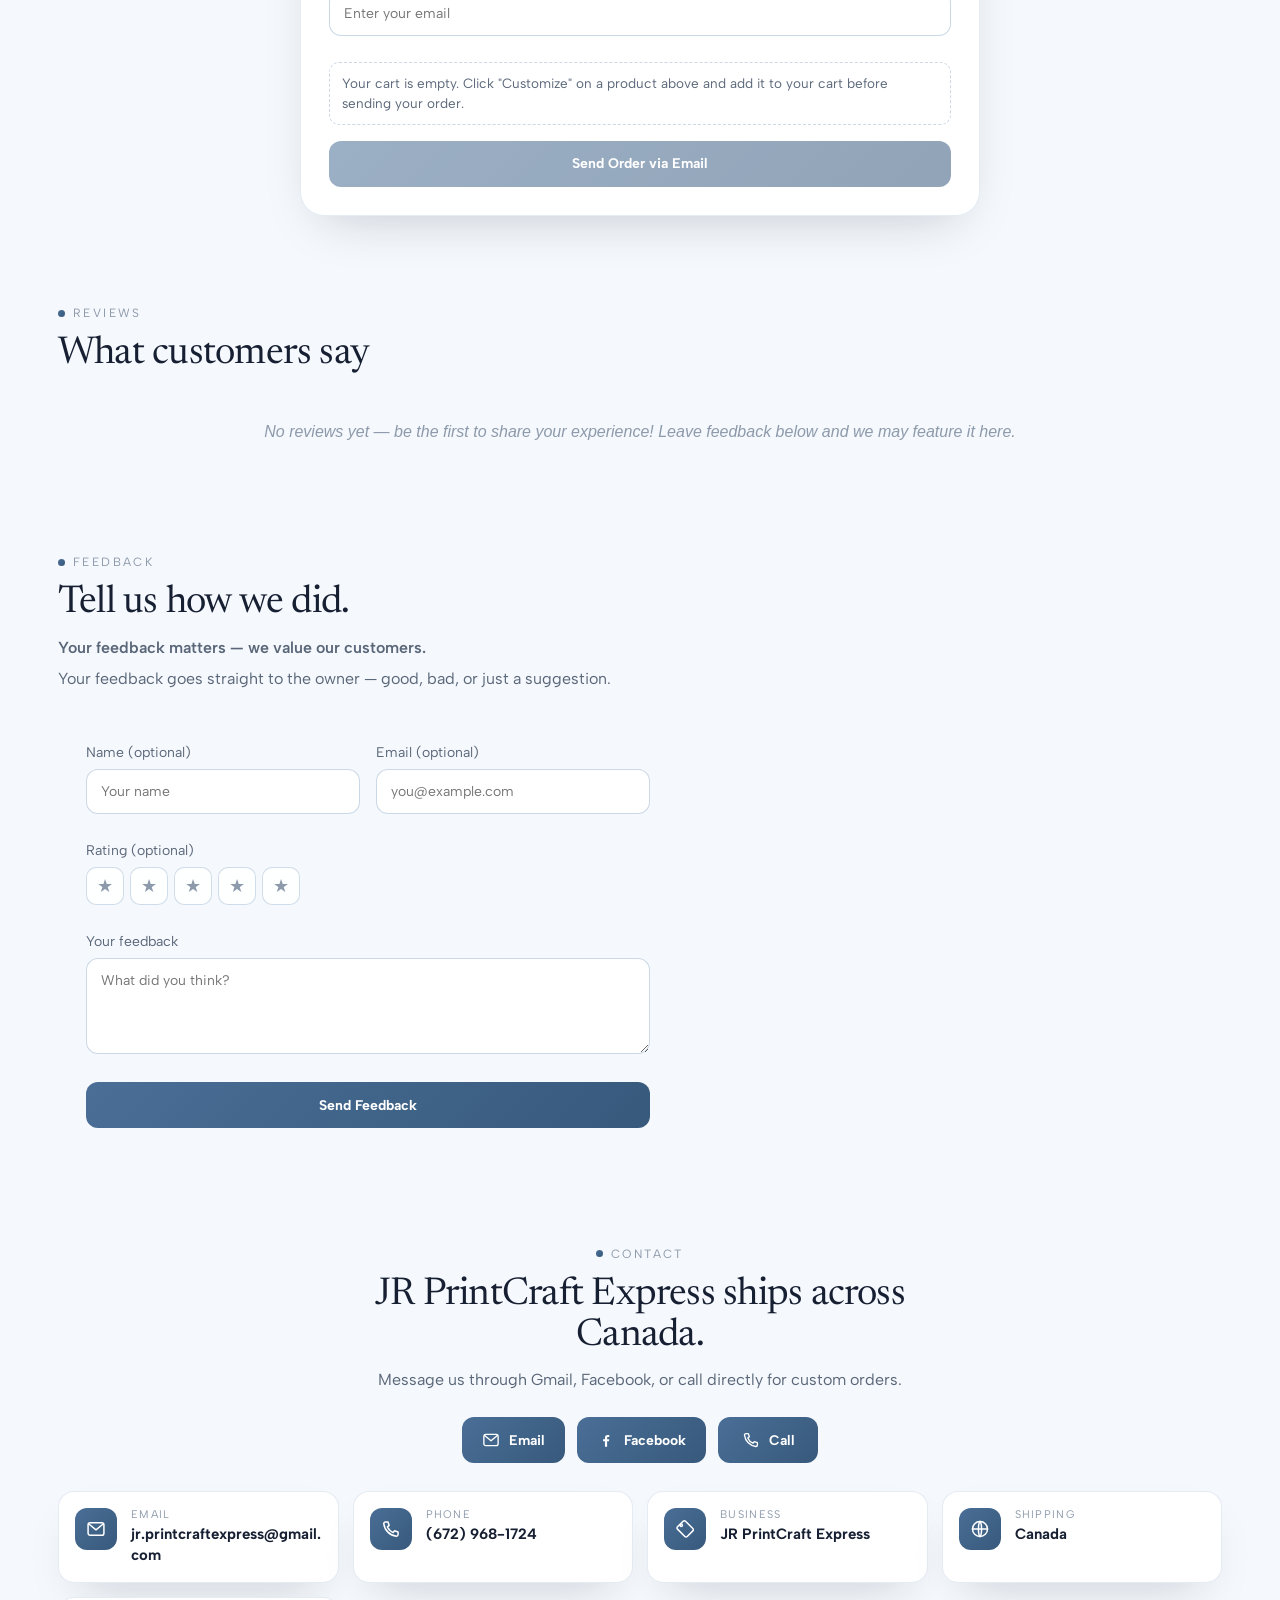
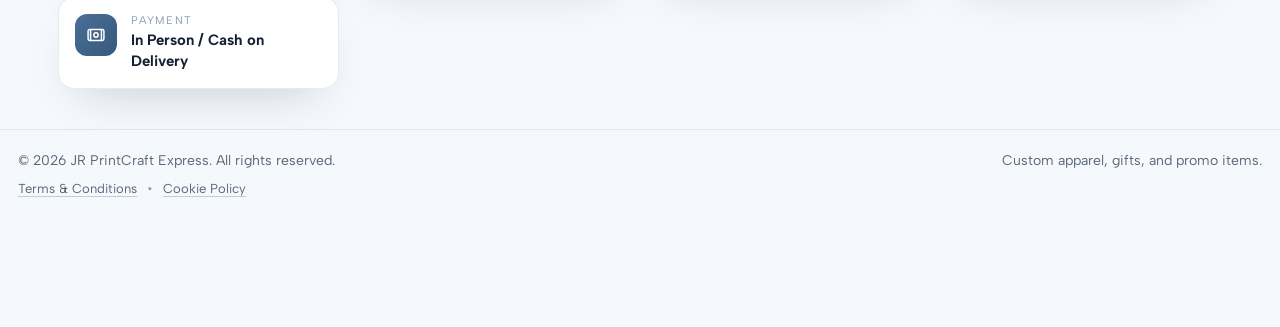
==== commit 61c678e4: "Desktop layout fixes, perf improvements, remove contact form, add product descriptions to checkout -" ====
--- a/index.html
+++ b/index.html
@@ -100,15 +100,15 @@
     <section class="scroll-showcase" id="showcase">
       <div class="marquee">
         <div class="marquee-track">
-          <img src="client1.jpg" alt="Client finished product 1" data-asset-key="gallery1">
-          <img src="client2.jpg" alt="Client finished product 2" data-asset-key="gallery2">
-          <img src="client3.jpg" alt="Client finished product 3" data-asset-key="gallery3">
-          <img src="client4.jpg" alt="Client finished product 4" data-asset-key="gallery4">
-
-          <img src="client1.jpg" alt="Client finished product 1 duplicate" data-asset-key="gallery1">
-          <img src="client2.jpg" alt="Client finished product 2 duplicate" data-asset-key="gallery2">
-          <img src="client3.jpg" alt="Client finished product 3 duplicate" data-asset-key="gallery3">
-          <img src="client4.jpg" alt="Client finished product 4 duplicate" data-asset-key="gallery4">
+          <img src="client1.jpg" alt="Client finished product 1" data-asset-key="gallery1" loading="lazy" decoding="async">
+          <img src="client2.jpg" alt="Client finished product 2" data-asset-key="gallery2" loading="lazy" decoding="async">
+          <img src="client3.jpg" alt="Client finished product 3" data-asset-key="gallery3" loading="lazy" decoding="async">
+          <img src="client4.jpg" alt="Client finished product 4" data-asset-key="gallery4" loading="lazy" decoding="async">
+
+          <img src="client1.jpg" alt="Client finished product 1 duplicate" data-asset-key="gallery1" loading="lazy" decoding="async">
+          <img src="client2.jpg" alt="Client finished product 2 duplicate" data-asset-key="gallery2" loading="lazy" decoding="async">
+          <img src="client3.jpg" alt="Client finished product 3 duplicate" data-asset-key="gallery3" loading="lazy" decoding="async">
+          <img src="client4.jpg" alt="Client finished product 4 duplicate" data-asset-key="gallery4" loading="lazy" decoding="async">
         </div>
       </div>
     </section>
@@ -171,7 +171,7 @@
 
       <template id="productCardTemplate">
         <article class="product-card reveal">
-          <img>
+          <img loading="lazy" decoding="async">
 
           <div class="product-body">
             <div class="product-top">
@@ -213,8 +213,8 @@
         </p>
       </div>
 
-      <div class="custom-layout">
-        <div class="custom-preview reveal">
+      <div class="custom-layout reveal">
+        <div class="custom-preview">
           <div class="section-head small-head">
             <span class="tag">Your Cart</span>
             <h2>Order summary</h2>
@@ -229,7 +229,15 @@
           </div>
         </div>
 
-        <form class="custom-form reveal" id="orderForm">
+        <div class="custom-divider"></div>
+
+        <form class="custom-form" id="orderForm">
+          <div class="section-head small-head">
+            <span class="tag">Your Details</span>
+            <h2>Send your order</h2>
+            <p>Confirm your details below to email us this order.</p>
+          </div>
+
           <label for="customerName">
             Your Name
             <input
@@ -376,37 +384,6 @@
         </a>
       </div>
 
-      <div class="contact-form-wrap reveal">
-        <div class="section-head small-head">
-          <span class="tag">Send a Message</span>
-          <h2>Prefer to type it out?</h2>
-          <p>Fill this out and it lands straight in our inbox.</p>
-        </div>
-
-        <form class="custom-form contact-form" id="contactForm" novalidate>
-          <div class="feedback-grid">
-            <label>
-              Your Name
-              <input type="text" id="contactName" name="name" placeholder="Your name" required autocomplete="name">
-            </label>
-
-            <label>
-              Your Email
-              <input type="email" id="contactEmail" name="email" placeholder="you@example.com" required autocomplete="email">
-            </label>
-          </div>
-
-          <label>
-            Message
-            <textarea id="contactMessage" name="message" rows="4" placeholder="How can we help?" required></textarea>
-          </label>
-
-          <p class="order-status" id="contactStatus" hidden></p>
-
-          <button type="submit" class="btn primary" id="contactSubmitBtn">Send Message</button>
-        </form>
-      </div>
-
       <div class="contact-info-grid">
         <div class="info-card reveal">
           <span class="info-icon">
@@ -503,6 +480,7 @@
         <div class="customize-modal-product">
           <strong id="customizeProductName">Product Name</strong>
           <span id="customizeProductPrice">CAD 0.00</span>
+          <p class="customize-modal-desc" id="customizeProductDesc"></p>
         </div>
 
         <form id="customizeForm">
--- a/style.css
+++ b/style.css
@@ -1,6 +1,6 @@
 :root {
   --canvas: #f5f8fc;
-  --panel: rgba(255, 255, 255, 0.84);
+  --panel: rgba(255, 255, 255, 0.95);
   --line: rgba(150, 177, 208, 0.25);
   --ink: #172033;
   --ink-2: #5a6779;
@@ -21,8 +21,8 @@
 
 .reveal {
   opacity: 0;
-  transform: translateY(18px);
-  transition: opacity 0.6s var(--ease), transform 0.6s var(--ease);
+  transform: translateY(14px);
+  transition: opacity 0.4s var(--ease), transform 0.4s var(--ease);
 }
 
 .reveal.is-visible {
@@ -152,9 +152,8 @@
   align-items: center;
   justify-content: space-between;
   padding: 0 18px;
-  background: rgba(245, 248, 252, 0.9);
+  background: rgba(245, 248, 252, 0.97);
   border-bottom: 1px solid var(--line);
-  backdrop-filter: blur(16px) saturate(120%);
 }
 
 .brand {
@@ -386,7 +385,6 @@
   border: 1px solid var(--line);
   background: var(--panel);
   box-shadow: var(--shadow);
-  backdrop-filter: blur(12px);
 }
 
 .hero-card {
@@ -863,16 +861,24 @@
 }
 
 .custom-layout {
-  display: grid;
-  grid-template-columns: 1fr 0.9fr;
-  align-items: start;
-  gap: 20px;
+  display: flex;
+  flex-direction: column;
+  max-width: 680px;
+  margin: 0 auto;
+  border: 1px solid var(--line);
+  background: var(--panel);
+  box-shadow: var(--shadow);
+  border-radius: 24px;
+  overflow: hidden;
 }
 
 .custom-form,
 .custom-preview {
-  padding: 18px;
-  border-radius: 20px;
+  padding: 28px;
+  border: none;
+  background: transparent;
+  box-shadow: none;
+  border-radius: 0;
 }
 
 .custom-form {
@@ -881,12 +887,16 @@
 }
 
 .custom-preview {
-  position: sticky;
-  top: calc(var(--bar-height) + 20px);
   display: flex;
   flex-direction: column;
-  min-height: 220px;
-  max-height: calc(100vh - var(--bar-height) - 40px);
+  min-height: 0;
+  max-height: none;
+}
+
+.custom-divider {
+  height: 1px;
+  margin: 0 28px;
+  background: var(--line);
 }
 
 .summary-list {
@@ -1035,9 +1045,10 @@
 
 .customize-modal-product {
   display: flex;
+  flex-wrap: wrap;
   align-items: center;
   justify-content: space-between;
-  gap: 12px;
+  gap: 4px 12px;
   margin-bottom: 18px;
   padding-bottom: 14px;
   border-bottom: 1px solid rgba(150, 177, 208, 0.35);
@@ -1052,6 +1063,18 @@
   color: var(--accent);
   font-weight: 800;
   white-space: nowrap;
+}
+
+.customize-modal-desc {
+  flex-basis: 100%;
+  margin: 2px 0 0;
+  color: var(--ink-2);
+  font-size: 14px;
+  line-height: 1.5;
+}
+
+.customize-modal-desc[hidden] {
+  display: none;
 }
 
 .modal-qty {
@@ -1215,6 +1238,11 @@
   line-height: 1.5;
 }
 
+.summary-desc {
+  font-style: italic;
+  color: var(--ink-3);
+}
+
 .review-card {
   padding: 18px;
   border-radius: 20px;
@@ -1251,11 +1279,20 @@
   padding-bottom: 40px;
 }
 
+.contact .section-head {
+  max-width: 640px;
+  margin-left: auto;
+  margin-right: auto;
+  text-align: center;
+}
+
 .contact-buttons {
   display: flex;
   flex-wrap: wrap;
+  justify-content: center;
   gap: 12px;
-  margin: 18px 0 20px;
+  margin: 18px auto 28px;
+  max-width: 640px;
 }
 
 .icon-btn {
@@ -1273,15 +1310,6 @@
   display: grid;
   grid-template-columns: repeat(auto-fit, minmax(230px, 1fr));
   gap: 14px;
-}
-
-.contact-form-wrap {
-  max-width: 620px;
-  margin: 8px 0 32px;
-}
-
-.contact-form-wrap .small-head {
-  margin-bottom: 16px;
 }
 
 .info-card {
@@ -1518,7 +1546,6 @@
   border-radius: 16px;
   background: rgba(255, 255, 255, 0.97);
   box-shadow: var(--shadow);
-  backdrop-filter: blur(10px);
   transform: translateY(140%);
   transition: transform 0.35s ease;
 }
@@ -1551,14 +1578,17 @@
 }
 
 @media (max-width: 900px) {
-  .hero,
-  .custom-layout {
+  .hero {
     grid-template-columns: 1fr;
   }
 
+  .custom-form,
   .custom-preview {
-    position: static;
-    max-height: none;
+    padding: 20px;
+  }
+
+  .custom-divider {
+    margin: 0 20px;
   }
 
   .nav {
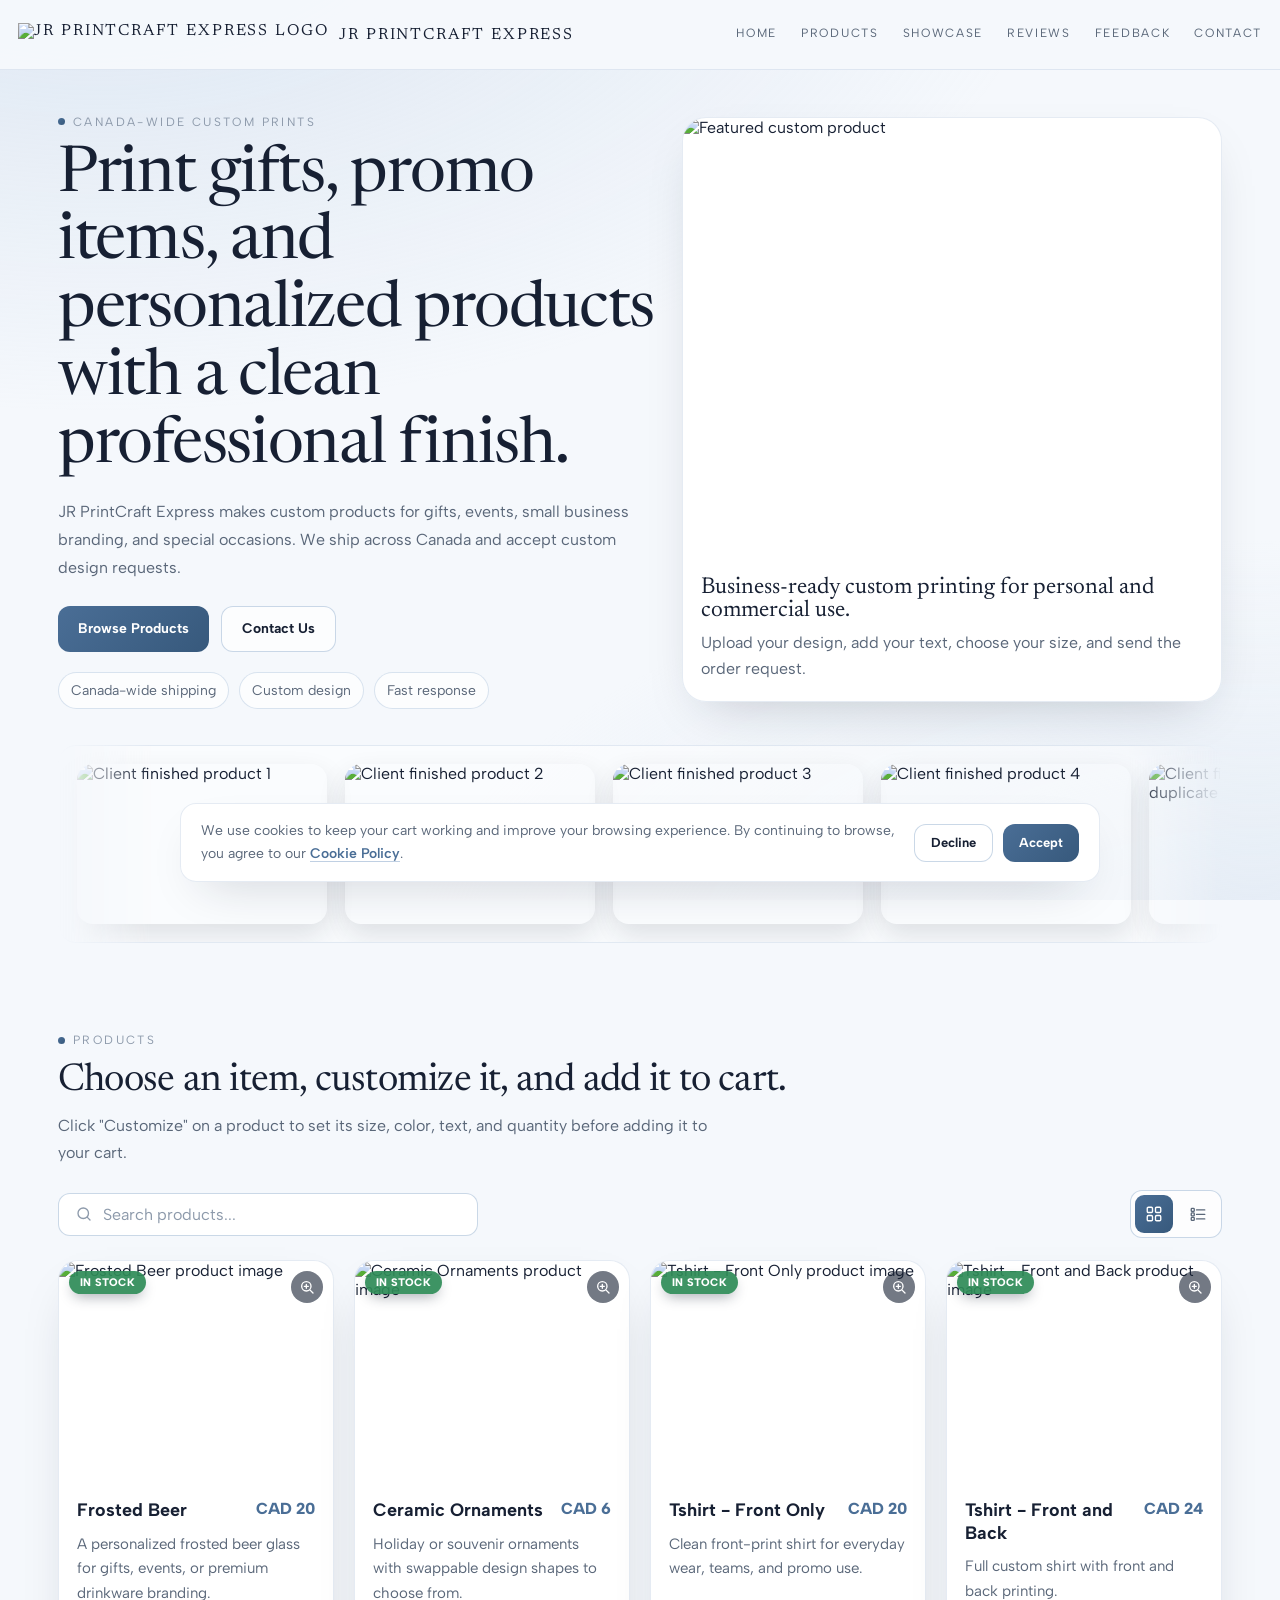
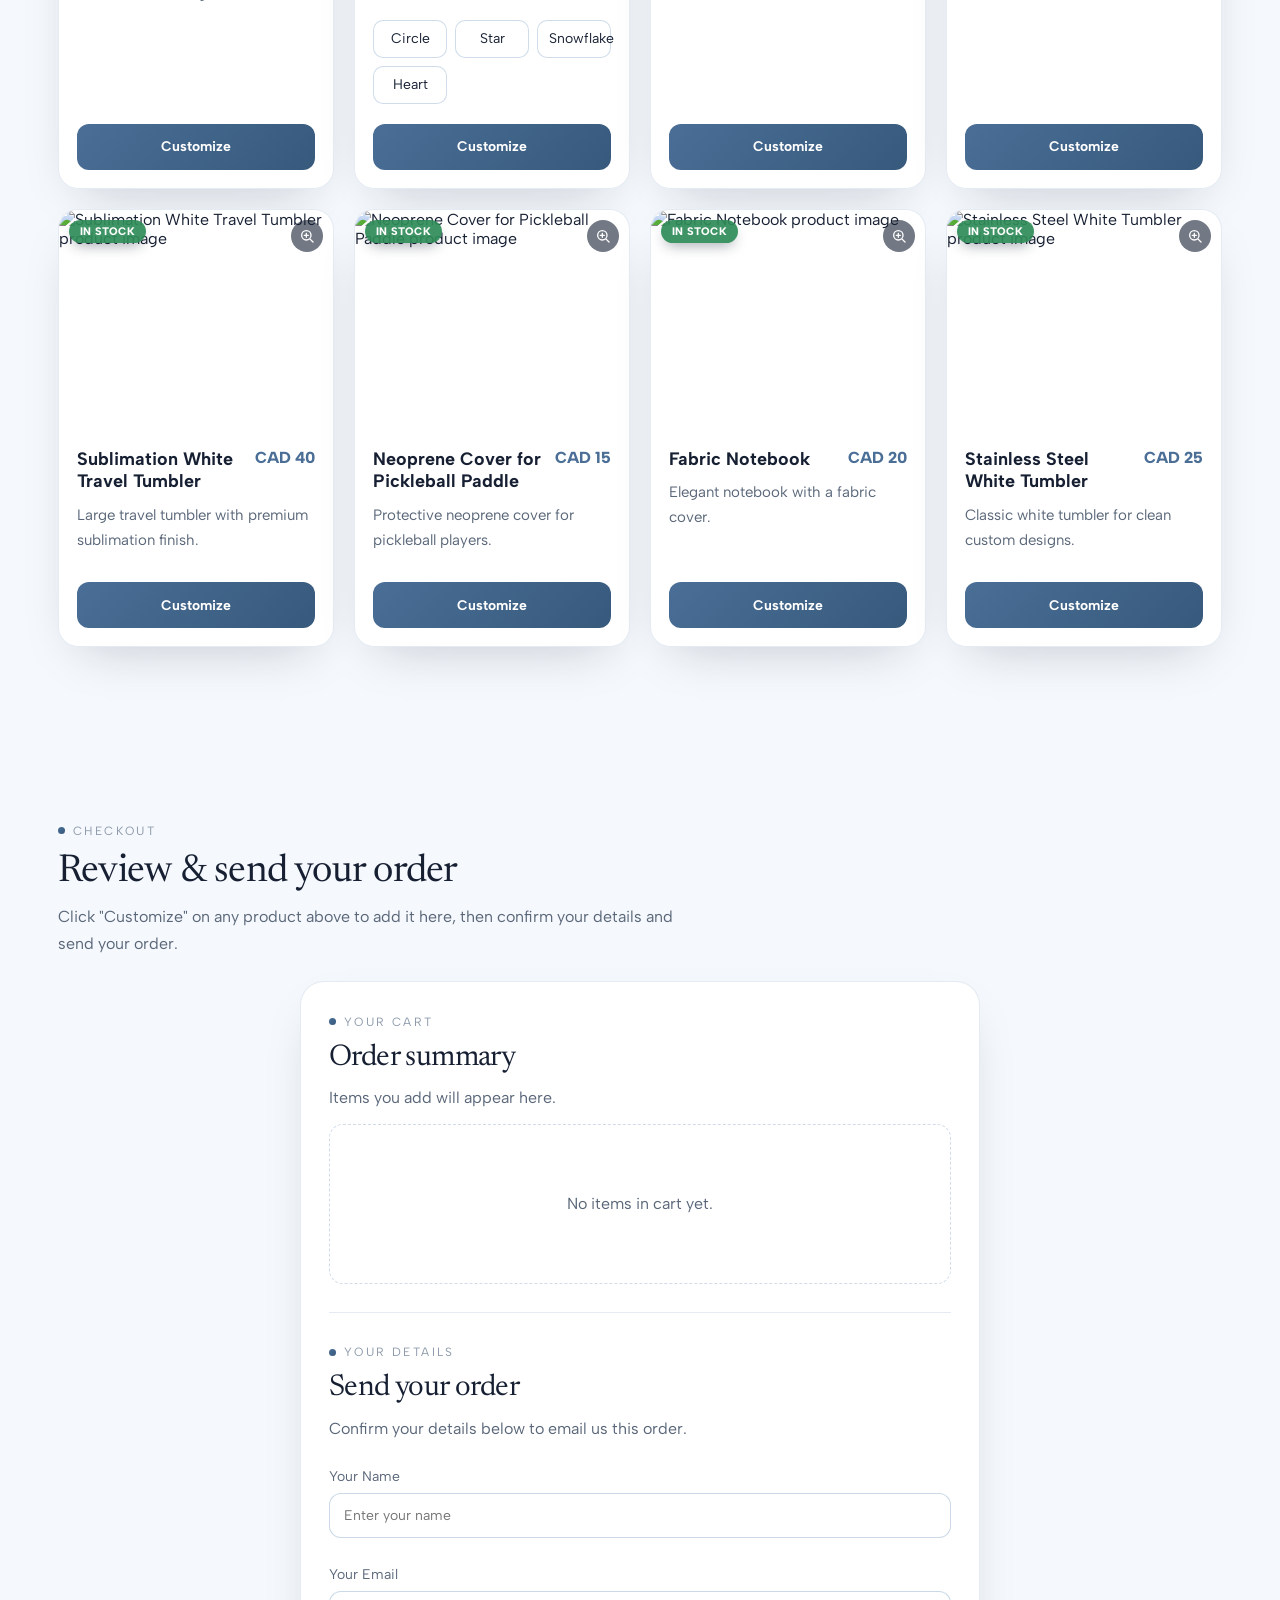
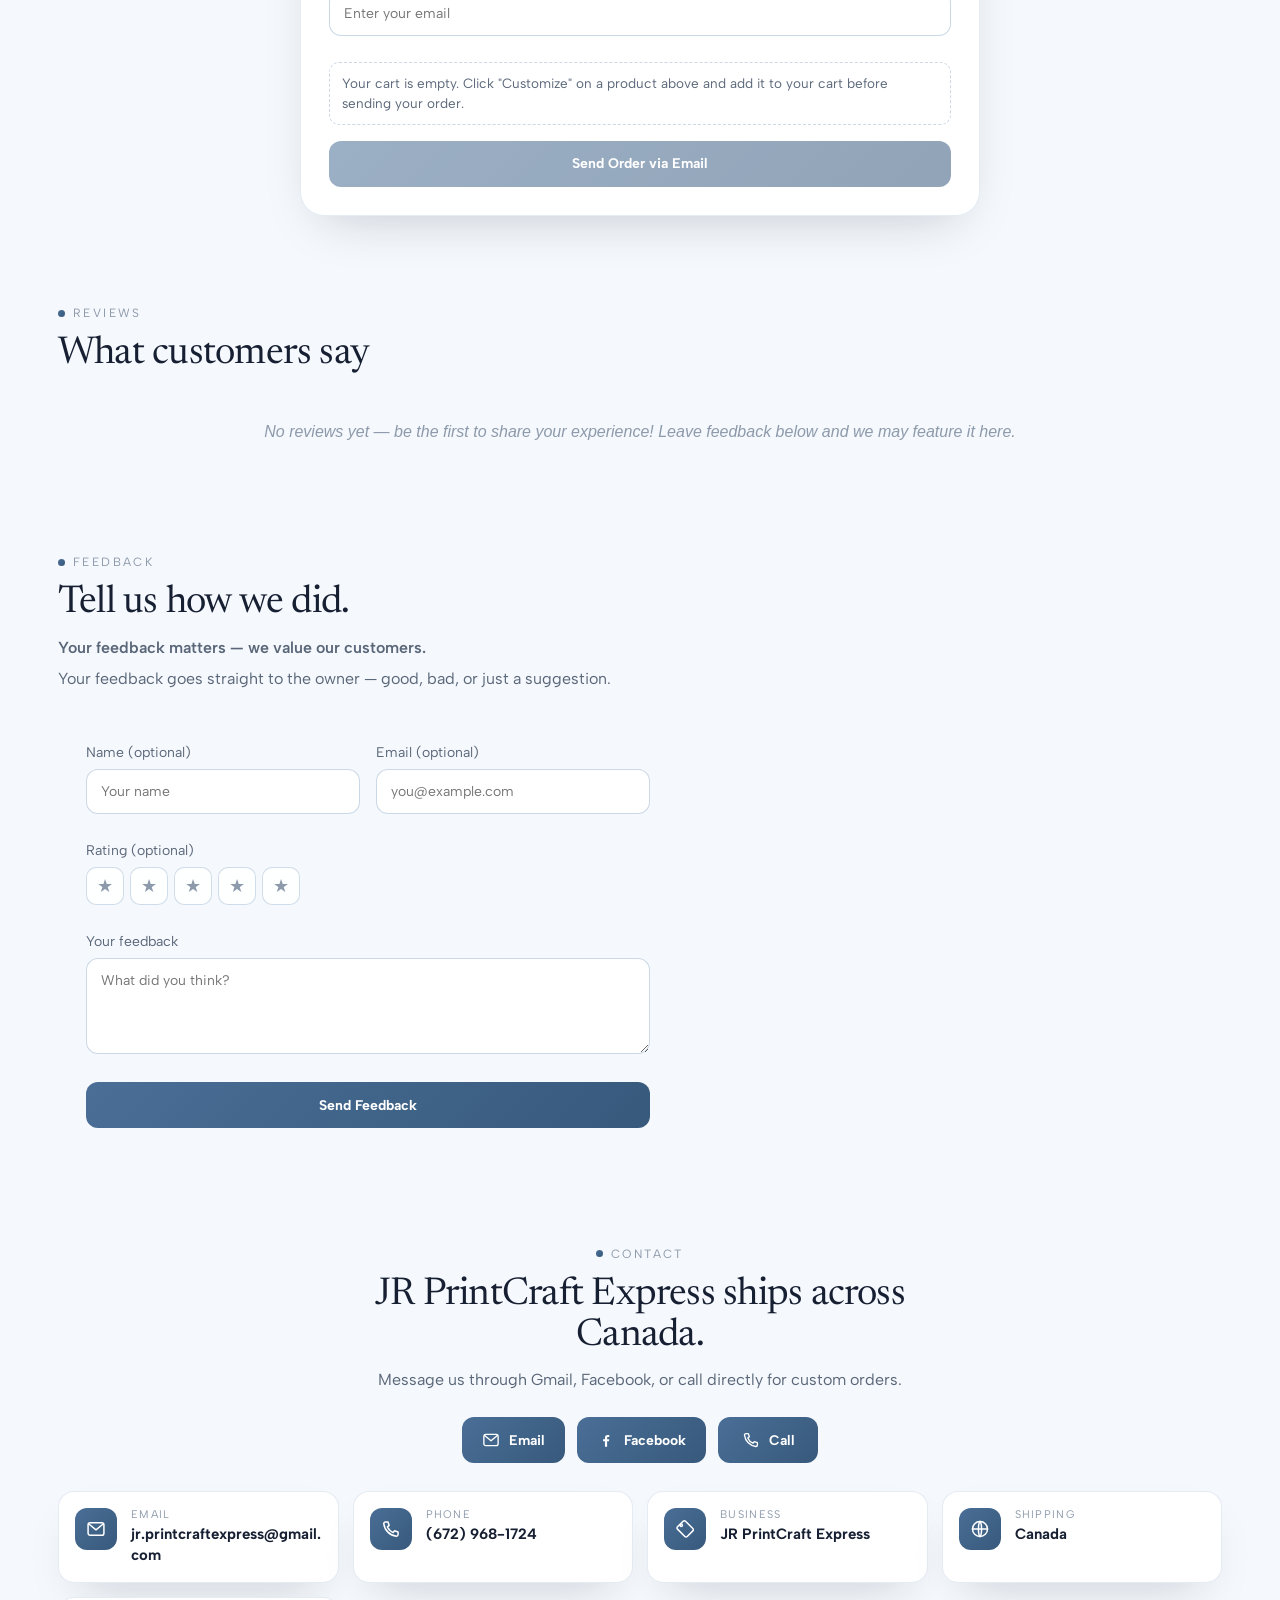
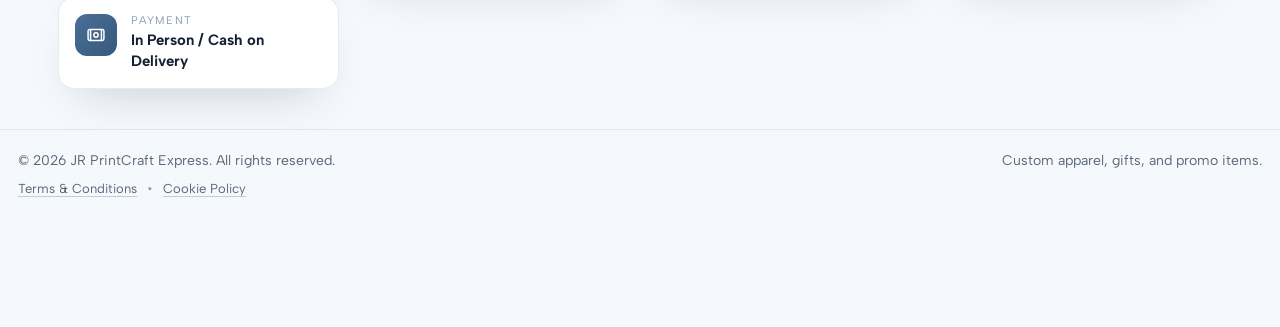
==== commit 9189d80a: "Add product photo galleries, apparel sizes to 3XL, in-stock/out-of-stock labels, full-image viewer, " ====
--- a/index.html
+++ b/index.html
@@ -4,7 +4,24 @@
   <meta charset="UTF-8">
   <meta name="viewport" content="width=device-width, initial-scale=1.0">
 
-  <title>JR PrintCraft Express</title>
+  <title>JR PrintCraft Express | Custom Prints, Apparel &amp; Promo Products in Canada</title>
+  <meta name="description" content="JR PrintCraft Express makes custom-printed gifts, apparel, drinkware, and promo products across Canada. Upload your design, pick a size, and order online.">
+  <meta name="keywords" content="JR PrintCraft Express, custom printing Canada, custom t-shirts, custom tumblers, personalized gifts, promo products, ceramic ornaments">
+  <meta name="robots" content="index, follow">
+  <link rel="canonical" href="https://jrprintcraftexpress.com/">
+
+  <!-- Open Graph / Facebook -->
+  <meta property="og:type" content="website">
+  <meta property="og:url" content="https://jrprintcraftexpress.com/">
+  <meta property="og:title" content="JR PrintCraft Express | Custom Prints, Apparel &amp; Promo Products">
+  <meta property="og:description" content="Custom-printed gifts, apparel, drinkware, and promo products -- shipped across Canada. Upload your design, pick a size, and order online.">
+  <meta property="og:image" content="https://jrprintcraftexpress.com/apple-touch-icon.png">
+
+  <!-- Twitter -->
+  <meta name="twitter:card" content="summary">
+  <meta name="twitter:title" content="JR PrintCraft Express | Custom Prints, Apparel &amp; Promo Products">
+  <meta name="twitter:description" content="Custom-printed gifts, apparel, drinkware, and promo products -- shipped across Canada.">
+  <meta name="twitter:image" content="https://jrprintcraftexpress.com/apple-touch-icon.png">
 
   <link rel="icon" type="image/x-icon" href="favicon.ico">
   <link rel="icon" type="image/png" sizes="32x32" href="favicon-32x32.png">
@@ -19,7 +36,7 @@
     rel="stylesheet"
   >
 
-  <link rel="stylesheet" href="style.css?v=3">
+  <link rel="stylesheet" href="style.css?v=5">
 </head>
 
 <body>
@@ -173,6 +190,16 @@
         <article class="product-card reveal">
           <img loading="lazy" decoding="async">
 
+          <span class="product-stock-badge"></span>
+
+          <button type="button" class="product-zoom-btn" aria-label="View full photo">
+            <svg viewBox="0 0 24 24" width="16" height="16" fill="none" stroke="currentColor" stroke-width="2" stroke-linecap="round" stroke-linejoin="round" aria-hidden="true">
+              <circle cx="11" cy="11" r="7"></circle>
+              <path d="M21 21l-4.35-4.35"></path>
+              <path d="M11 8v6M8 11h6"></path>
+            </svg>
+          </button>
+
           <div class="product-body">
             <div class="product-top">
               <h3></h3>
@@ -180,6 +207,8 @@
             </div>
 
             <p class="desc"></p>
+
+            <div class="product-gallery-thumbs" hidden></div>
 
             <div class="product-actions ornament-actions" hidden>
               <!-- One button per design is rendered here by script.js
@@ -478,8 +507,27 @@
 
       <div class="modal-body">
         <div class="customize-modal-product">
-          <strong id="customizeProductName">Product Name</strong>
-          <span id="customizeProductPrice">CAD 0.00</span>
+          <div class="customize-modal-image">
+            <img id="customizeProductImage" alt="">
+
+            <span class="product-stock-badge" id="customizeStockBadge"></span>
+
+            <button type="button" class="product-zoom-btn" id="customizeZoomBtn" aria-label="View full photo">
+              <svg viewBox="0 0 24 24" width="16" height="16" fill="none" stroke="currentColor" stroke-width="2" stroke-linecap="round" stroke-linejoin="round" aria-hidden="true">
+                <circle cx="11" cy="11" r="7"></circle>
+                <path d="M21 21l-4.35-4.35"></path>
+                <path d="M11 8v6M8 11h6"></path>
+              </svg>
+            </button>
+          </div>
+
+          <div class="product-gallery-thumbs" id="customizeGalleryThumbs" hidden></div>
+
+          <div class="customize-modal-title-row">
+            <strong id="customizeProductName">Product Name</strong>
+            <span id="customizeProductPrice">CAD 0.00</span>
+          </div>
+
           <p class="customize-modal-desc" id="customizeProductDesc"></p>
         </div>
 
@@ -652,6 +700,21 @@
     </div>
   </div>
 
+  <!-- Full-size photo viewer -- opened by clicking a product's zoom icon
+       (on the grid card or inside the Customize popup) so customers can see
+       the complete, uncropped photo instead of just the cropped thumbnail. -->
+  <div class="modal-overlay" id="imageViewerModal" aria-hidden="true">
+    <div class="modal image-viewer-modal" role="dialog" aria-modal="true" aria-labelledby="imageViewerTitle">
+      <div class="modal-head">
+        <h3 id="imageViewerTitle">Full photo</h3>
+        <button type="button" class="modal-close" data-close-modal aria-label="Close dialog">×</button>
+      </div>
+      <div class="modal-body image-viewer-body">
+        <img id="imageViewerImg" src="" alt="">
+      </div>
+    </div>
+  </div>
+
   <div class="modal-overlay" id="cookieModal" aria-hidden="true">
     <div class="modal" role="dialog" aria-modal="true" aria-labelledby="cookieModalTitle">
       <div class="modal-head">
@@ -722,7 +785,7 @@
   <!-- EmailJS: used to send orders straight to the shop owner's inbox -->
   <script src="https://cdn.jsdelivr.net/npm/@emailjs/browser@4/dist/email.min.js"></script>
 
-  <script src="supabase-config.js?v=1"></script>
-  <script src="script.js?v=5" defer></script>
+  <script src="supabase-config.js?v=2"></script>
+  <script src="script.js?v=7" defer></script>
 </body>
 </html>
--- a/style.css
+++ b/style.css
@@ -337,6 +337,18 @@
   filter: brightness(0.98);
 }
 
+.btn:disabled {
+  cursor: not-allowed;
+  opacity: 0.55;
+}
+
+.btn:disabled:hover,
+.btn:disabled:active {
+  transform: none;
+  box-shadow: none;
+  filter: none;
+}
+
 .primary {
   color: #ffffff;
   background: linear-gradient(135deg, var(--accent), var(--accent-dark));
@@ -734,6 +746,7 @@
 }
 
 .product-card {
+  position: relative;
   display: flex;
   flex-direction: column;
   overflow: hidden;
@@ -759,6 +772,85 @@
   transform: scale(1.045);
 }
 
+/* "In Stock" / "Out of Stock" badge, overlaid on the top-left corner of a
+   product's photo (on the grid card and inside the Customize popup). Empty
+   text/no class from script.js means "don't show anything yet". */
+.product-stock-badge {
+  position: absolute;
+  top: 10px;
+  left: 10px;
+  z-index: 2;
+  padding: 5px 11px;
+  border-radius: 999px;
+  font-size: 11px;
+  font-weight: 800;
+  letter-spacing: 0.02em;
+  text-transform: uppercase;
+  color: #ffffff;
+  background: rgba(46, 139, 87, 0.92);
+  box-shadow: 0 6px 14px -4px rgba(23, 32, 51, 0.4);
+}
+
+.product-stock-badge:empty {
+  display: none;
+}
+
+.product-stock-badge.is-out-of-stock {
+  background: rgba(192, 57, 43, 0.92);
+}
+
+/* Small round "view full photo" button overlaid on the top-right corner of
+   a product's photo -- opens the uncropped image in #imageViewerModal, so
+   a tight square/cover-cropped thumbnail never hides the whole picture. */
+.product-zoom-btn {
+  position: absolute;
+  top: 10px;
+  right: 10px;
+  z-index: 2;
+  width: 32px;
+  height: 32px;
+  display: flex;
+  align-items: center;
+  justify-content: center;
+  border: none;
+  border-radius: 50%;
+  background: rgba(23, 32, 51, 0.6);
+  color: #ffffff;
+  cursor: zoom-in;
+  transition: background 0.15s ease, transform 0.15s ease;
+}
+
+.product-zoom-btn:hover {
+  background: rgba(23, 32, 51, 0.85);
+  transform: scale(1.08);
+}
+
+.product-grid.list-view .product-stock-badge,
+.product-grid.list-view .product-zoom-btn {
+  display: none;
+}
+
+/* Full-size photo viewer popup -------------------------------------------- */
+.image-viewer-modal {
+  max-width: 640px;
+}
+
+.image-viewer-body {
+  display: flex;
+  align-items: center;
+  justify-content: center;
+  background: var(--canvas);
+  border-radius: 14px;
+  overflow: hidden;
+}
+
+.image-viewer-body img {
+  width: 100%;
+  max-height: 72vh;
+  display: block;
+  object-fit: contain;
+}
+
 .product-body {
   display: flex;
   flex: 1;
@@ -790,6 +882,48 @@
   color: var(--ink-2);
   font-size: 15px;
   line-height: 1.65;
+}
+
+/* Extra/alternate photo thumbnails -- clicking one swaps the main product
+   photo, shown under the description on each product card and inside the
+   Customize popup. Hidden entirely when a product has no extra photos. */
+.product-gallery-thumbs {
+  display: flex;
+  flex-wrap: wrap;
+  gap: 8px;
+  margin-bottom: 14px;
+}
+
+.product-gallery-thumbs[hidden] {
+  display: none;
+}
+
+.gallery-thumb {
+  flex-shrink: 0;
+  width: 44px;
+  height: 44px;
+  padding: 0;
+  border: 2px solid var(--line);
+  border-radius: 10px;
+  overflow: hidden;
+  background: var(--canvas);
+  cursor: pointer;
+  transition: border-color 0.15s ease, transform 0.15s ease;
+}
+
+.gallery-thumb img {
+  width: 100%;
+  height: 100%;
+  object-fit: cover;
+  display: block;
+}
+
+.gallery-thumb:hover {
+  transform: translateY(-2px);
+}
+
+.gallery-thumb.is-active {
+  border-color: var(--accent);
 }
 
 .product-actions {
@@ -1045,29 +1179,51 @@
 
 .customize-modal-product {
   display: flex;
-  flex-wrap: wrap;
-  align-items: center;
-  justify-content: space-between;
-  gap: 4px 12px;
+  flex-direction: column;
+  gap: 8px;
   margin-bottom: 18px;
   padding-bottom: 14px;
   border-bottom: 1px solid rgba(150, 177, 208, 0.35);
 }
 
-.customize-modal-product strong {
+.customize-modal-image {
+  position: relative;
+  width: 100%;
+  height: 170px;
+  border-radius: 14px;
+  overflow: hidden;
+  background: var(--canvas);
+  border: 1px solid var(--line);
+}
+
+.customize-modal-image img {
+  width: 100%;
+  height: 100%;
+  object-fit: cover;
+  display: block;
+}
+
+.customize-modal-title-row {
+  display: flex;
+  flex-wrap: wrap;
+  align-items: center;
+  justify-content: space-between;
+  gap: 4px 12px;
+}
+
+.customize-modal-title-row strong {
   color: var(--ink);
   font-size: 18px;
 }
 
-.customize-modal-product span {
+.customize-modal-title-row span {
   color: var(--accent);
   font-weight: 800;
   white-space: nowrap;
 }
 
 .customize-modal-desc {
-  flex-basis: 100%;
-  margin: 2px 0 0;
+  margin: 0;
   color: var(--ink-2);
   font-size: 14px;
   line-height: 1.5;
